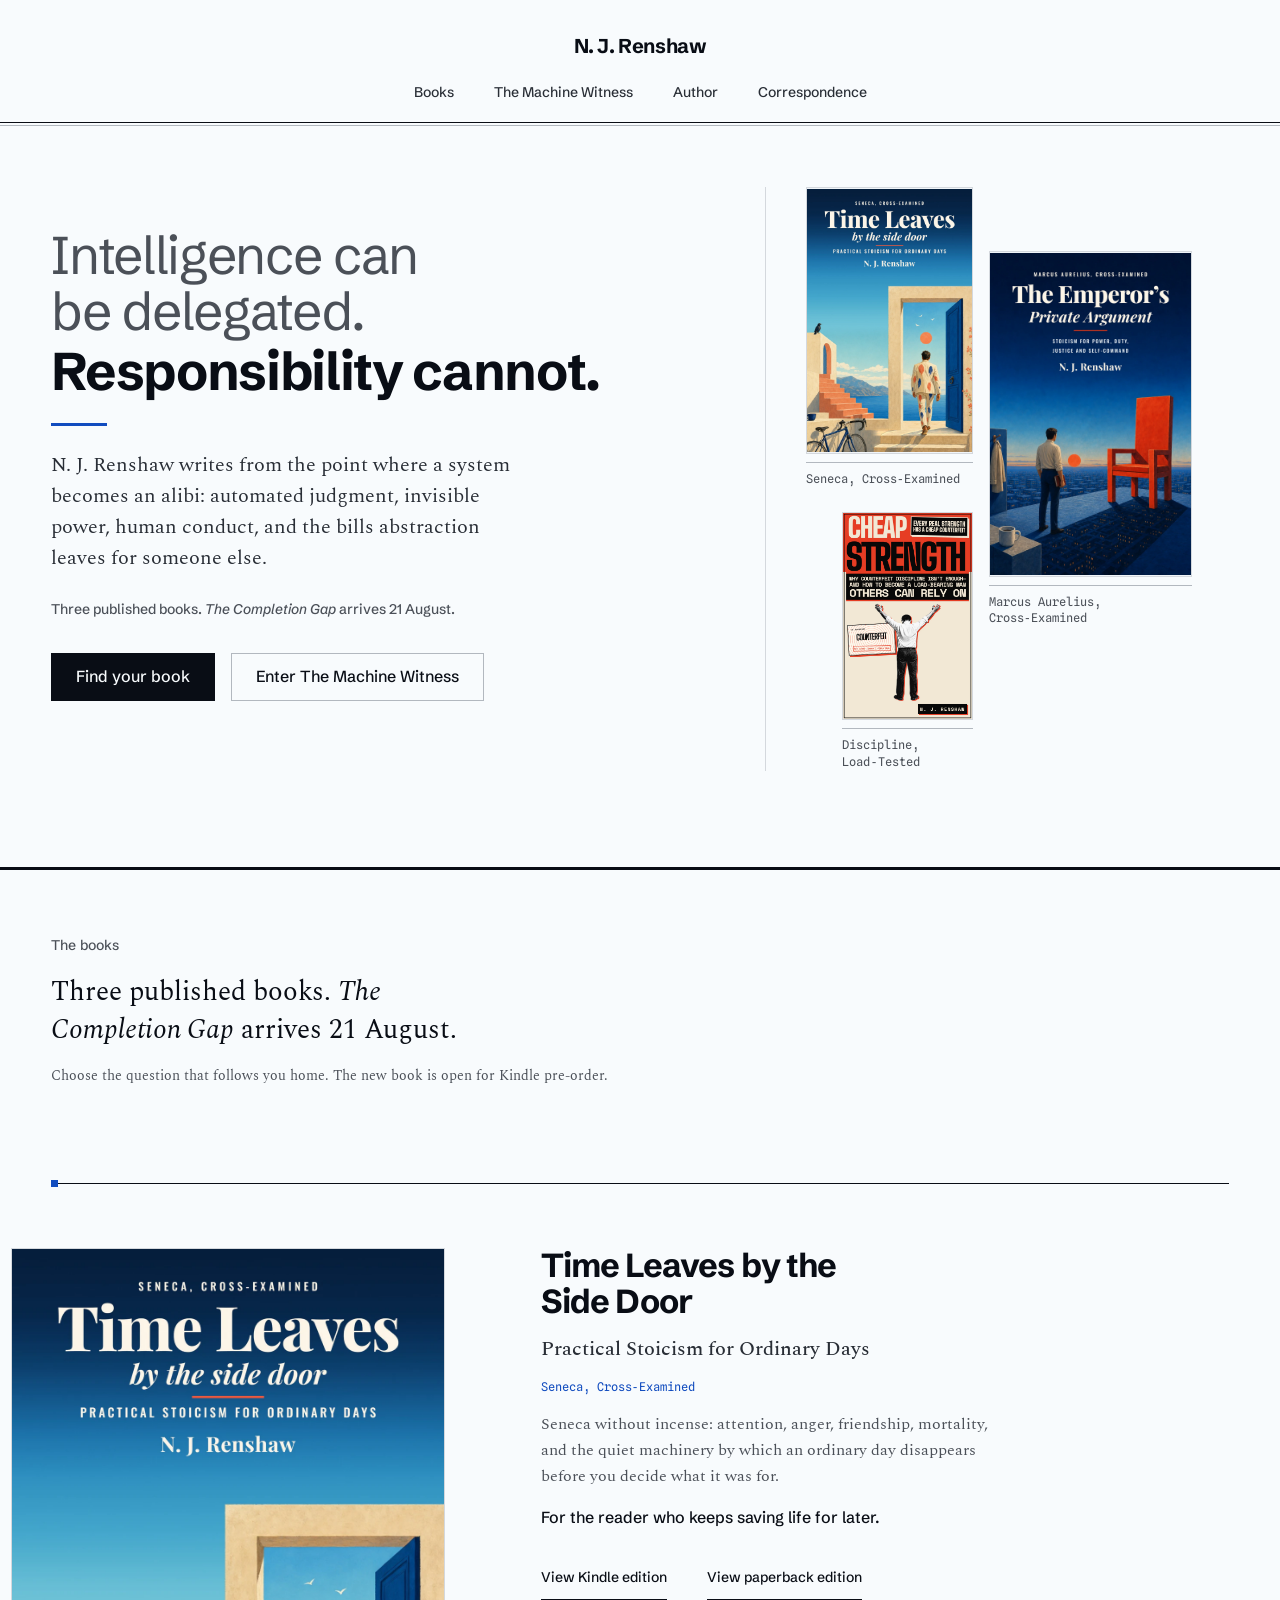
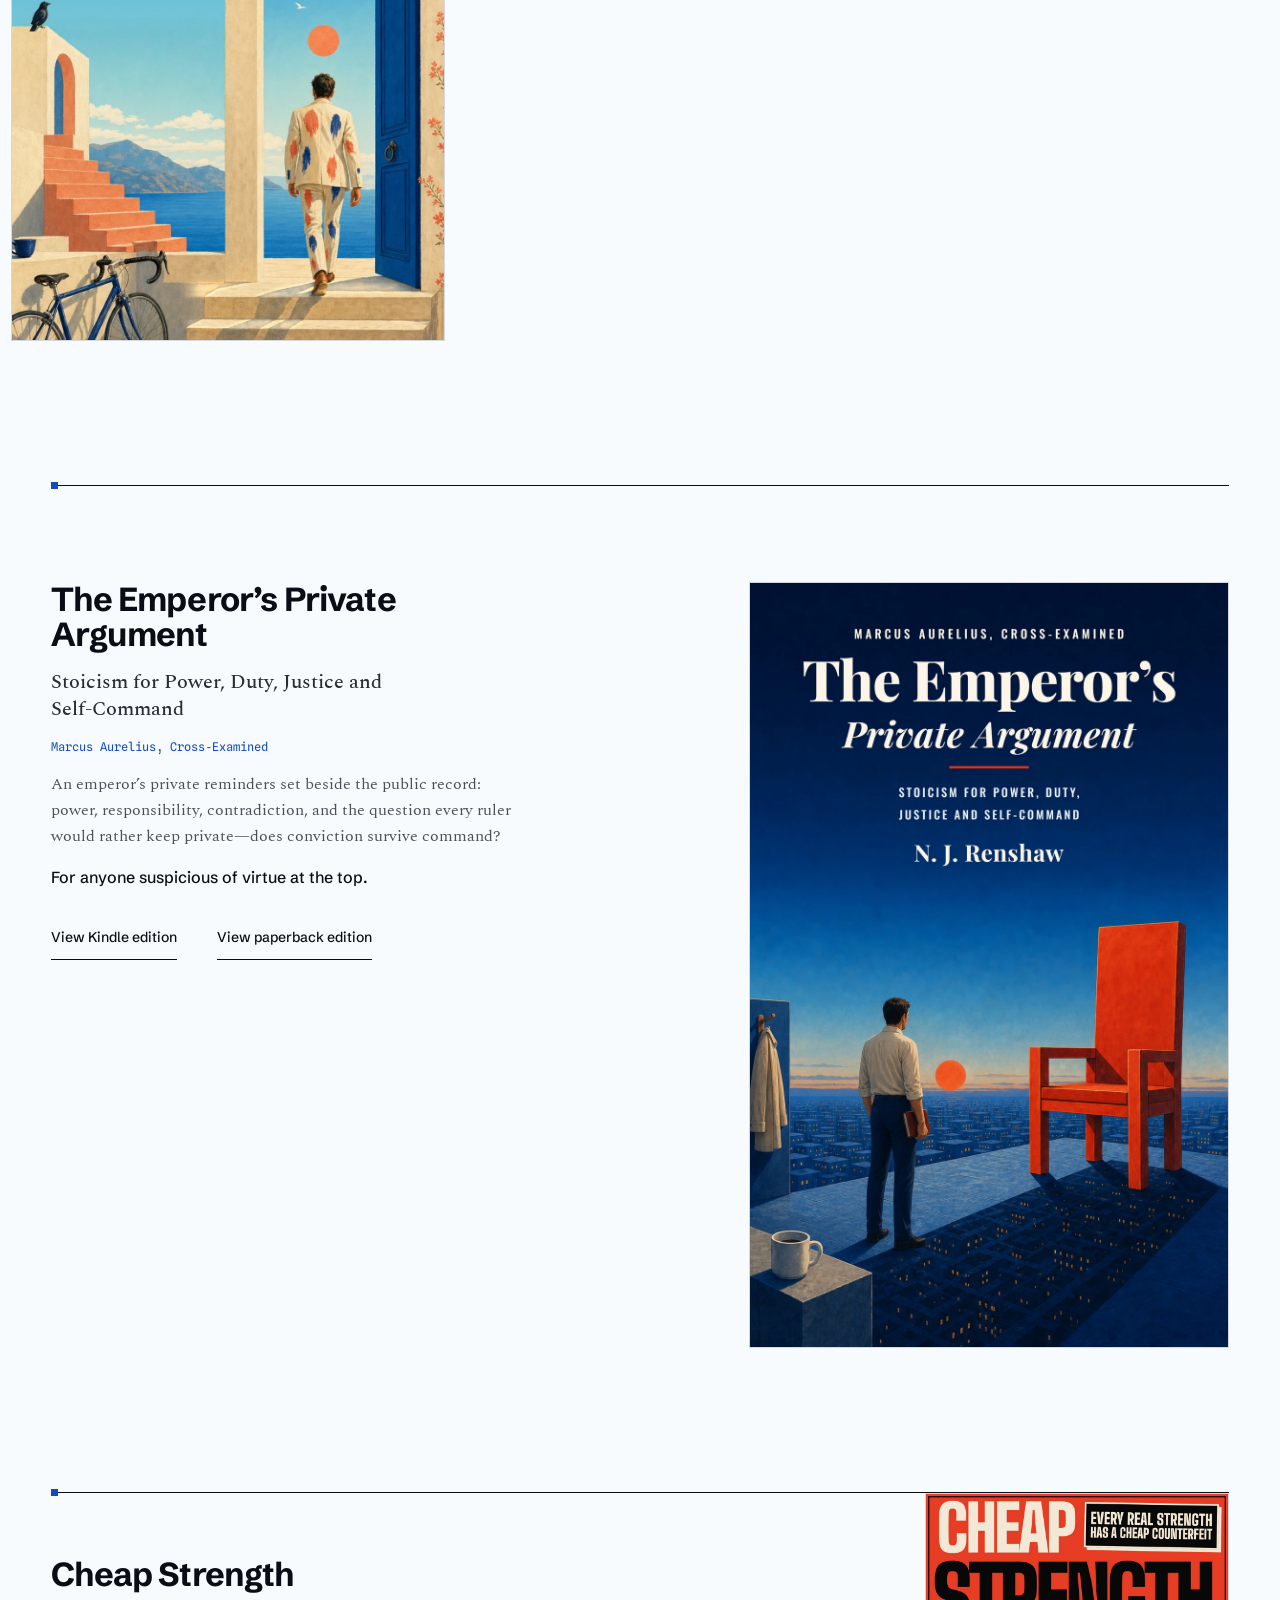
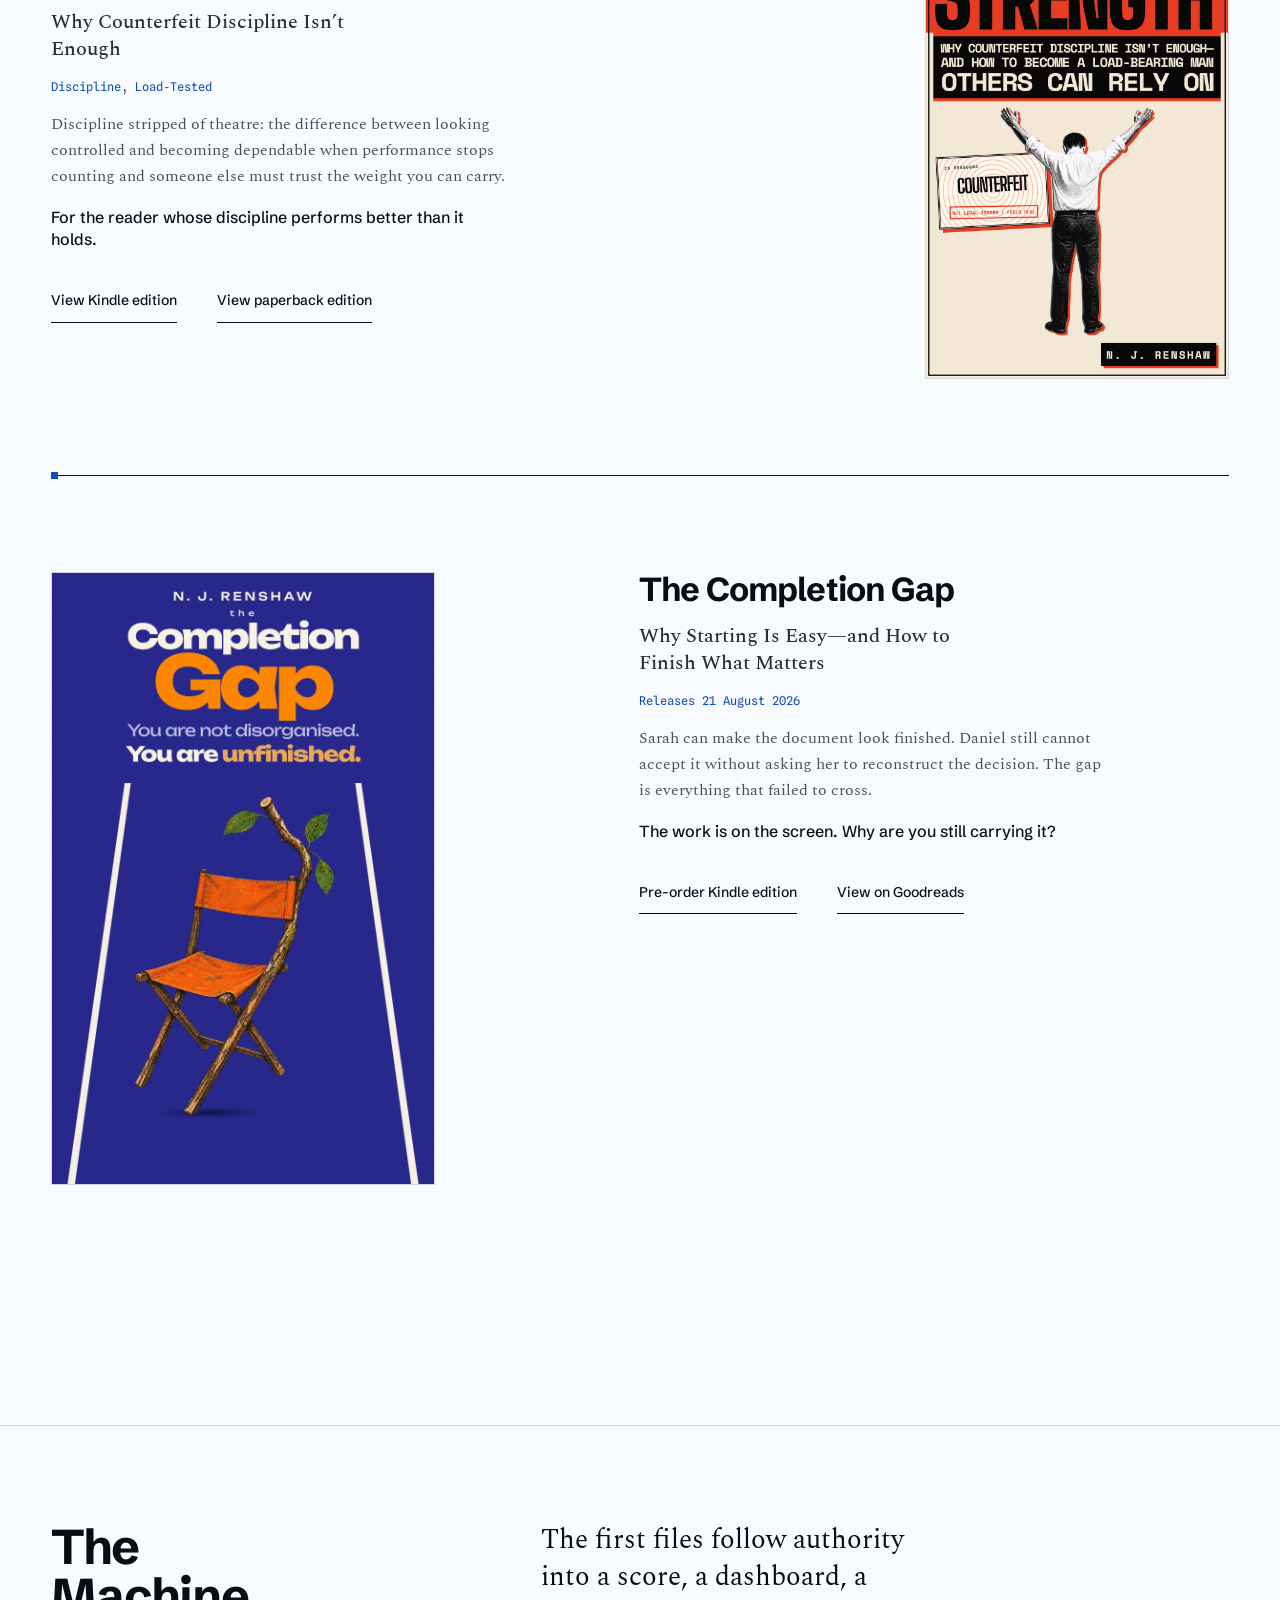
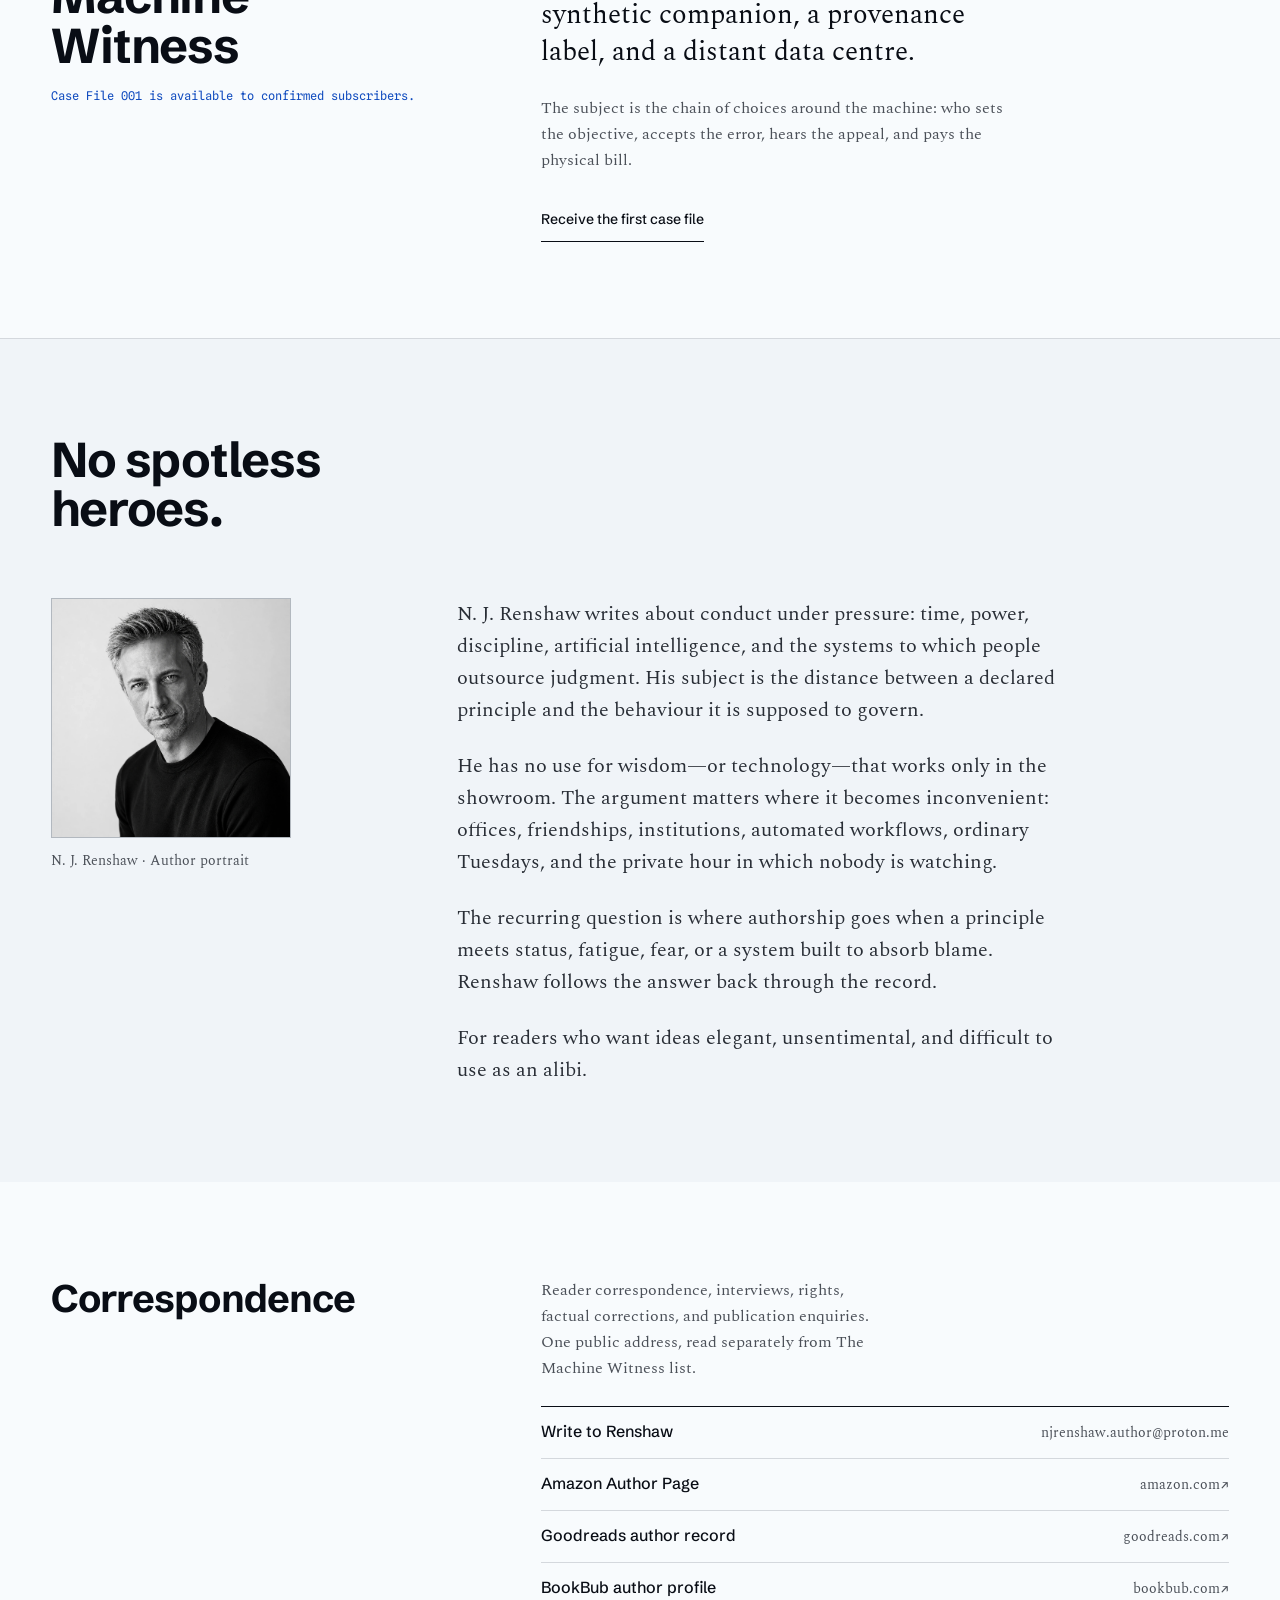
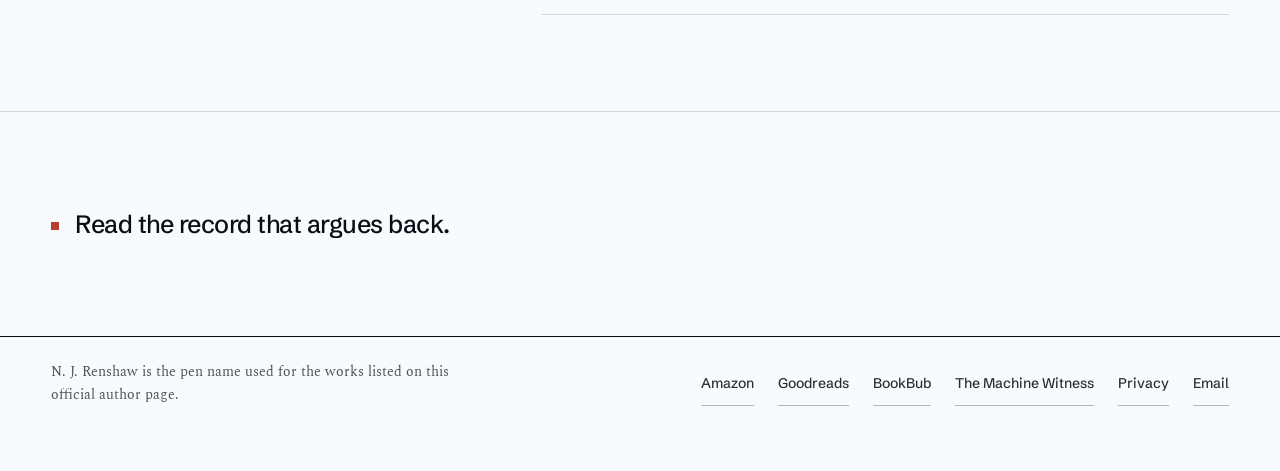
==== index.html @ d77e2957 "Add The Completion Gap launch record" ====
<!doctype html>
<html lang="en"><head>
  <meta charset="utf-8">
  <meta name="viewport" content="width=device-width, initial-scale=1, viewport-fit=cover">
  <meta name="description" content="Books and case files against moral disappearance. N. J. Renshaw writes about conduct, power, artificial intelligence, and the systems people use as alibis.">
  <meta name="author" content="N. J. Renshaw">
  <meta name="robots" content="index, follow, max-image-preview:large">

  <link rel="canonical" href="https://njrenshaw.com/">
  <link rel="icon" href="assets/renshaw-mark.svg" type="image/svg+xml">
  <link rel="preconnect" href="https://fonts.googleapis.com">
  <link rel="preconnect" href="https://fonts.gstatic.com" crossorigin="">
  <link href="https://fonts.googleapis.com/css2?family=Schibsted+Grotesk:wght@500;700&amp;family=Spectral:wght@400;500&amp;family=Spline+Sans+Mono:wght@400&amp;display=swap" rel="stylesheet">
  <link rel="stylesheet" href="site.css?v=completion-gap-1">
  <script>document.documentElement.classList.add("js");</script>
  <script src="site.js" defer=""></script>

  <meta property="og:type" content="website">
  <meta property="og:site_name" content="N. J. Renshaw">
  <meta property="og:title" content="N. J. Renshaw — Books and Case Files Against Easy Answers">
  <meta property="og:description" content="Conduct, power, and artificial intelligence—examined where the system becomes an alibi.">
  <meta property="og:url" content="https://njrenshaw.com/">
  <meta property="og:image" content="https://njrenshaw.com/assets/nj-renshaw-portrait-monochrome-v1.png">
  <meta property="og:image:width" content="1254">
  <meta property="og:image:height" content="1254">
  <meta property="og:image:alt" content="N. J. Renshaw author portrait">
  <meta name="twitter:card" content="summary">
  <meta name="twitter:title" content="N. J. Renshaw — Books and Case Files Against Easy Answers">
  <meta name="twitter:description" content="Conduct, power, and artificial intelligence—examined where the system becomes an alibi.">
  <meta name="twitter:image" content="https://njrenshaw.com/assets/nj-renshaw-portrait-monochrome-v1.png">

  <title>N. J. Renshaw — Books and Case Files Against Easy Answers</title>

  <script type="application/ld+json">
  {
    "@context": "https://schema.org",
    "@graph": [
      {
        "@type": "WebSite",
        "@id": "https://njrenshaw.com/#website",
        "url": "https://njrenshaw.com/",
        "name": "N. J. Renshaw",
        "description": "The official author page of N. J. Renshaw.",
        "inLanguage": "en"
      },
      {
        "@type": "Person",
        "@id": "https://njrenshaw.com/#author",
        "name": "N. J. Renshaw",
        "url": "https://njrenshaw.com/",
        "image": "https://njrenshaw.com/assets/nj-renshaw-portrait-monochrome-v1.png",
        "email": "mailto:njrenshaw.author@proton.me",
        "sameAs": [
          "https://www.amazon.com/author/njrenshaw",
          "https://www.goodreads.com/author/show/71809583.N_J_Renshaw"
        ]
      },
      {
        "@type": "CollectionPage",
        "@id": "https://njrenshaw.com/witness/#page",
        "url": "https://njrenshaw.com/witness/",
        "name": "The Machine Witness",
        "description": "Case files on artificial intelligence, power, and the decisions nobody wants to own.",
        "author": { "@id": "https://njrenshaw.com/#author" },
        "isPartOf": { "@id": "https://njrenshaw.com/#website" },
        "inLanguage": "en"
      },
      {
        "@type": "Book",
        "name": "Time Leaves by the Side Door",
        "author": { "@id": "https://njrenshaw.com/#author" },
        "sameAs": [
          "https://www.amazon.com/dp/B0HBV3XY4K",
          "https://www.amazon.com/dp/B0HBVWCS9L"
        ]
      },
      {
        "@type": "Book",
        "name": "The Emperor’s Private Argument",
        "author": { "@id": "https://njrenshaw.com/#author" },
        "sameAs": [
          "https://www.amazon.com/dp/B0HDKWNQ7K",
          "https://www.amazon.com/dp/B0HDL7622L"
        ]
      },
      {
        "@type": "Book",
        "name": "Cheap Strength",
        "author": { "@id": "https://njrenshaw.com/#author" },
        "sameAs": [
          "https://www.amazon.com/dp/B0HF1PBTB7",
          "https://www.amazon.com/dp/B0HF1SP7L8"
        ]
      },
      {
        "@type": "Book",
        "name": "The Completion Gap",
        "author": { "@id": "https://njrenshaw.com/#author" },
        "datePublished": "2026-08-21",
        "sameAs": [
          "https://www.amazon.com/dp/B0HFCMS2GS",
          "https://www.goodreads.com/book/show/256950457-the-completion-gap"
        ]
      }
    ]
  }
  </script>
</head>
<body id="top">
  <!--
  THESIS: An examination room for ideals — the published backlist and one scheduled
  release filed as evidence against a single claim: clean ideas make poor alibis under
  pressure. Refuses the author-template hero and equal book cards.
  OWN-WORLD: Cool near-white paper, blue-black ink, hairline ledger rules, square
  geometry, one cobalt signal, one minute oxidized-red counterpoint; Schibsted
  Grotesk display, Spectral text, Spline Sans Mono annotations.
  STORY: Meet the thesis, see the evidence, open the record that names your
  question, leave for the correct Amazon edition with confidence.
  FIRST VIEWPORT: Masthead; left — thesis, lede, actions "Find your book" and
  "Meet N. J. Renshaw"; right — three staggered cover exhibits with mono captions.
  FORM: Examination Ledger — split evidence docket over four art-directed records;
  not Marquee Hero, not N9 nav, not Ft5 footer.
  FINISH: unreviewed and undocumented is unfinished; this build ends with the
  finish review, the verdict, and DESIGN.md.
  -->
  <a class="skip-link" href="#main">Skip to content</a>

  <header class="masthead">
    <div class="frame masthead-inner">
      <a class="wordmark" href="#top">N.&nbsp;J.&nbsp;Renshaw</a>
      <nav class="masthead-nav" aria-label="Site">
        <a href="#books">Books</a>
        <a href="witness/">The Machine Witness</a>
        <a href="#author">Author</a>
        <a href="#correspondence">Correspondence</a>
      </nav>
    </div>
  </header>

  <main id="main">
    <section class="docket" aria-labelledby="thesis">
      <div class="frame docket-grid">
        <div class="docket-argument">
          <h1 id="thesis">
            <span class="thesis-claim">Intelligence can be delegated.</span>
            <span class="thesis-verdict">Responsibility cannot.</span>
          </h1>
          <p class="docket-lede">N. J. Renshaw writes from the point where a system becomes an alibi: automated judgment, invisible power, human conduct, and the bills abstraction leaves for someone else.</p>
          <p class="docket-note">Three published books. <i>The Completion Gap</i> arrives 21 August.</p>
          <div class="docket-actions">
            <a class="action-primary" href="#books">Find your book</a>
            <a class="action-secondary" href="witness/">Enter The Machine Witness</a>
          </div>
        </div>

        <div class="docket-evidence" role="group" aria-label="The three books, staged as evidence and examined in full below">
          <figure class="exhibit exhibit-1" style="--i: 0">
            <picture>
              <source srcset="assets/time-leaves-cover.webp 1000w" type="image/webp">
              <img src="assets/time-leaves-cover.jpg" alt="" width="1600" height="2560" decoding="async" sizes="(min-width: 60rem) 16vw, 28vw">
            </picture>
            <figcaption aria-hidden="true">Seneca, Cross‑Examined</figcaption>
          </figure>
          <figure class="exhibit exhibit-2" style="--i: 1">
            <picture>
              <source srcset="assets/emperor-cover.webp 1000w" type="image/webp">
              <img src="assets/emperor-cover.jpg" alt="" width="1600" height="2560" decoding="async" fetchpriority="high" sizes="(min-width: 60rem) 19vw, 30vw">
            </picture>
            <figcaption aria-hidden="true">Marcus Aurelius, Cross‑Examined</figcaption>
          </figure>
          <figure class="exhibit exhibit-3" style="--i: 2">
            <picture>
              <source srcset="assets/cheap-strength-cover.webp 1000w" type="image/webp">
              <img src="assets/cheap-strength-cover.jpg" alt="" width="1600" height="2560" decoding="async" sizes="(min-width: 60rem) 13vw, 24vw">
            </picture>
            <figcaption aria-hidden="true">Discipline, Load‑Tested</figcaption>
          </figure>
        </div>
      </div>
    </section>

    <section class="books" id="books" aria-labelledby="books-title">
      <div class="frame">
        <header class="books-head">
          <h2 id="books-title">The books</h2>
          <p class="books-statement">Three published books. <i>The Completion Gap</i> arrives 21 August.</p>
          <p class="books-support">Choose the question that follows you home. The new book is open for Kindle pre-order.</p>
        </header>

        <article class="record record-a is-resolved" aria-labelledby="book-time-leaves">
          <div class="record-rule" aria-hidden="true"><span class="record-mark"></span></div>
          <div class="record-grid">
            <a class="record-cover" href="https://www.amazon.com/dp/B0HBV3XY4K" target="_blank" rel="noopener noreferrer">
              <picture>
                <source srcset="assets/time-leaves-cover.webp 1000w" type="image/webp">
                <img src="assets/time-leaves-cover.jpg" alt="Cover of Time Leaves by the Side Door" width="1600" height="2560" loading="lazy" decoding="async" sizes="(min-width: 60rem) 26vw, (min-width: 40rem) 44vw, 82vw">
              </picture>
              <span class="sr-only">Time Leaves by the Side Door — view Kindle edition on Amazon (opens in a new tab)</span>
            </a>
            <div class="record-body">
              <h3 id="book-time-leaves">Time Leaves by the Side&nbsp;Door</h3>
              <p class="record-subtitle">Practical Stoicism for Ordinary Days</p>
              <p class="record-designation">Seneca, Cross‑Examined</p>
              <p class="record-description">Seneca without incense: attention, anger, friendship, mortality, and the quiet machinery by which an ordinary day disappears before you decide what it was for.</p>
              <p class="record-hook">For the reader who keeps saving life for later.</p>
              <nav class="edition-links" aria-label="Time Leaves by the Side Door editions">
                <a href="https://www.amazon.com/dp/B0HBV3XY4K" target="_blank" rel="noopener noreferrer">View Kindle edition<span class="sr-only"> of Time Leaves by the Side Door on Amazon (opens in a new tab)</span></a>
                <a href="https://www.amazon.com/dp/B0HBVWCS9L" target="_blank" rel="noopener noreferrer">View paperback edition<span class="sr-only"> of Time Leaves by the Side Door on Amazon (opens in a new tab)</span></a>
              </nav>
            </div>
          </div>
        </article>

        <article class="record record-b is-resolved" aria-labelledby="book-emperor">
          <div class="record-rule" aria-hidden="true"><span class="record-mark"></span></div>
          <div class="record-grid">
            <a class="record-cover" href="https://www.amazon.com/dp/B0HDKWNQ7K" target="_blank" rel="noopener noreferrer">
              <picture>
                <source srcset="assets/emperor-cover.webp 1000w" type="image/webp">
                <img src="assets/emperor-cover.jpg" alt="Cover of The Emperor’s Private Argument" width="1600" height="2560" loading="lazy" decoding="async" sizes="(min-width: 60rem) 32vw, (min-width: 40rem) 44vw, 82vw">
              </picture>
              <span class="sr-only">The Emperor’s Private Argument — view Kindle edition on Amazon (opens in a new tab)</span>
            </a>
            <div class="record-body">
              <h3 id="book-emperor">The Emperor’s Private Argument</h3>
              <p class="record-subtitle">Stoicism for Power, Duty, Justice and Self‑Command</p>
              <p class="record-designation">Marcus Aurelius, Cross‑Examined</p>
              <p class="record-description">An emperor’s private reminders set beside the public record: power, responsibility, contradiction, and the question every ruler would rather keep private—does conviction survive command?</p>
              <p class="record-hook">For anyone suspicious of virtue at the top.</p>
              <nav class="edition-links" aria-label="The Emperor’s Private Argument editions">
                <a href="https://www.amazon.com/dp/B0HDKWNQ7K" target="_blank" rel="noopener noreferrer">View Kindle edition<span class="sr-only"> of The Emperor’s Private Argument on Amazon (opens in a new tab)</span></a>
                <a href="https://www.amazon.com/dp/B0HDL7622L" target="_blank" rel="noopener noreferrer">View paperback edition<span class="sr-only"> of The Emperor’s Private Argument on Amazon (opens in a new tab)</span></a>
              </nav>
            </div>
          </div>
        </article>

        <article class="record record-c is-resolved" aria-labelledby="book-cheap-strength">
          <div class="record-rule" aria-hidden="true"><span class="record-mark"></span></div>
          <div class="record-grid">
            <a class="record-cover" href="https://www.amazon.com/dp/B0HF1PBTB7" target="_blank" rel="noopener noreferrer">
              <picture>
                <source srcset="assets/cheap-strength-cover.webp 1000w" type="image/webp">
                <img src="assets/cheap-strength-cover.jpg" alt="Cover of Cheap Strength" width="1600" height="2560" loading="lazy" decoding="async" sizes="(min-width: 60rem) 21vw, (min-width: 40rem) 44vw, 82vw">
              </picture>
              <span class="sr-only">Cheap Strength — view Kindle edition on Amazon (opens in a new tab)</span>
            </a>
            <div class="record-body">
              <h3 id="book-cheap-strength">Cheap Strength</h3>
              <p class="record-subtitle">Why Counterfeit Discipline Isn’t Enough</p>
              <p class="record-designation">Discipline, Load‑Tested</p>
              <p class="record-description">Discipline stripped of theatre: the difference between looking controlled and becoming dependable when performance stops counting and someone else must trust the weight you can carry.</p>
              <p class="record-hook">For the reader whose discipline performs better than it holds.</p>
              <nav class="edition-links" aria-label="Cheap Strength editions">
                <a href="https://www.amazon.com/dp/B0HF1PBTB7" target="_blank" rel="noopener noreferrer">View Kindle edition<span class="sr-only"> of Cheap Strength on Amazon (opens in a new tab)</span></a>
                <a href="https://www.amazon.com/dp/B0HF1SP7L8" target="_blank" rel="noopener noreferrer">View paperback edition<span class="sr-only"> of Cheap Strength on Amazon (opens in a new tab)</span></a>
              </nav>
            </div>
          </div>
        </article>

        <article class="record record-d is-resolved" aria-labelledby="book-completion-gap">
          <div class="record-rule" aria-hidden="true"><span class="record-mark"></span></div>
          <div class="record-grid">
            <a class="record-cover" href="https://www.amazon.com/dp/B0HFCMS2GS" target="_blank" rel="noopener noreferrer">
              <img src="assets/completion-gap-cover.jpg" alt="Cover of The Completion Gap" width="1600" height="2560" loading="lazy" decoding="async" sizes="(min-width: 60rem) 24rem, (min-width: 40rem) 44vw, 82vw">
              <span class="sr-only">The Completion Gap — pre-order the Kindle edition on Amazon (opens in a new tab)</span>
            </a>
            <div class="record-body">
              <h3 id="book-completion-gap">The Completion Gap</h3>
              <p class="record-subtitle">Why Starting Is Easy—and How to Finish What Matters</p>
              <p class="record-designation">Releases 21 August 2026</p>
              <p class="record-description">Sarah can make the document look finished. Daniel still cannot accept it without asking her to reconstruct the decision. The gap is everything that failed to cross.</p>
              <p class="record-hook">The work is on the screen. Why are you still carrying it?</p>
              <nav class="edition-links" aria-label="The Completion Gap destinations">
                <a href="https://www.amazon.com/dp/B0HFCMS2GS" target="_blank" rel="noopener noreferrer">Pre-order Kindle edition<span class="sr-only"> of The Completion Gap on Amazon (opens in a new tab)</span></a>
                <a href="https://www.goodreads.com/book/show/256950457-the-completion-gap" target="_blank" rel="noopener noreferrer">View on Goodreads<span class="sr-only"> (opens in a new tab)</span></a>
              </nav>
            </div>
          </div>
        </article>
      </div>
    </section>

    <section class="witness" id="witness" aria-labelledby="witness-title">
      <div class="frame witness-layout">
        <div class="witness-heading">
          <h2 id="witness-title">The Machine Witness</h2>
          <p class="witness-status">Case File 001 is available to confirmed subscribers.</p>
        </div>
        <div class="witness-copy">
          <p class="witness-statement">The first files follow authority into a score, a dashboard, a synthetic companion, a provenance label, and a distant data centre.</p>
          <p class="witness-description">The subject is the chain of choices around the machine: who sets the objective, accepts the error, hears the appeal, and pays the physical bill.</p>
          <a class="witness-link" href="witness/">Receive the first case file</a>
        </div>
      </div>
    </section>

    <section class="author" id="author" aria-labelledby="author-title">
      <div class="frame author-layout">
        <h2 id="author-title">No spotless heroes.</h2>
        <figure class="author-portrait">
          <picture>
            <source srcset="assets/nj-renshaw-portrait-monochrome-v1.webp 1254w" type="image/webp">
            <img src="assets/nj-renshaw-portrait-monochrome-v1.png" alt="Author portrait of N. J. Renshaw in black and white" width="1254" height="1254" loading="lazy" decoding="async" sizes="(min-width: 60rem) 30vw, (min-width: 40rem) 56vw, 82vw">
          </picture>
          <figcaption>N.&nbsp;J.&nbsp;Renshaw · Author portrait</figcaption>
        </figure>
        <div class="author-copy">
          <p>N. J. Renshaw writes about conduct under pressure: time, power, discipline, artificial intelligence, and the systems to which people outsource judgment. His subject is the distance between a declared principle and the behaviour it is supposed to govern.</p>
          <p>He has no use for wisdom—or technology—that works only in the showroom. The argument matters where it becomes inconvenient: offices, friendships, institutions, automated workflows, ordinary Tuesdays, and the private hour in which nobody is watching.</p>
          <p>The recurring question is where authorship goes when a principle meets status, fatigue, fear, or a system built to absorb blame. Renshaw follows the answer back through the record.</p>
          <p>For readers who want ideas elegant, unsentimental, and difficult to use as an alibi.</p>
        </div>
      </div>
    </section>

    <section class="correspondence" id="correspondence" aria-labelledby="correspondence-title">
      <div class="frame correspondence-layout">
        <h2 id="correspondence-title">Correspondence</h2>
        <div class="routes">
          <p class="routes-intro">Reader correspondence, interviews, rights, factual corrections, and publication enquiries. One public address, read separately from The Machine Witness list.</p>
          <ul class="routes-list">
            <li>
              <a class="route" href="mailto:njrenshaw.author@proton.me">
                <span class="route-label">Write to Renshaw</span>
                <span class="route-detail">njrenshaw.author@proton.me</span>
              </a>
            </li>
            <li>
              <a class="route" href="https://www.amazon.com/author/njrenshaw" target="_blank" rel="noopener noreferrer">
                <span class="route-label">Amazon Author Page<span class="sr-only"> (opens in a new tab)</span></span>
                <span class="route-detail" aria-hidden="true">amazon.com ↗</span>
              </a>
            </li>
            <li>
              <a class="route" href="https://www.goodreads.com/author/show/71809583.N_J_Renshaw" target="_blank" rel="noopener noreferrer">
                <span class="route-label">Goodreads author record<span class="sr-only"> (opens in a new tab)</span></span>
                <span class="route-detail" aria-hidden="true">goodreads.com ↗</span>
              </a>
            </li>
            <li>
              <a class="route" href="https://www.bookbub.com/authors/n-j-renshaw" target="_blank" rel="noopener noreferrer">
                <span class="route-label">BookBub author profile<span class="sr-only"> (opens in a new tab)</span></span>
                <span class="route-detail" aria-hidden="true">bookbub.com ↗</span>
              </a>
            </li>
          </ul>
        </div>
      </div>
    </section>

    <section class="close" aria-label="Closing statement">
      <div class="frame">
        <p class="close-statement"><span class="close-mark" aria-hidden="true"></span>Read the record that argues back.</p>
      </div>
    </section>
  </main>

  <footer class="site-footer">
    <div class="frame footer-line">
      <p>N. J. Renshaw is the pen name used for the works listed on this official author page.</p>
      <nav class="footer-links" aria-label="Author links">
        <a href="https://www.amazon.com/author/njrenshaw" target="_blank" rel="noopener noreferrer">Amazon<span class="sr-only"> Author Page (opens in a new tab)</span></a>
        <a href="https://www.goodreads.com/author/show/71809583.N_J_Renshaw" target="_blank" rel="noopener noreferrer">Goodreads<span class="sr-only"> author record (opens in a new tab)</span></a>
        <a href="https://www.bookbub.com/authors/n-j-renshaw" target="_blank" rel="noopener noreferrer">BookBub<span class="sr-only"> author profile (opens in a new tab)</span></a>
        <a href="witness/">The Machine Witness</a>
        <a href="privacy/">Privacy</a>
        <a href="mailto:njrenshaw.author@proton.me">Email</a>
      </nav>
    </div>
  </footer>


</body></html>
---- site.css ----
/* Hallmark · pre-emit critique: P5 H5 E5 S5 R5 V4 */
/* Hallmark · macrostructure: Examination Ledger (bespoke) · genre: editorial-luxury · theme: custom
 * nav: N6-family institutional masthead (knobs: no issue line · wordmark xl · ink rule + echo rule)
 * footer: Ft2 inline single line (knobs: disclosure/links order · spaced density)
 * enrichment: none — canonical covers and portrait are the imagery · motion: one idea, "evidence resolves into place"
 * contrast: pass (40–41) · slop: pass (42–45) · honest: pass (46) · chrome: pass (47) · tokens: pass (48)
 * responsive: pass (49) · icons: pass (30) · mobile: pass (34, 49, 50–57) · verified at 320/375/414/640/768/1280/1440/1920
 */
@import url("./tokens.css?v=machine-witness-1");

*, ::before, ::after { box-sizing: border-box; }

html, body { overflow-x: clip; }

html { background: var(--color-paper); scroll-behavior: smooth; }

body { margin: 0px; color: var(--color-ink); background: var(--color-paper); font-family: var(--font-body); font-size: var(--text-base); font-weight: 400; line-height: 1.62; font-synthesis: none; text-rendering: optimizelegibility; -webkit-font-smoothing: antialiased; }

img, picture { display: block; max-width: 100%; }

h1, h2, h3, p, figure, ul { margin: 0px; }

ul { padding: 0px; list-style: none; }

h1, h2, h3 { min-width: 0px; overflow-wrap: anywhere; font-family: var(--font-display); font-style: normal; font-weight: 700; letter-spacing: -0.025em; }

a { color: inherit; }

a:focus-visible, .skip-link:focus { outline: 3px solid var(--color-focus); outline-offset: 3px; }

.sr-only { position: absolute; width: 1px; height: 1px; margin: -1px; padding: 0px; overflow: clip; clip-path: inset(50%); white-space: nowrap; border: 0px; }

.frame { width: min(calc(100% - (2 * var(--page-gutter))), var(--page-max)); margin-inline: auto; }

.skip-link { position: fixed; inset-block-start: var(--space-md); inset-inline-start: var(--space-md); z-index: var(--z-sticky); padding: var(--space-sm) var(--space-md); color: var(--color-paper); background: var(--color-ink); font-family: var(--font-display); font-size: var(--text-sm); font-weight: 500; text-decoration: none; white-space: nowrap; transform: translateY(-250%); }

.skip-link:focus { transform: translateY(0px); }

.masthead { position: relative; border-block-end: var(--rule-hair) solid var(--color-ink); }

.masthead::after { content: ""; position: absolute; inset-inline: 0px; inset-block-end: -4px; height: var(--rule-hair); background: var(--color-rule); }

.masthead-inner { display: grid; justify-items: center; gap: var(--space-3xs); padding-block: var(--space-lg) var(--space-sm); }

.wordmark { display: inline-flex; align-items: center; min-height: 2.75rem; font-family: var(--font-display); font-size: var(--text-md); font-weight: 700; letter-spacing: -0.02em; text-decoration: none; white-space: nowrap; }

.masthead-nav { display: flex; flex-wrap: wrap; justify-content: center; column-gap: var(--space-lg); row-gap: 0px; }

@media (min-width: 40rem) {
  .masthead-nav { column-gap: var(--space-xl); }
}

.masthead-nav a { position: relative; display: inline-flex; align-items: center; min-height: 2.75rem; font-family: var(--font-display); font-size: var(--text-sm); font-weight: 500; color: var(--color-ink-2); text-decoration: none; white-space: nowrap; transition: color var(--dur-micro) var(--ease-out); }

.masthead-nav a::after { content: ""; position: absolute; inset-inline: 0px; inset-block-end: 0.5rem; height: var(--rule-hair); background: var(--color-accent); transform: scaleX(0); transform-origin: left center; transition: transform var(--dur-short) var(--ease-out); }

.masthead-nav a:hover, .masthead-nav a:active { color: var(--color-ink); }

.masthead-nav a:hover::after, .masthead-nav a:focus-visible::after { transform: scaleX(1); }

.docket { padding-block: var(--space-xl) var(--space-2xl); }

.docket-grid { display: grid; grid-template-columns: minmax(0px, 1fr); gap: var(--space-2xl); align-items: start; }

.docket-argument { display: grid; justify-items: start; gap: var(--space-lg); }

.docket h1 { display: grid; gap: var(--space-2xs); font-size: var(--text-display); line-height: 1.06; text-wrap: balance; }

.thesis-claim { color: var(--color-muted); font-weight: 400; }

.thesis-verdict { color: var(--color-ink); }

.thesis-verdict::after { content: ""; display: block; width: 3.5rem; height: var(--rule-strong); margin-block-start: var(--space-lg); background: var(--color-accent); }

.docket-lede, .books-statement, .close-statement { min-width: 0px; overflow-wrap: anywhere; }

.docket-lede { max-width: 46ch; color: var(--color-ink-2); font-size: var(--text-md); line-height: 1.55; }

.docket-note { color: var(--color-muted); font-family: var(--font-display); font-size: var(--text-sm); font-weight: 500; }

.docket-actions { display: flex; flex-wrap: wrap; align-items: center; gap: var(--space-md); padding-block-start: var(--space-xs); }

.action-primary, .action-secondary { display: inline-flex; align-items: center; min-height: 3rem; padding-inline: var(--space-lg); border-radius: var(--radius-control); font-family: var(--font-display); font-size: var(--text-base); font-weight: 500; text-decoration: none; white-space: nowrap; transition: background-color var(--dur-micro) var(--ease-out),
    border-color var(--dur-micro) var(--ease-out),
    color var(--dur-micro) var(--ease-out); }

.action-primary { color: var(--color-paper); background: var(--color-ink); border: var(--rule-hair) solid var(--color-ink); }

.action-primary:hover { background: var(--color-accent); border-color: var(--color-accent); }

.action-primary:active { background: var(--color-ink); border-color: var(--color-ink); }

.action-secondary { color: var(--color-ink); background: transparent; border: var(--rule-hair) solid var(--color-rule); }

.action-secondary:hover { color: var(--color-accent); border-color: var(--color-accent); }

.action-secondary:active { color: var(--color-ink); }

.action-primary:focus-visible, .action-secondary:focus-visible { outline: 3px solid var(--color-focus); outline-offset: 3px; }

.docket-evidence { display: grid; grid-template-columns: repeat(12, minmax(0px, 1fr)); grid-template-rows: auto auto; column-gap: var(--space-md); align-items: start; }

.exhibit { min-width: 0px; margin: 0px; }

.exhibit img { width: 100%; height: auto; aspect-ratio: 5 / 8; object-fit: contain; border: var(--rule-hair) solid var(--color-rule-2); background: var(--color-paper-2); }

.exhibit figcaption { padding-block-start: var(--space-xs); border-block-start: var(--rule-hair) solid var(--color-rule); margin-block-start: var(--space-xs); color: var(--color-muted); font-family: var(--font-annotation); font-size: var(--text-xs); line-height: 1.4; }

.exhibit-1 { grid-area: 1 / 1 / auto / 6; }

.exhibit-2 { grid-area: 1 / 6 / 3 / 12; margin-block-start: var(--space-2xl); }

.exhibit-3 { grid-area: 2 / 2 / auto / 6; margin-block-start: var(--space-lg); }

.books { border-block-start: var(--rule-strong) solid var(--color-ink); padding-block-end: var(--space-3xl); }

.books-head { display: grid; justify-items: start; gap: var(--space-md); padding-block: var(--space-2xl) var(--space-3xl); }

.books-head h2 { font-size: var(--text-sm); font-weight: 500; letter-spacing: 0.01em; color: var(--color-muted); }

.books-statement { max-width: 34ch; font-size: var(--text-statement); line-height: 1.4; color: var(--color-ink); text-wrap: balance; }

.books-support { color: var(--color-muted); font-size: var(--text-sm); }

.record { position: relative; }

.record-rule { position: relative; height: var(--rule-hair); background: var(--color-rule-2); }

.record-rule::before { content: ""; position: absolute; inset: 0px; background: var(--color-ink); transform-origin: left center; }

.record-mark { position: absolute; inset-block-start: -3px; inset-inline-start: 0px; width: 7px; height: 7px; background: var(--color-accent); }

.armed .record-rule::before { transform: scaleX(0); }

.armed .record-mark { opacity: 0; }

.armed .record.is-resolved .record-rule::before { transform: scaleX(1); transition: transform var(--dur-long) var(--ease-out); }

.armed .record.is-resolved .record-mark { opacity: 1; transition: opacity var(--dur-short) var(--ease-out) 260ms; }

.record-grid { display: grid; grid-template-columns: minmax(0px, 1fr); gap: var(--space-xl); }

.record-body { display: grid; justify-items: start; align-content: start; gap: var(--space-md); min-width: 0px; }

.record h3 { font-size: clamp(var(--text-xl), 2.6vw, var(--text-2xl)); line-height: 1.08; max-width: 18ch; }

.record-subtitle { color: var(--color-ink-2); font-size: var(--text-md); font-weight: 500; line-height: 1.35; max-width: 36ch; }

.record-designation { color: var(--color-accent); font-family: var(--font-annotation); font-size: var(--text-xs); line-height: 1.4; }

.record-description { max-width: 58ch; color: var(--color-muted); font-size: var(--text-base); }

.record-hook { max-width: 44ch; color: var(--color-ink); font-family: var(--font-display); font-size: var(--text-base); font-weight: 500; line-height: 1.4; }

.edition-links { display: flex; flex-wrap: wrap; column-gap: var(--space-xl); row-gap: var(--space-2xs); padding-block-start: var(--space-sm); }

.edition-links a { display: inline-flex; align-items: center; min-height: 2.75rem; border-block-end: var(--rule-hair) solid var(--color-ink); color: var(--color-ink); font-family: var(--font-display); font-size: var(--text-sm); font-weight: 500; text-decoration: none; white-space: nowrap; transition: color var(--dur-micro) var(--ease-out), border-color var(--dur-micro) var(--ease-out); }

.edition-links a:hover, .edition-links a:active { color: var(--color-accent); border-color: var(--color-accent); }

.record-cover { display: block; min-width: 0px; border: var(--rule-hair) solid var(--color-rule-2); background: var(--color-paper-2); line-height: 0; transition: border-color var(--dur-short) var(--ease-out), transform var(--dur-short) var(--ease-out); }

.record-cover img { width: 100%; height: auto; aspect-ratio: 5 / 8; object-fit: contain; }

.record-cover:focus-visible { outline: 3px solid var(--color-focus); outline-offset: 4px; }

@media (hover: hover) and (pointer: fine) {
  .record-cover:hover { transform: translateY(-4px); }
  .record-cover:active { transform: translateY(0px); }
}

.record-a .record-grid { padding-block: var(--space-2xl) var(--space-3xl); }

.record-b .record-grid { padding-block: var(--space-2xl) var(--space-3xl); }

.record-c .record-grid { padding-block: var(--space-2xl) var(--space-2xl); }

.record-d .record-grid { padding-block: var(--space-2xl) var(--space-3xl); }

.witness { border-block-start: var(--rule-hair) solid var(--color-rule-2); padding-block: var(--space-3xl); }

.witness-layout { display: grid; grid-template-columns: minmax(0px, 1fr); gap: var(--space-2xl); align-items: start; }

.witness-heading { display: grid; justify-items: start; gap: var(--space-md); }

.witness h2 { max-width: 9ch; font-size: clamp(var(--text-2xl), 4vw, var(--text-3xl)); line-height: 1.02; }

.witness-status, .publication-status { color: var(--color-accent); font-family: var(--font-annotation); font-size: var(--text-xs); line-height: 1.5; }

.witness-copy { display: grid; justify-items: start; gap: var(--space-lg); }

.witness-statement { max-width: 31ch; color: var(--color-ink); font-size: var(--text-statement); line-height: 1.38; text-wrap: balance; }

.witness-description { max-width: 58ch; color: var(--color-muted); }

.witness-link, .text-link { display: inline-flex; align-items: center; min-height: 2.75rem; border-block-end: var(--rule-hair) solid var(--color-ink); color: var(--color-ink); font-family: var(--font-display); font-size: var(--text-sm); font-weight: 500; text-decoration: none; transition: color var(--dur-micro) var(--ease-out), border-color var(--dur-micro) var(--ease-out); }

.witness-link:hover, .witness-link:active, .text-link:hover, .text-link:active { color: var(--color-accent); border-color: var(--color-accent); }

.author { border-block-start: var(--rule-hair) solid var(--color-rule-2); background: var(--color-paper-2); padding-block: var(--space-3xl) var(--space-3xl); }

.author-layout { display: grid; grid-template-columns: minmax(0px, 1fr); gap: var(--space-2xl); }

.author h2 { font-size: clamp(var(--text-2xl), 4vw, var(--text-3xl)); line-height: 1.02; max-width: 12ch; }

.author-portrait { width: min(60%, 15rem); }

.author-portrait img { width: 100%; height: auto; aspect-ratio: 1 / 1; object-fit: cover; border: var(--rule-hair) solid var(--color-rule); }

.author-portrait figcaption { padding-block-start: var(--space-sm); color: var(--color-muted); font-size: var(--text-sm); }

.author-copy { display: grid; gap: var(--space-lg); max-width: 62ch; color: var(--color-ink-2); font-size: var(--text-md); line-height: 1.6; }

.correspondence { padding-block: var(--space-3xl) var(--space-3xl); }

.correspondence-layout { display: grid; grid-template-columns: minmax(0px, 1fr); gap: var(--space-xl); align-items: start; }

.correspondence h2 { font-size: clamp(var(--text-xl), 3vw, var(--text-2xl)); line-height: 1.05; }

.routes { display: grid; gap: var(--space-lg); }

.routes-intro { max-width: 44ch; color: var(--color-muted); }

.routes-list { display: grid; border-block-start: var(--rule-hair) solid var(--color-ink); }

.route { display: flex; flex-wrap: wrap; align-items: baseline; justify-content: space-between; column-gap: var(--space-lg); row-gap: 0px; min-height: 3.25rem; padding-block: var(--space-sm); border-block-end: var(--rule-hair) solid var(--color-rule-2); text-decoration: none; transition: color var(--dur-micro) var(--ease-out); }

.route-label { font-family: var(--font-display); font-size: var(--text-base); font-weight: 500; color: var(--color-ink); white-space: nowrap; transition: color var(--dur-micro) var(--ease-out); }

.route-detail { color: var(--color-muted); font-size: var(--text-sm); overflow-wrap: anywhere; min-width: 0px; }

.route:hover .route-label, .route:active .route-label { color: var(--color-accent); }

.route:hover .route-detail { color: var(--color-ink-2); }

.close { border-block-start: var(--rule-hair) solid var(--color-rule-2); padding-block: var(--space-2xl); }

.close-statement { display: flex; align-items: flex-start; gap: var(--space-md); font-family: var(--font-display); font-size: var(--text-lg); font-weight: 500; letter-spacing: -0.02em; line-height: 1.3; }

.close-mark { flex: 0 0 auto; width: 8px; height: 8px; margin-block-start: 0.55em; background: var(--color-counterpoint); }

.site-footer { border-block-start: var(--rule-hair) solid var(--color-ink); padding-block: var(--space-lg) var(--space-2xl); color: var(--color-muted); font-size: var(--text-sm); }

.footer-line { display: flex; flex-wrap: wrap; align-items: center; justify-content: space-between; column-gap: var(--space-xl); row-gap: var(--space-sm); }

.footer-line > p { max-width: 58ch; margin: 0px; }

.footer-links { display: flex; flex-wrap: wrap; column-gap: var(--space-lg); }

.footer-links a { display: inline-flex; align-items: center; min-height: 2.75rem; border-block-end: var(--rule-hair) solid var(--color-rule); color: var(--color-ink-2); font-family: var(--font-display); font-weight: 500; text-decoration: none; white-space: nowrap; transition: color var(--dur-micro) var(--ease-out), border-color var(--dur-micro) var(--ease-out); }

.footer-links a:hover, .footer-links a:active { color: var(--color-accent); border-color: var(--color-accent); }

.publication-page { min-height: 70vh; }

.publication-hero { padding-block: var(--space-2xl) var(--space-3xl); }

.publication-hero-grid { display: grid; grid-template-columns: minmax(0px, 1fr); gap: var(--space-2xl); align-items: start; }

.publication-hero h1 { display: grid; gap: var(--space-2xs); max-width: 15ch; font-size: var(--text-display); line-height: 1.04; text-wrap: balance; }

.publication-lede { max-width: 47ch; color: var(--color-ink-2); font-size: var(--text-md); line-height: 1.55; }

.publication-index { display: grid; align-content: start; border-block-start: var(--rule-hair) solid var(--color-ink); }

.publication-index p { display: flex; justify-content: space-between; gap: var(--space-lg); padding-block: var(--space-sm); border-block-end: var(--rule-hair) solid var(--color-rule-2); color: var(--color-muted); font-size: var(--text-sm); }

.publication-index strong { color: var(--color-ink); font-family: var(--font-display); font-weight: 500; }

.case-file-preview { border-block-start: var(--rule-strong) solid var(--color-ink); padding-block: var(--space-3xl); }

.case-file-layout, .subscription-layout, .legal-layout { display: grid; grid-template-columns: minmax(0px, 1fr); gap: var(--space-2xl); align-items: start; }

.case-file-preview h2, .subscription h2, .legal-page h1 { font-size: clamp(var(--text-2xl), 4vw, var(--text-3xl)); line-height: 1.04; }

.case-file-copy, .subscription-copy, .legal-copy { display: grid; justify-items: start; gap: var(--space-lg); max-width: 64ch; color: var(--color-ink-2); }

.case-file-title { max-width: 26ch; color: var(--color-ink); font-size: var(--text-statement); line-height: 1.36; }

.case-file-verdict { max-width: 42ch; color: var(--color-ink); font-family: var(--font-display); font-weight: 500; line-height: 1.45; }

.subscription { border-block-start: var(--rule-hair) solid var(--color-rule-2); background: var(--color-paper-2); padding-block: var(--space-3xl); }

.subscription-copy > p { max-width: 56ch; }

.subscription-form { width: 100%; min-width: 0px; }

.subscription-form > p, .consent-note, .form-fallback { max-width: 60ch; color: var(--color-muted); font-size: var(--text-sm); }

.emailoctopus-form { min-height: 8rem; margin-block: var(--space-md); }

.consent-note a, .form-fallback a, .legal-copy a { color: var(--color-ink); text-underline-offset: 0.2em; }

.consent-note a:hover, .form-fallback a:hover, .legal-copy a:hover { color: var(--color-accent); }

.legal-page { padding-block: var(--space-2xl) var(--space-4xl); }

.legal-copy section { display: grid; gap: var(--space-sm); padding-block-start: var(--space-lg); border-block-start: var(--rule-hair) solid var(--color-rule-2); }

.legal-copy h2 { font-size: var(--text-lg); line-height: 1.2; }

.legal-meta { color: var(--color-muted); font-family: var(--font-annotation); font-size: var(--text-xs); }

.js .exhibit { opacity: 0; transform: translateY(8px); animation: settle var(--dur-long) var(--ease-out) forwards; animation-delay: calc(var(--i, 0) * 70ms); }

@keyframes settle {
  100% { opacity: 1; transform: none; }
}

@media (min-width: 40rem) {
  .record-grid { grid-template-columns: minmax(0px, 5fr) minmax(0px, 6fr); align-items: start; }
  .record-b .record-grid, .record-c .record-grid { grid-template-columns: minmax(0px, 6fr) minmax(0px, 5fr); }
  .record-b .record-body, .record-c .record-body { grid-area: 1 / 1; }
  .record-b .record-cover, .record-c .record-cover { grid-area: 1 / 2; }
  .footer-line { flex-wrap: nowrap; }
}

@media (min-width: 60rem) {
  .masthead-inner { padding-block: var(--space-lg) var(--space-xs); }
  .docket { padding-block: var(--space-2xl) var(--space-3xl); }
  .docket-grid { grid-template-columns: minmax(0px, 7fr) minmax(0px, 5fr); gap: var(--space-2xl); }
  .docket-argument { padding-block-start: var(--space-xl); }
  .docket-evidence { border-inline-start: var(--rule-hair) solid var(--color-rule-2); padding-inline-start: var(--space-xl); }
  .record-a .record-grid { grid-template-columns: minmax(0px, 4fr) minmax(0px, 7fr); column-gap: var(--space-3xl); padding-block: var(--space-2xl) var(--space-4xl); }
  .record-a .record-cover { margin-inline-start: calc(-1 * min(var(--page-gutter), var(--space-xl))); }
  .record-b .record-grid { grid-template-columns: minmax(0px, 6fr) minmax(0px, 5fr); column-gap: var(--space-3xl); padding-block: var(--space-3xl) var(--space-4xl); }
  .record-b .record-cover { justify-self: end; width: 100%; max-width: 30rem; }
  .record-c .record-grid { grid-template-columns: minmax(0px, 7fr) minmax(0px, 4fr); column-gap: var(--space-3xl); padding-block: var(--space-2xl) var(--space-3xl); }
  .record-c .record-cover { justify-self: end; width: 100%; max-width: 19rem; margin-block-start: calc(-1 * var(--space-2xl)); }
  .record-d .record-grid { grid-template-columns: minmax(0px, 5fr) minmax(0px, 6fr); column-gap: var(--space-3xl); padding-block: var(--space-3xl) var(--space-4xl); }
  .record-d .record-cover { justify-self: start; width: 100%; max-width: 24rem; }
  .witness-layout { grid-template-columns: minmax(0px, 4fr) minmax(0px, 7fr); column-gap: var(--space-3xl); }
  .author-layout { grid-template-columns: repeat(12, minmax(0px, 1fr)); column-gap: var(--space-xl); }
  .author h2 { grid-column: 1 / 13; }
  .author-portrait { grid-column: 1 / 4; width: 100%; max-width: 15rem; }
  .author-copy { grid-column: 5 / 13; }
  .correspondence-layout { grid-template-columns: minmax(0px, 4fr) minmax(0px, 7fr); column-gap: var(--space-3xl); }
  .publication-hero-grid { grid-template-columns: minmax(0px, 7fr) minmax(0px, 4fr); column-gap: var(--space-3xl); }
  .case-file-layout, .subscription-layout, .legal-layout { grid-template-columns: minmax(0px, 4fr) minmax(0px, 7fr); column-gap: var(--space-3xl); }
  .close { padding-block: var(--space-3xl); }
}

@media (min-width: 90rem) {
  .docket-grid { gap: var(--space-3xl); }
}

@media (prefers-reduced-motion: reduce) {
  html { scroll-behavior: auto; }
  .js .exhibit { opacity: 1; transform: none; animation: auto ease 0s 1 normal none running none; }
  .armed .record-rule::before { transform: none; transition: none; }
  .armed .record-mark { opacity: 1; transition: none; }
  *, ::before, ::after { animation-duration: 0.01ms !important; animation-iteration-count: 1 !important; transition-duration: 0.01ms !important; }
}
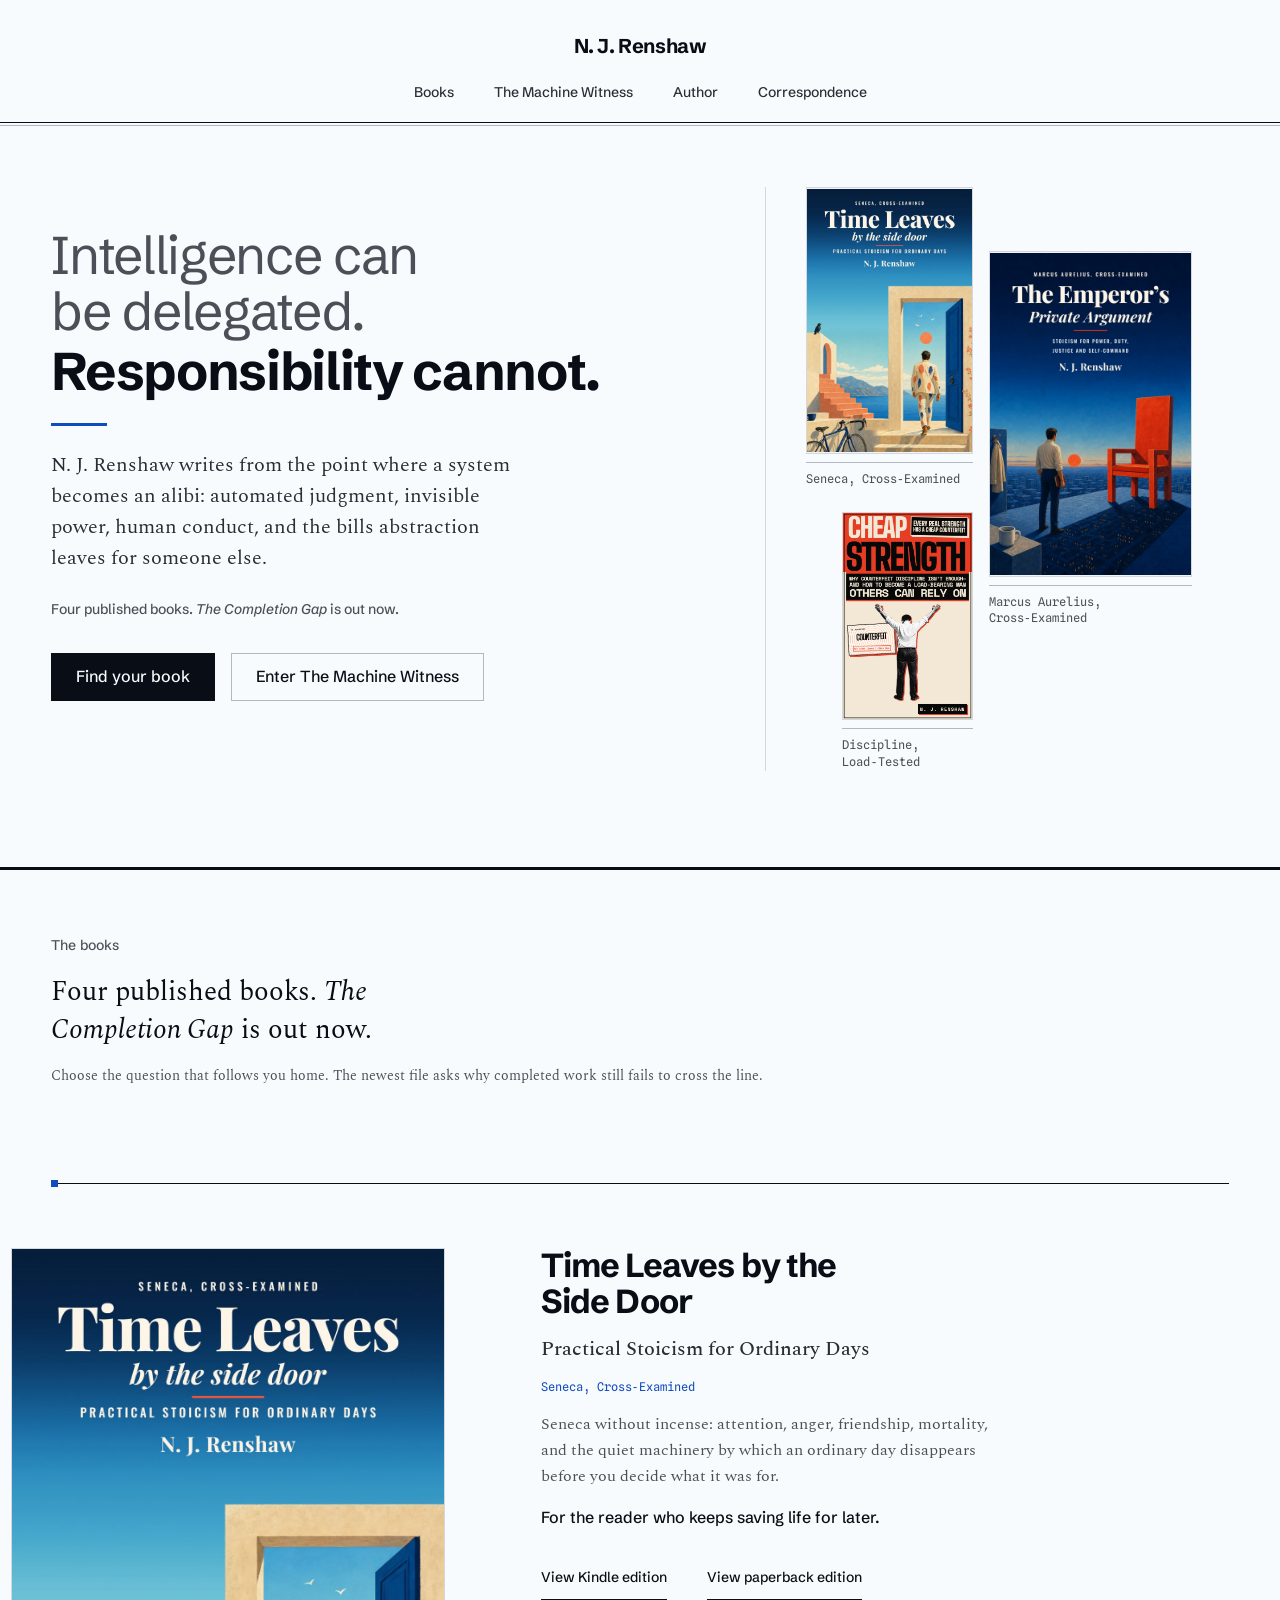
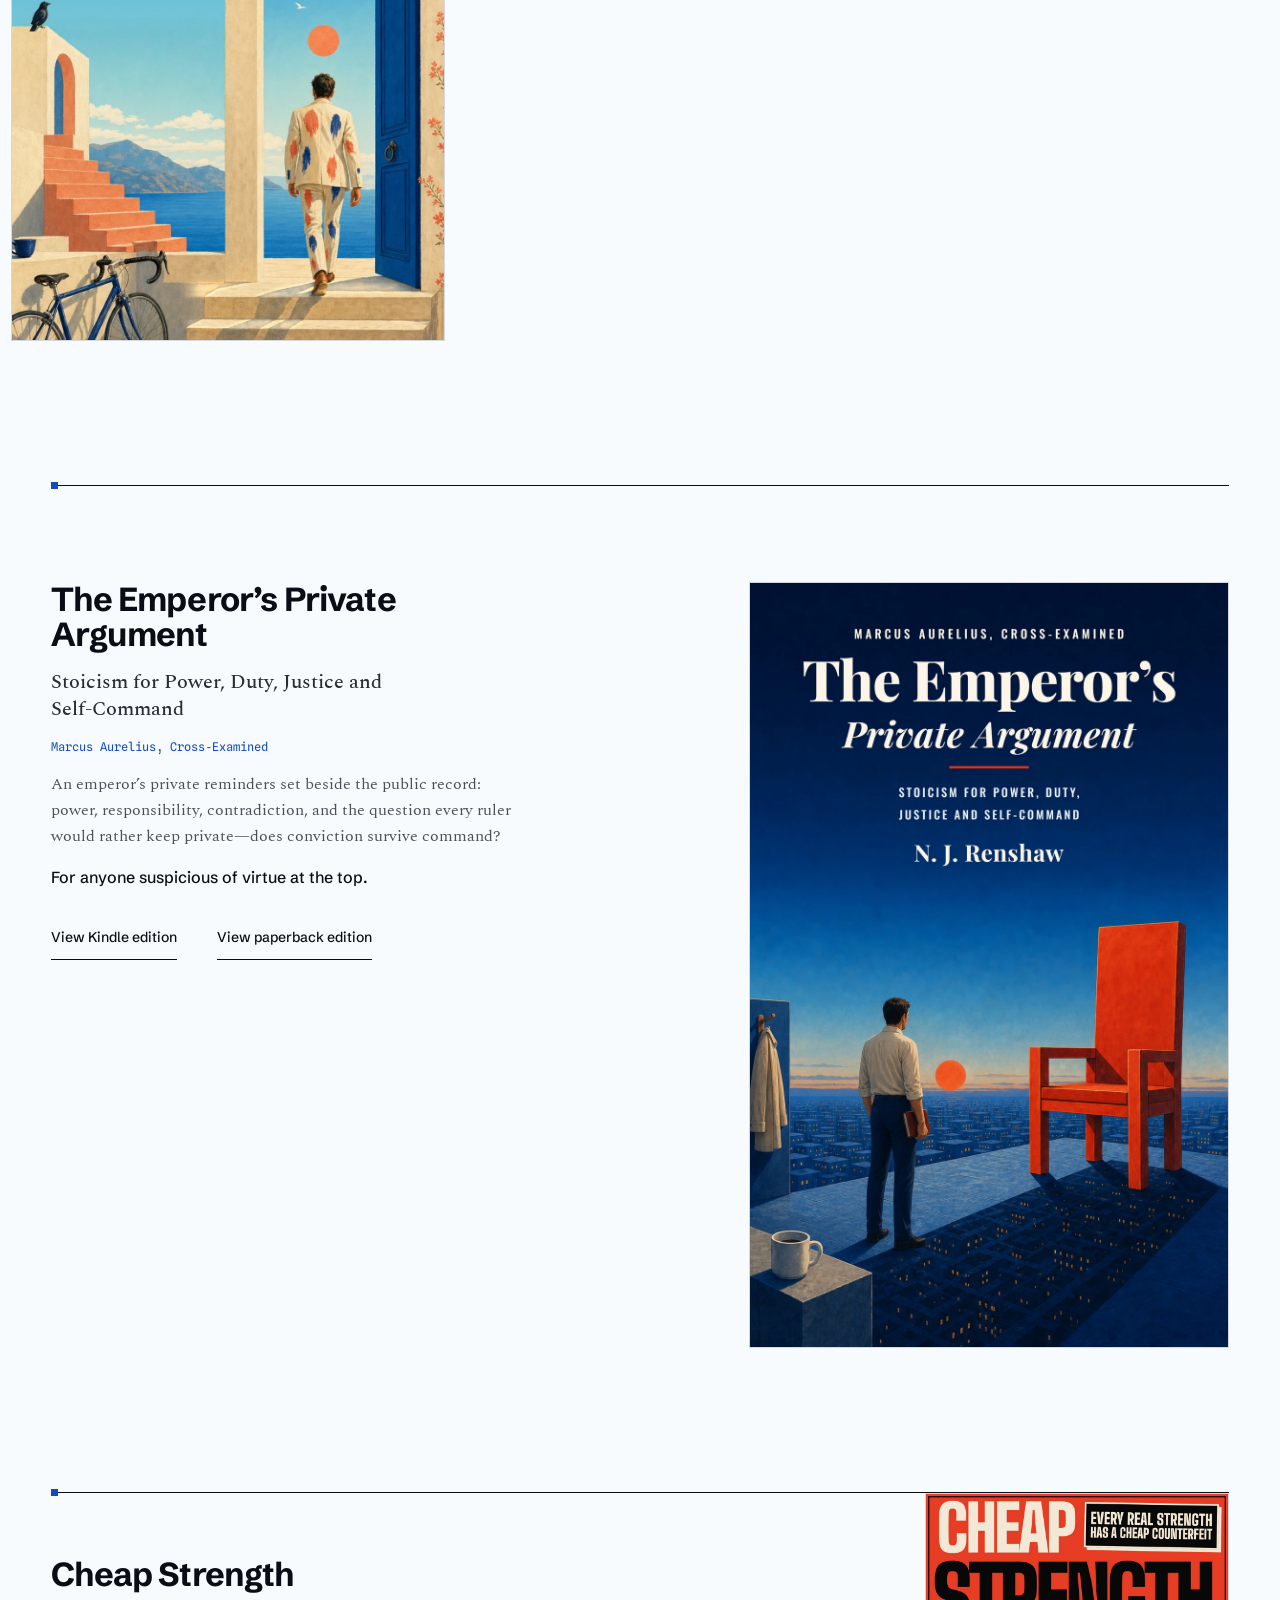
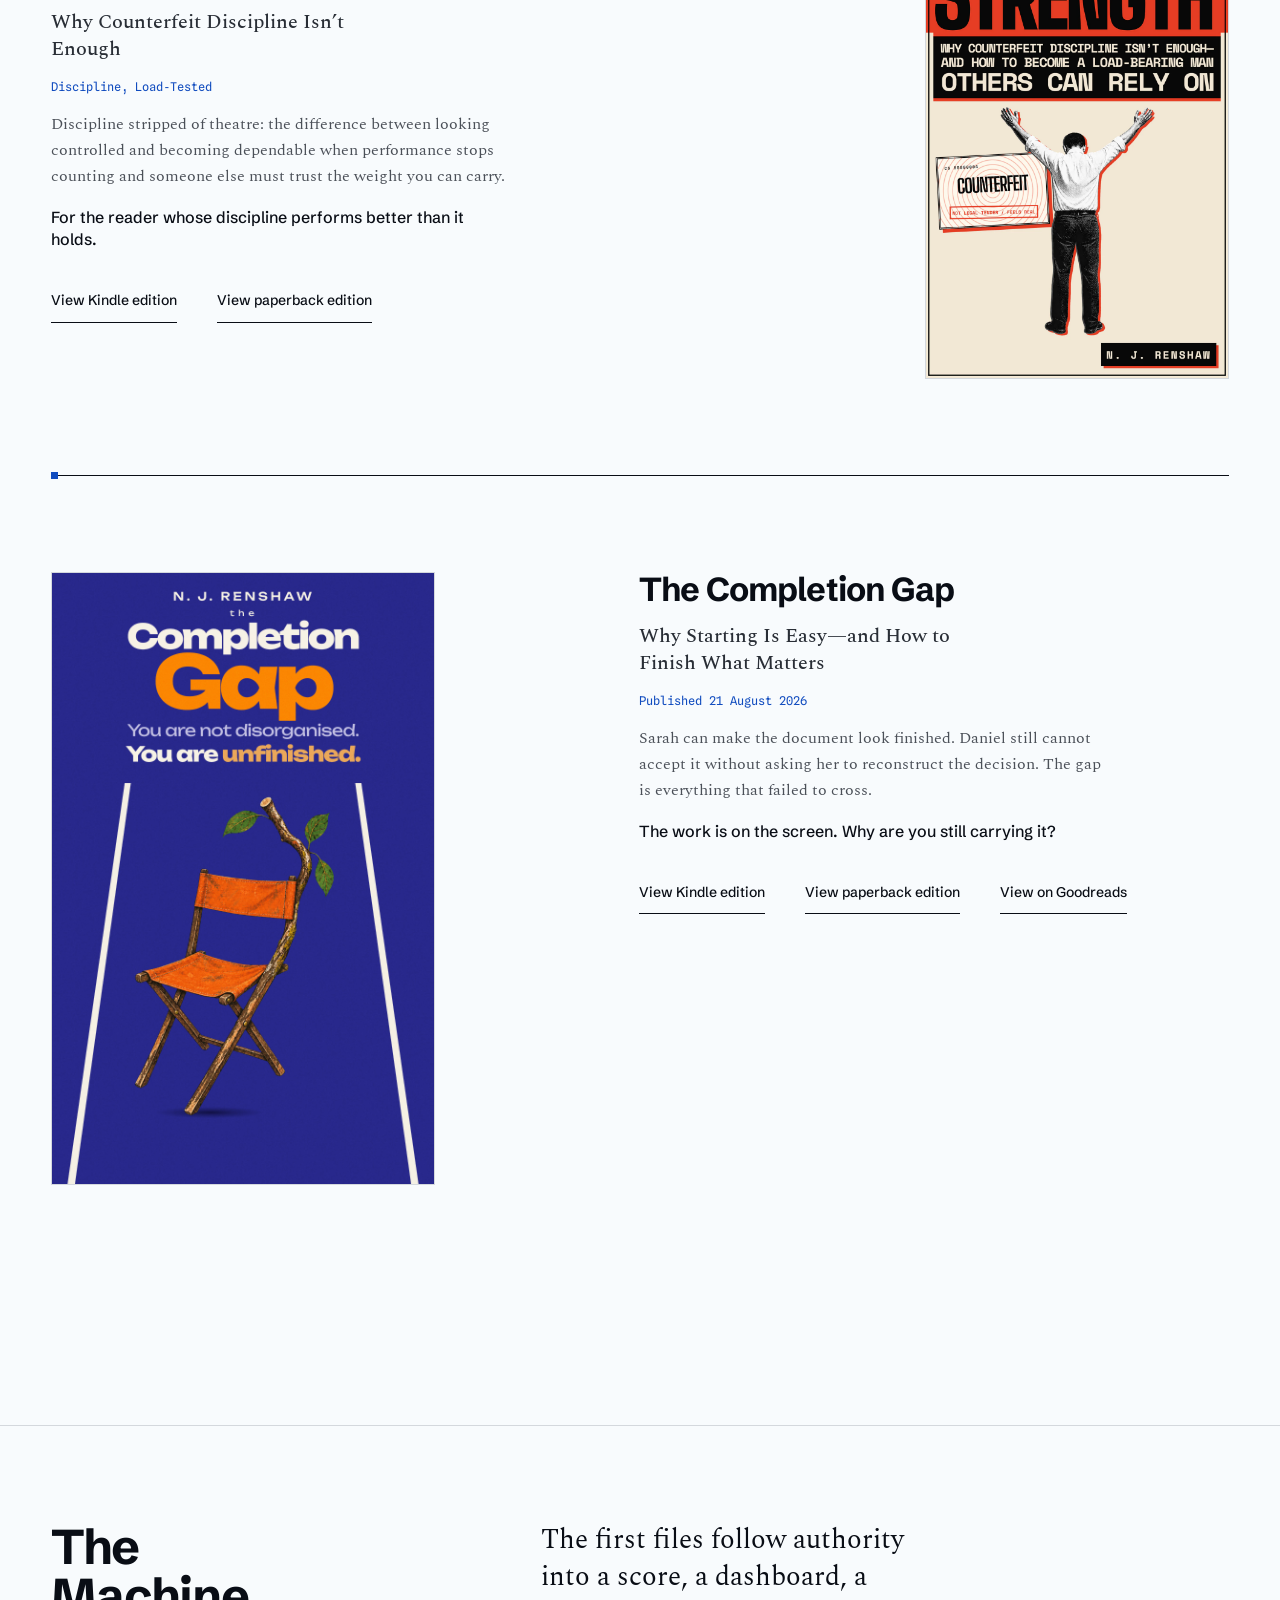
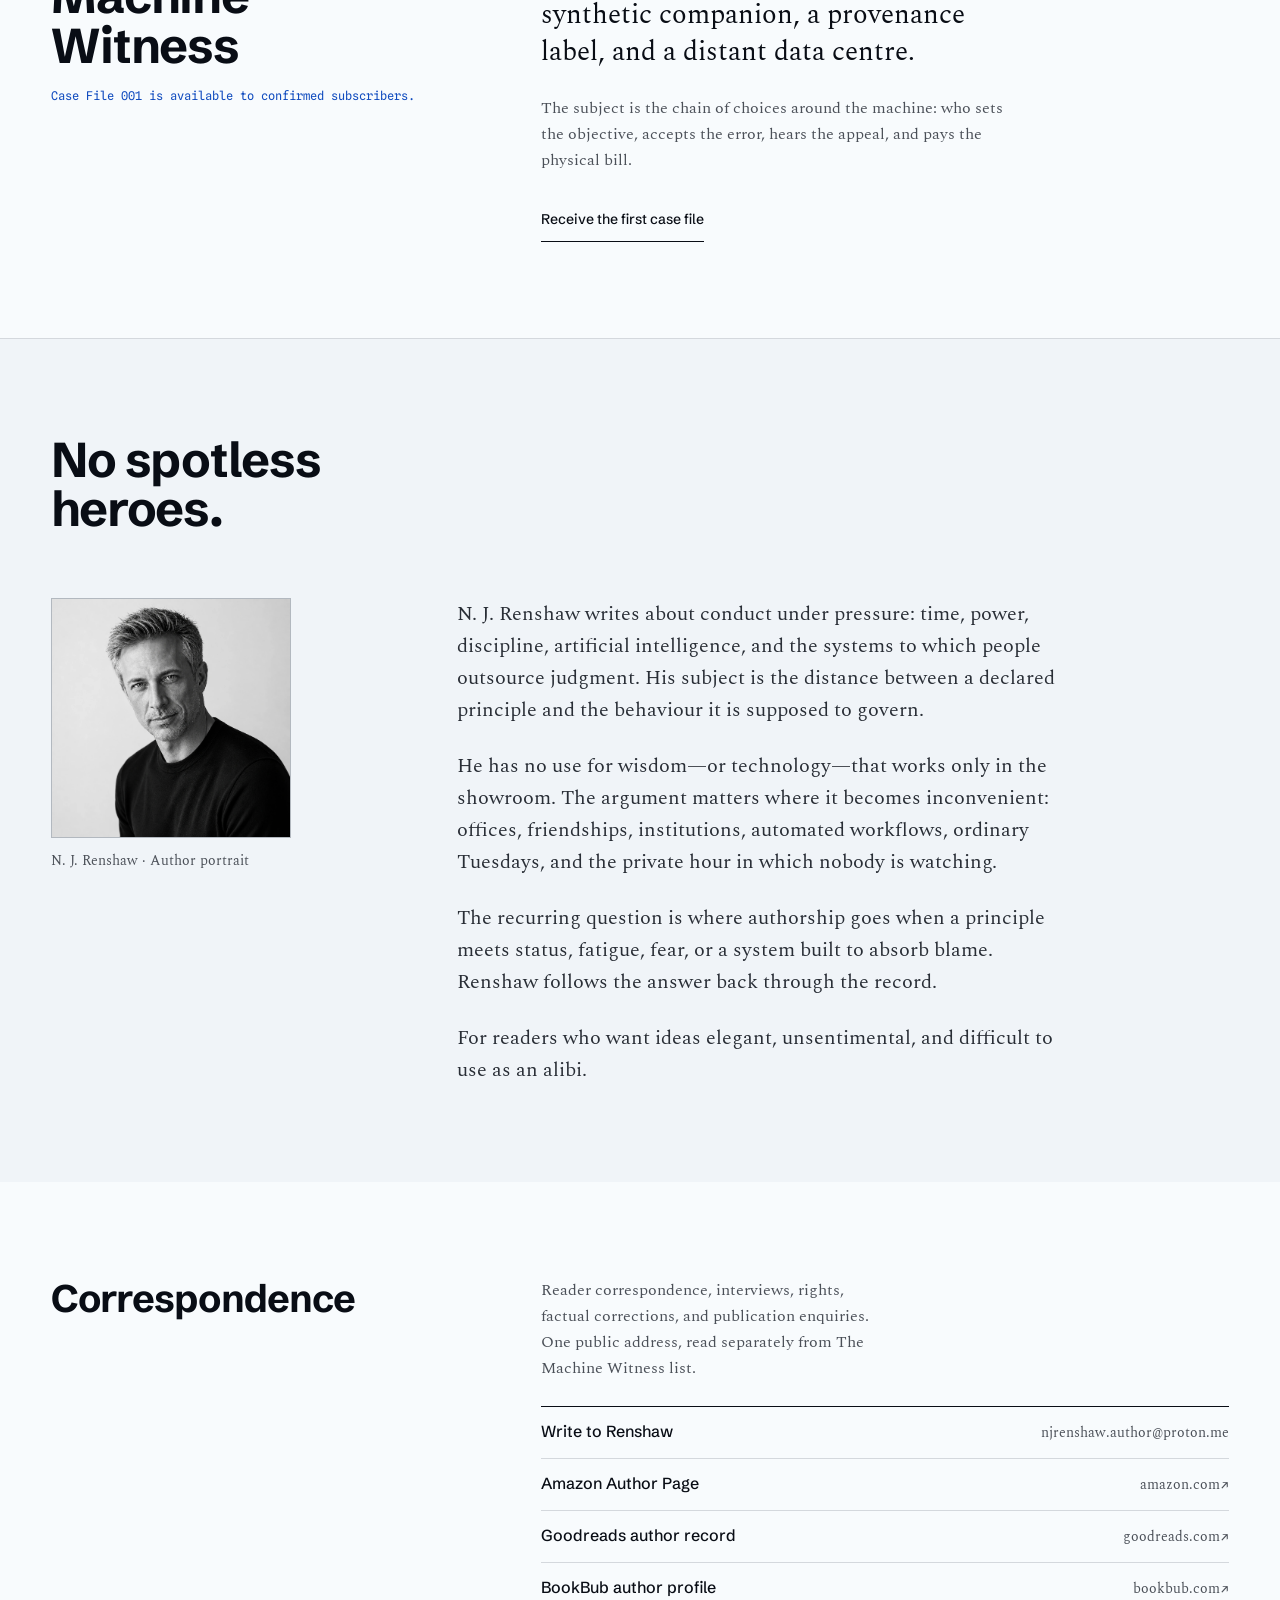
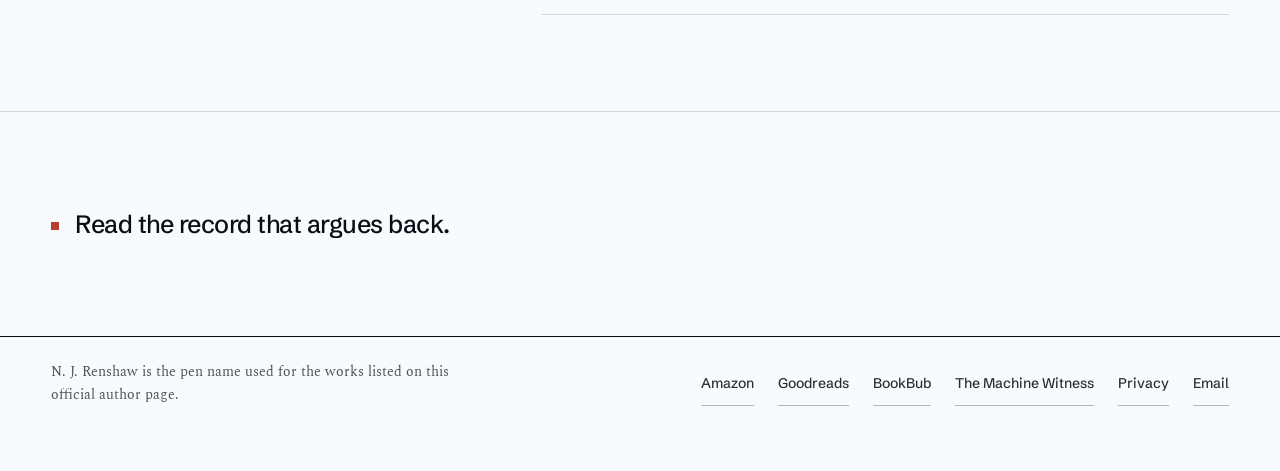
==== commit a711e051: "Promote The Completion Gap after release" ====
--- a/index.html
+++ b/index.html
@@ -99,6 +99,7 @@
         "datePublished": "2026-08-21",
         "sameAs": [
           "https://www.amazon.com/dp/B0HFCMS2GS",
+          "https://www.amazon.com/dp/B0HFDVK392",
           "https://www.goodreads.com/book/show/256950457-the-completion-gap"
         ]
       }
@@ -146,14 +147,14 @@
             <span class="thesis-verdict">Responsibility cannot.</span>
           </h1>
           <p class="docket-lede">N. J. Renshaw writes from the point where a system becomes an alibi: automated judgment, invisible power, human conduct, and the bills abstraction leaves for someone else.</p>
-          <p class="docket-note">Three published books. <i>The Completion Gap</i> arrives 21 August.</p>
+          <p class="docket-note">Four published books. <i>The Completion Gap</i> is out now.</p>
           <div class="docket-actions">
             <a class="action-primary" href="#books">Find your book</a>
             <a class="action-secondary" href="witness/">Enter The Machine Witness</a>
           </div>
         </div>
 
-        <div class="docket-evidence" role="group" aria-label="The three books, staged as evidence and examined in full below">
+        <div class="docket-evidence" role="group" aria-label="Three selected books, staged as evidence and examined in full below">
           <figure class="exhibit exhibit-1" style="--i: 0">
             <picture>
               <source srcset="assets/time-leaves-cover.webp 1000w" type="image/webp">
@@ -183,8 +184,8 @@
       <div class="frame">
         <header class="books-head">
           <h2 id="books-title">The books</h2>
-          <p class="books-statement">Three published books. <i>The Completion Gap</i> arrives 21 August.</p>
-          <p class="books-support">Choose the question that follows you home. The new book is open for Kindle pre-order.</p>
+          <p class="books-statement">Four published books. <i>The Completion Gap</i> is out now.</p>
+          <p class="books-support">Choose the question that follows you home. The newest file asks why completed work still fails to cross the line.</p>
         </header>
 
         <article class="record record-a is-resolved" aria-labelledby="book-time-leaves">
@@ -264,16 +265,17 @@
           <div class="record-grid">
             <a class="record-cover" href="https://www.amazon.com/dp/B0HFCMS2GS" target="_blank" rel="noopener noreferrer">
               <img src="assets/completion-gap-cover.jpg" alt="Cover of The Completion Gap" width="1600" height="2560" loading="lazy" decoding="async" sizes="(min-width: 60rem) 24rem, (min-width: 40rem) 44vw, 82vw">
-              <span class="sr-only">The Completion Gap — pre-order the Kindle edition on Amazon (opens in a new tab)</span>
+              <span class="sr-only">The Completion Gap — view the Kindle edition on Amazon (opens in a new tab)</span>
             </a>
             <div class="record-body">
               <h3 id="book-completion-gap">The Completion Gap</h3>
               <p class="record-subtitle">Why Starting Is Easy—and How to Finish What Matters</p>
-              <p class="record-designation">Releases 21 August 2026</p>
+              <p class="record-designation">Published 21 August 2026</p>
               <p class="record-description">Sarah can make the document look finished. Daniel still cannot accept it without asking her to reconstruct the decision. The gap is everything that failed to cross.</p>
               <p class="record-hook">The work is on the screen. Why are you still carrying it?</p>
               <nav class="edition-links" aria-label="The Completion Gap destinations">
-                <a href="https://www.amazon.com/dp/B0HFCMS2GS" target="_blank" rel="noopener noreferrer">Pre-order Kindle edition<span class="sr-only"> of The Completion Gap on Amazon (opens in a new tab)</span></a>
+                <a href="https://www.amazon.com/dp/B0HFCMS2GS" target="_blank" rel="noopener noreferrer">View Kindle edition<span class="sr-only"> of The Completion Gap on Amazon (opens in a new tab)</span></a>
+                <a href="https://www.amazon.com/dp/B0HFDVK392" target="_blank" rel="noopener noreferrer">View paperback edition<span class="sr-only"> of The Completion Gap on Amazon (opens in a new tab)</span></a>
                 <a href="https://www.goodreads.com/book/show/256950457-the-completion-gap" target="_blank" rel="noopener noreferrer">View on Goodreads<span class="sr-only"> (opens in a new tab)</span></a>
               </nav>
             </div>
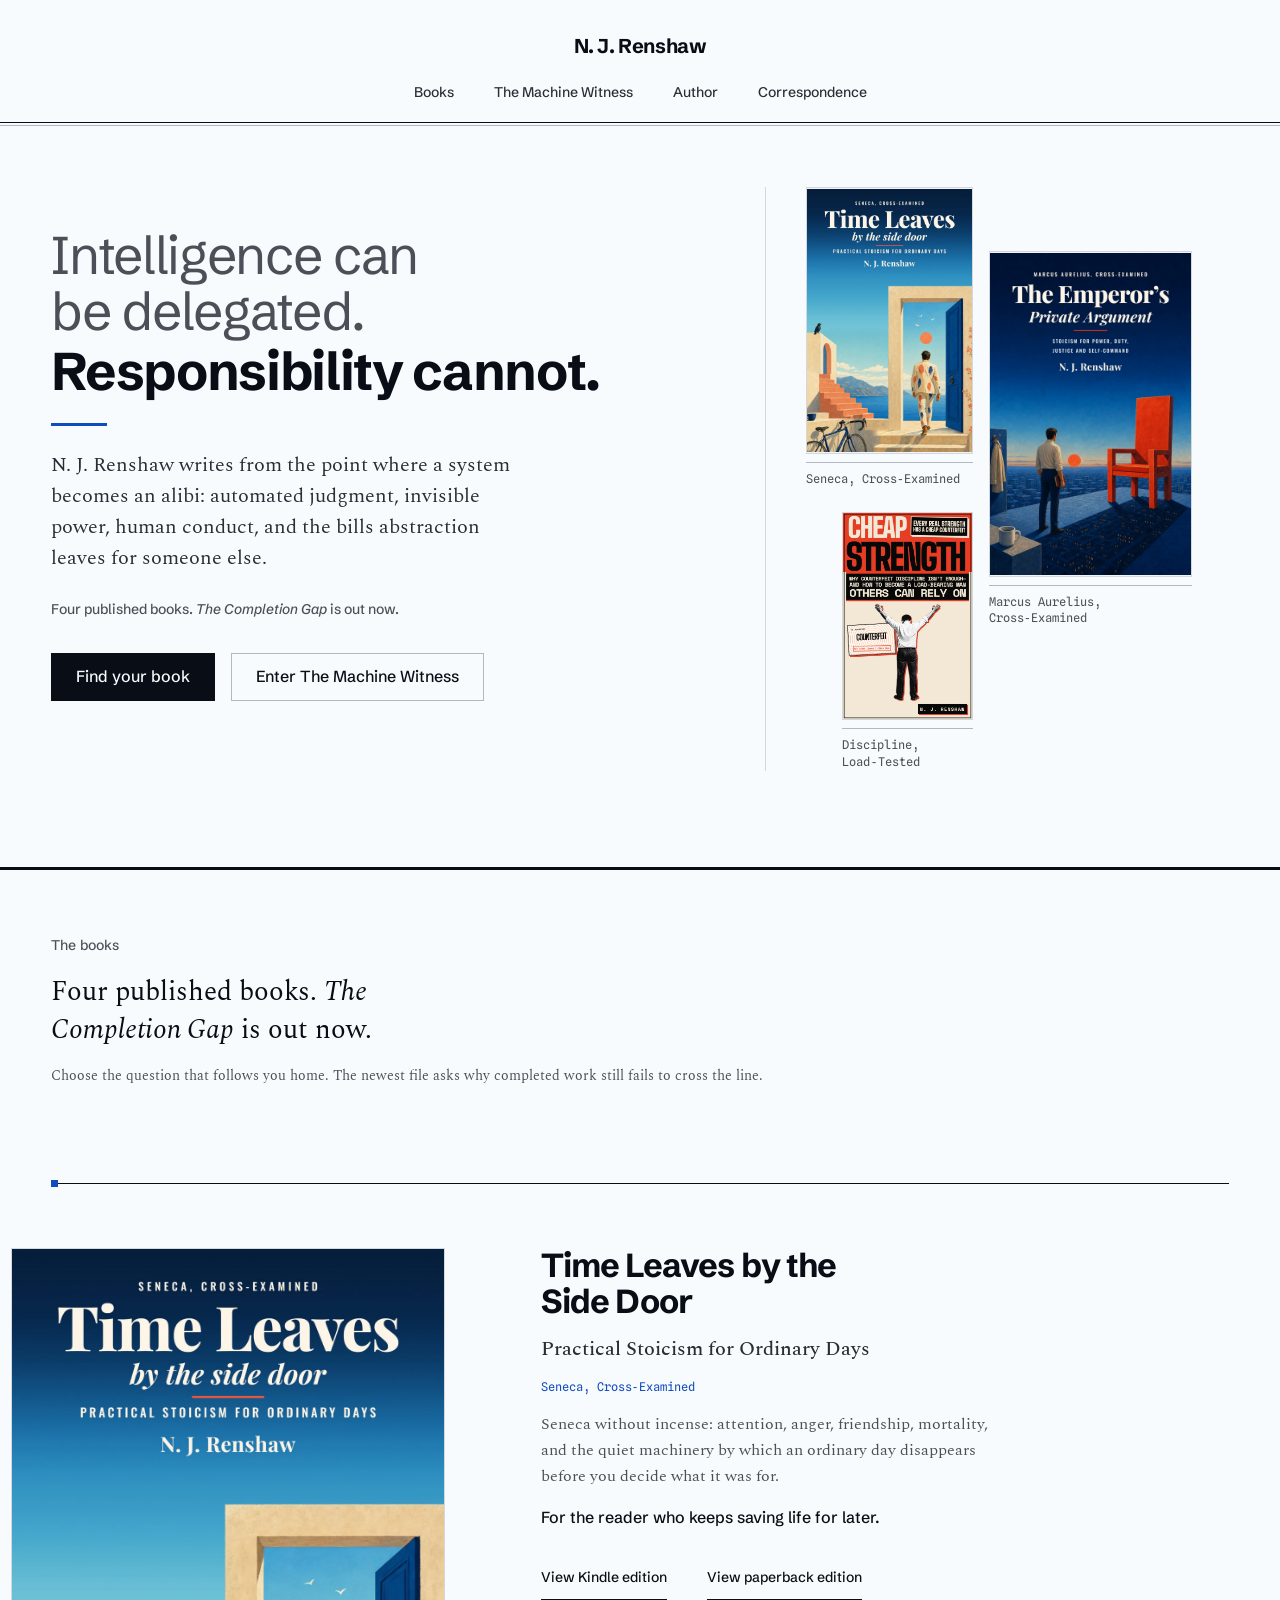
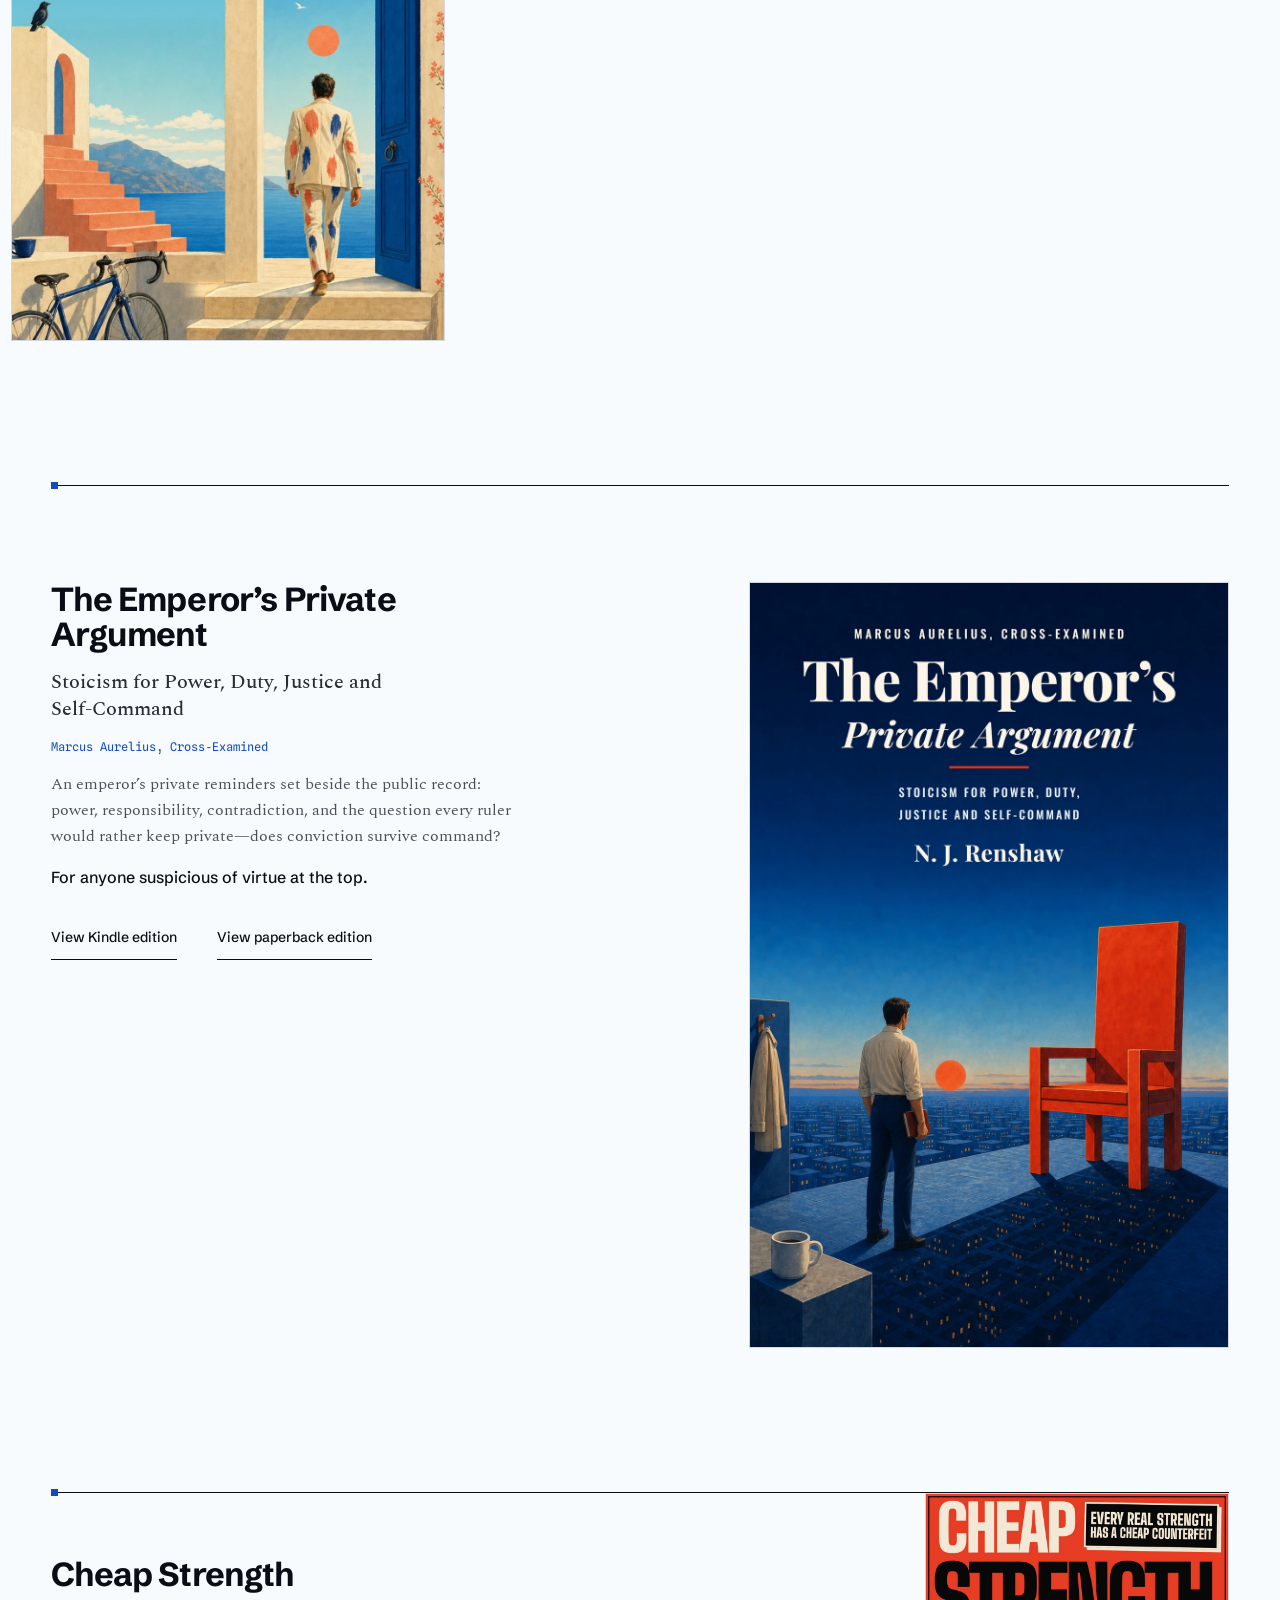
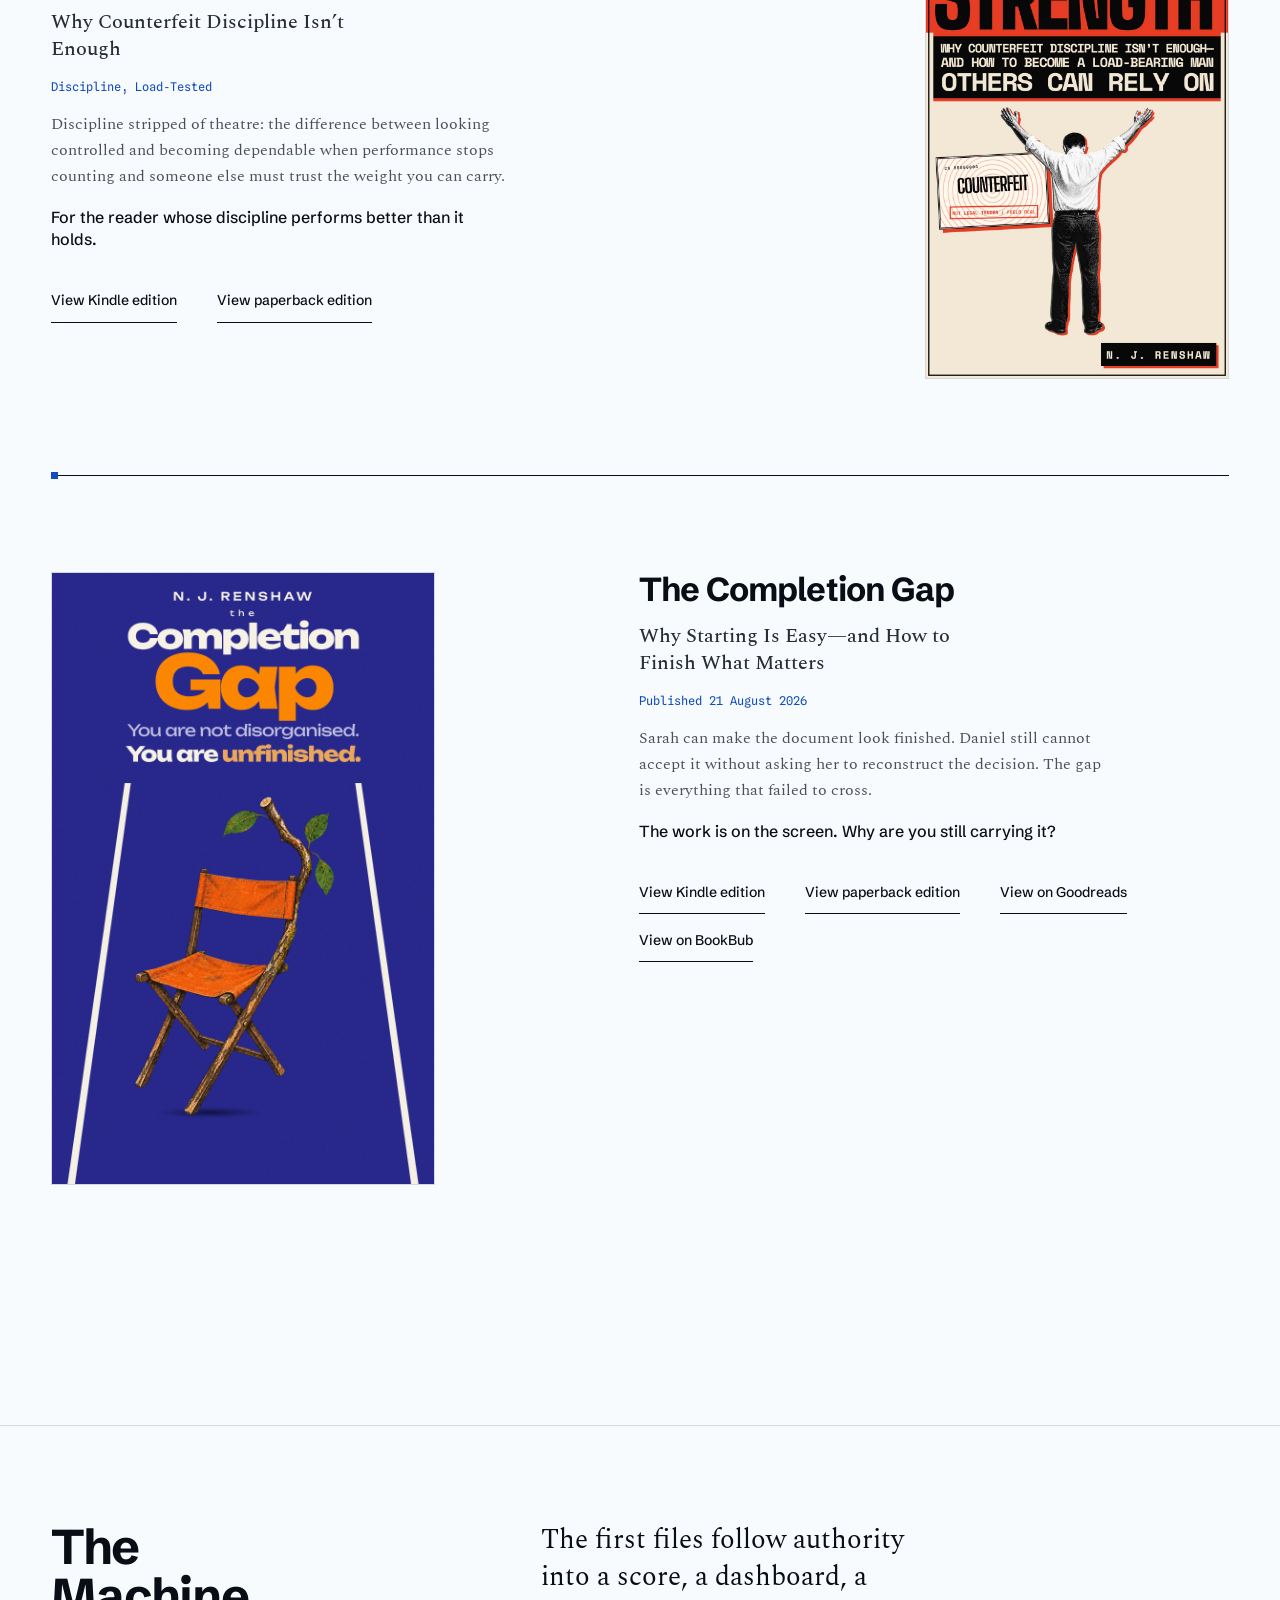
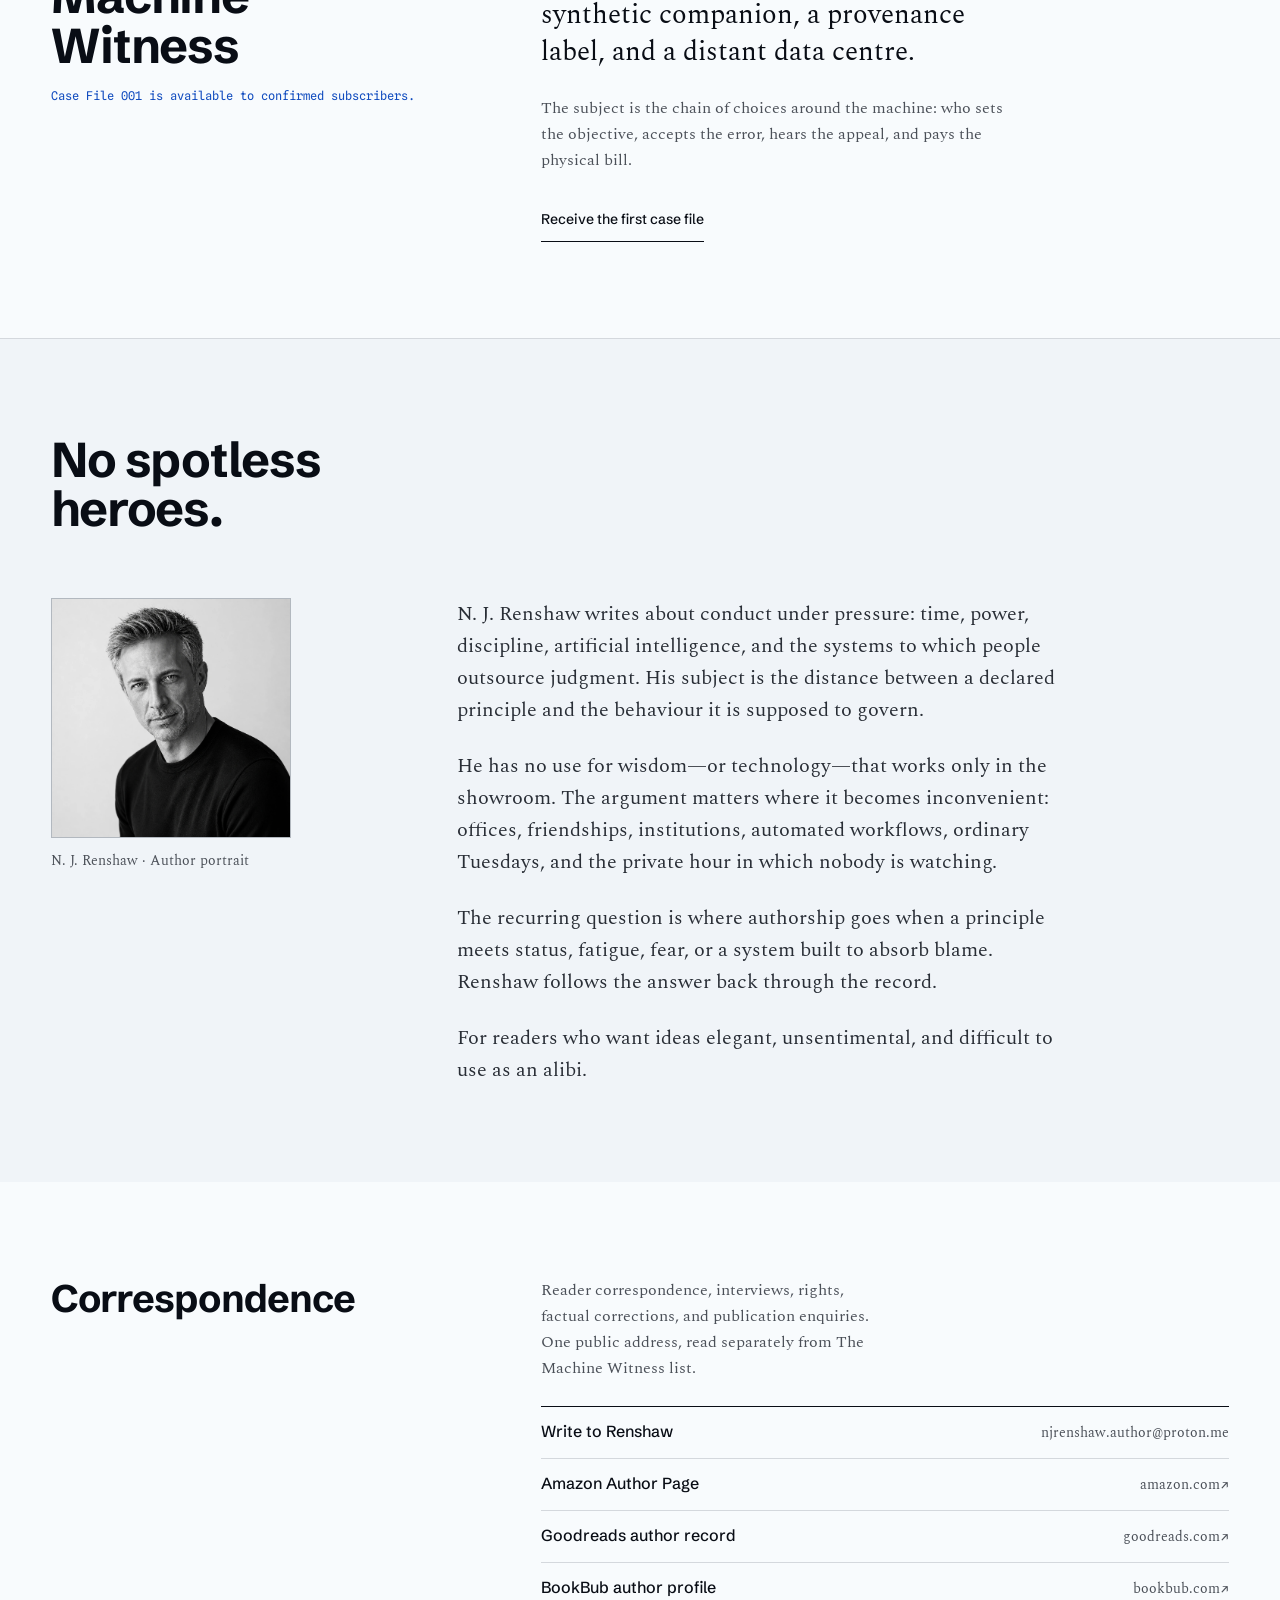
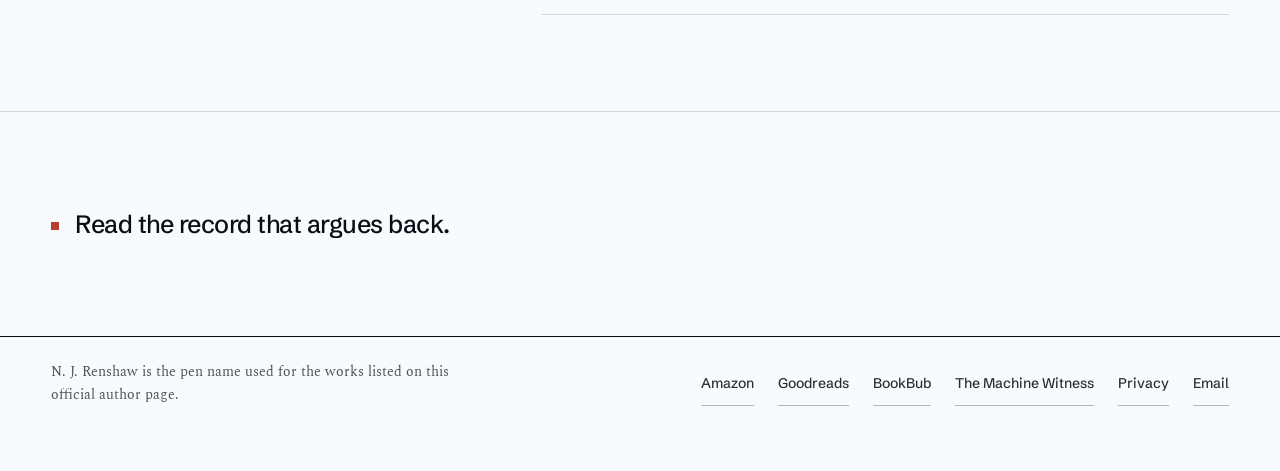
==== commit ad795df4: "Link Completion Gap BookBub record" ====
--- a/index.html
+++ b/index.html
@@ -100,7 +100,8 @@
         "sameAs": [
           "https://www.amazon.com/dp/B0HFCMS2GS",
           "https://www.amazon.com/dp/B0HFDVK392",
-          "https://www.goodreads.com/book/show/256950457-the-completion-gap"
+          "https://www.goodreads.com/book/show/256950457-the-completion-gap",
+          "https://www.bookbub.com/books/the-completion-gap-why-starting-is-easy-and-how-to-finish-what-matters-by-n-j-renshaw"
         ]
       }
     ]
@@ -277,6 +278,7 @@
                 <a href="https://www.amazon.com/dp/B0HFCMS2GS" target="_blank" rel="noopener noreferrer">View Kindle edition<span class="sr-only"> of The Completion Gap on Amazon (opens in a new tab)</span></a>
                 <a href="https://www.amazon.com/dp/B0HFDVK392" target="_blank" rel="noopener noreferrer">View paperback edition<span class="sr-only"> of The Completion Gap on Amazon (opens in a new tab)</span></a>
                 <a href="https://www.goodreads.com/book/show/256950457-the-completion-gap" target="_blank" rel="noopener noreferrer">View on Goodreads<span class="sr-only"> (opens in a new tab)</span></a>
+                <a href="https://www.bookbub.com/books/the-completion-gap-why-starting-is-easy-and-how-to-finish-what-matters-by-n-j-renshaw" target="_blank" rel="noopener noreferrer">View on BookBub<span class="sr-only"> (opens in a new tab)</span></a>
               </nav>
             </div>
           </div>
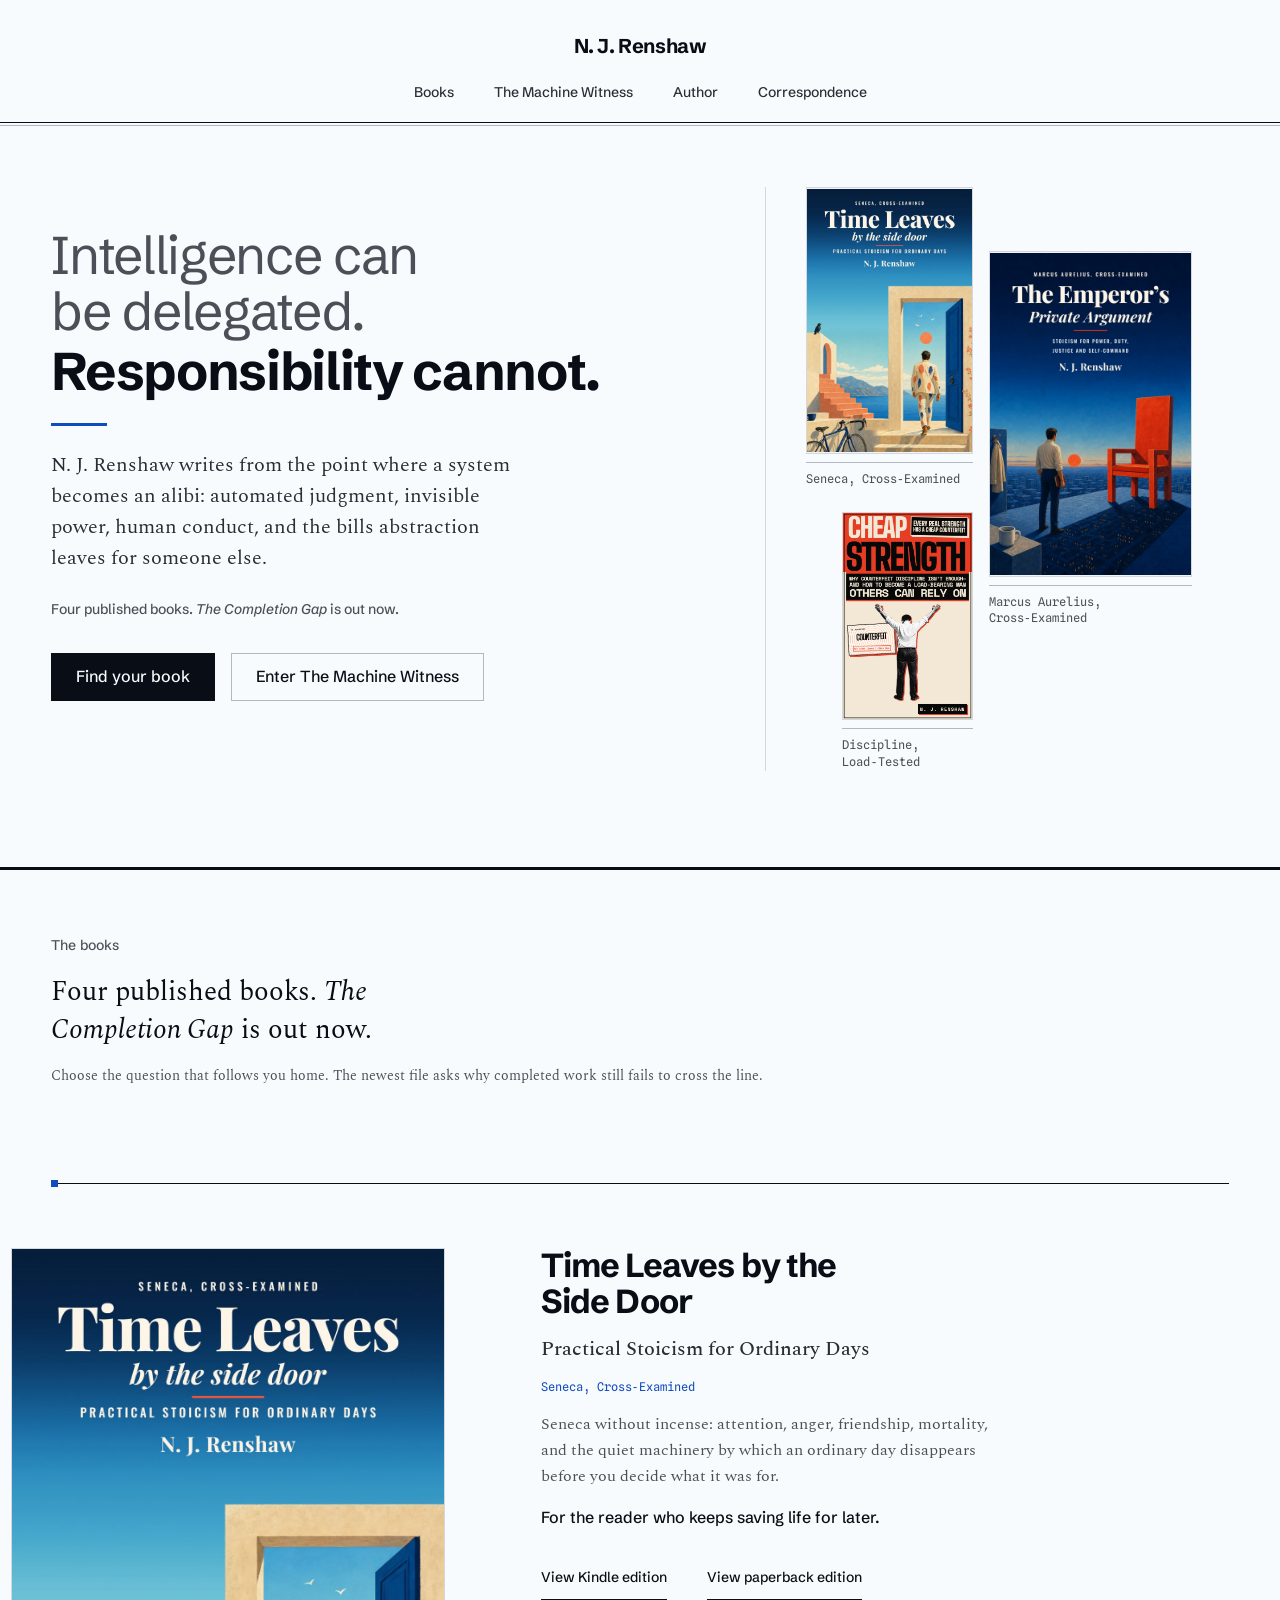
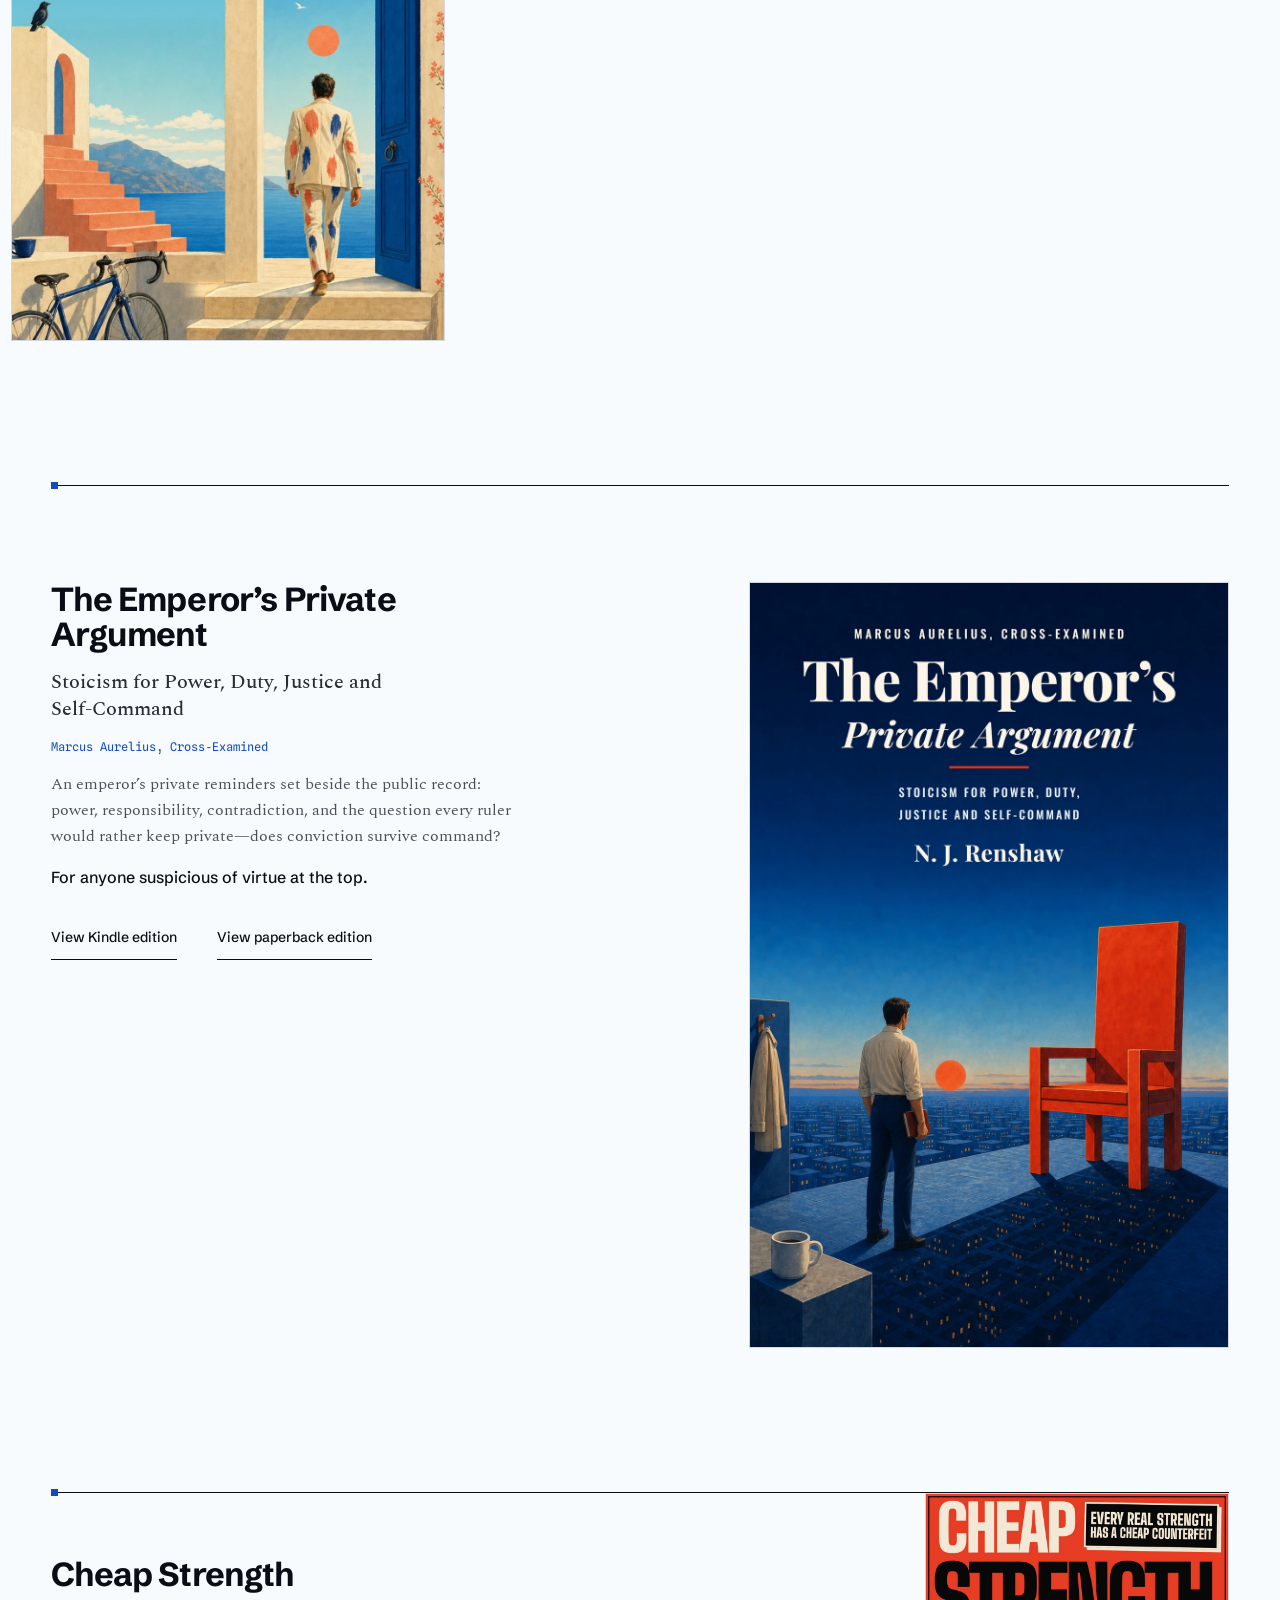
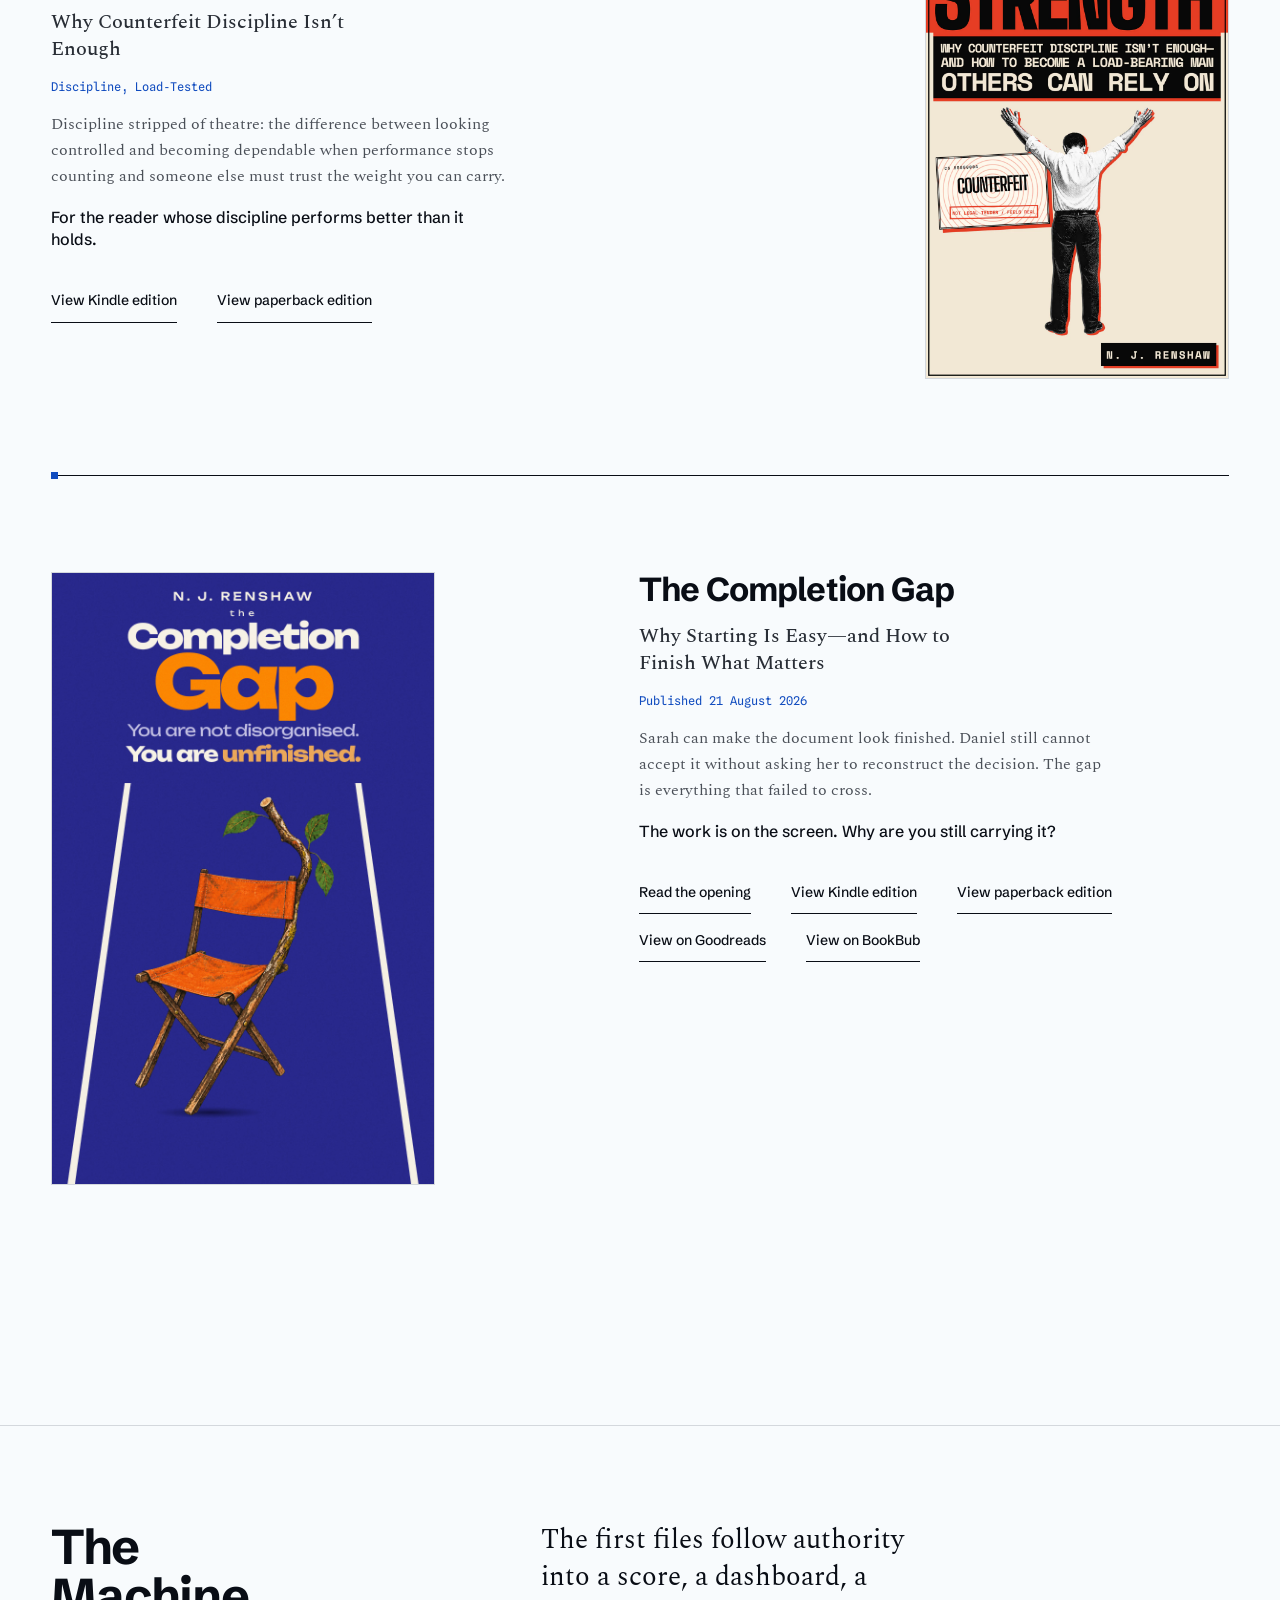
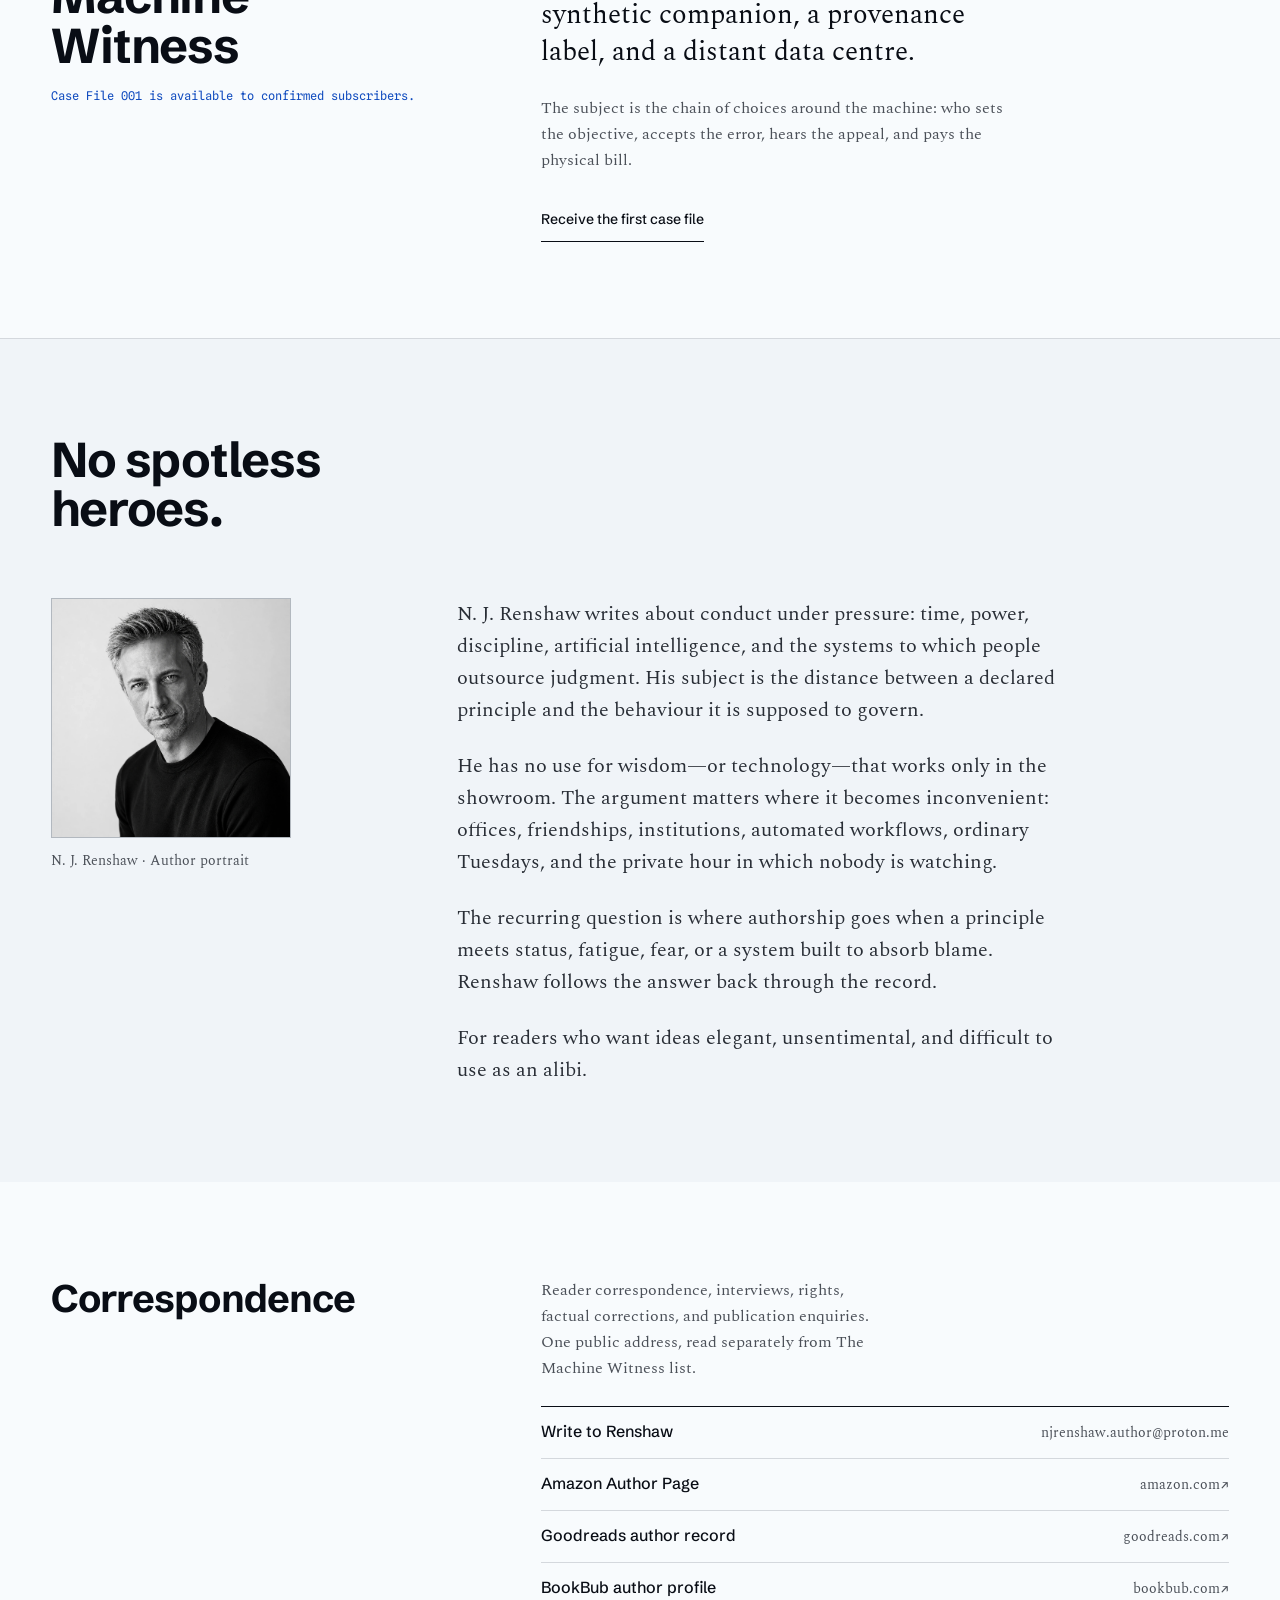
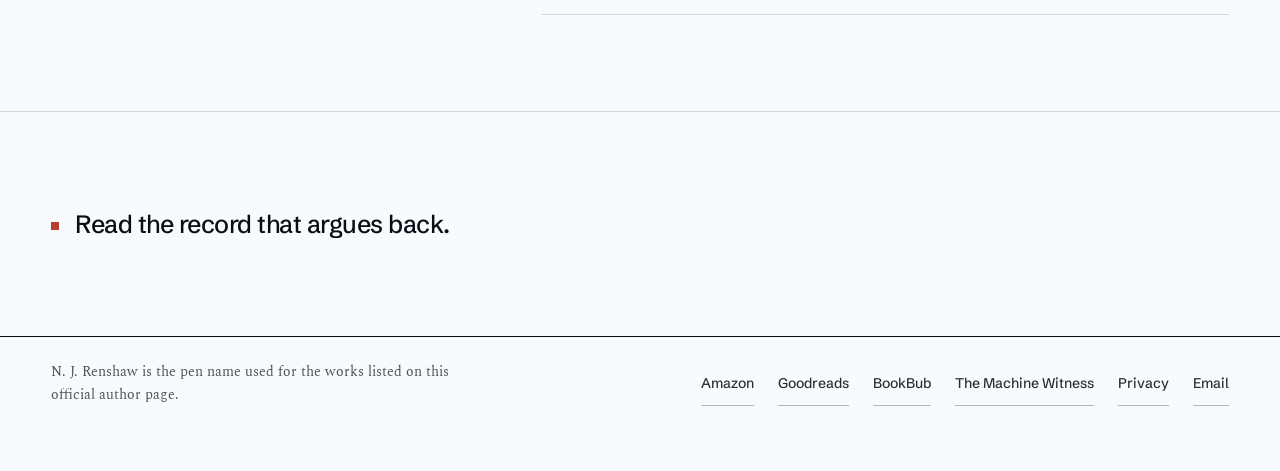
==== commit e9844512: "Add Amazon sample link for The Completion Gap" ====
--- a/index.html
+++ b/index.html
@@ -275,6 +275,7 @@
               <p class="record-description">Sarah can make the document look finished. Daniel still cannot accept it without asking her to reconstruct the decision. The gap is everything that failed to cross.</p>
               <p class="record-hook">The work is on the screen. Why are you still carrying it?</p>
               <nav class="edition-links" aria-label="The Completion Gap destinations">
+                <a href="https://read.amazon.com/sample/B0HFCMS2GS?clientId=share" target="_blank" rel="noopener noreferrer">Read the opening<span class="sr-only"> of The Completion Gap on Amazon (opens in a new tab)</span></a>
                 <a href="https://www.amazon.com/dp/B0HFCMS2GS" target="_blank" rel="noopener noreferrer">View Kindle edition<span class="sr-only"> of The Completion Gap on Amazon (opens in a new tab)</span></a>
                 <a href="https://www.amazon.com/dp/B0HFDVK392" target="_blank" rel="noopener noreferrer">View paperback edition<span class="sr-only"> of The Completion Gap on Amazon (opens in a new tab)</span></a>
                 <a href="https://www.goodreads.com/book/show/256950457-the-completion-gap" target="_blank" rel="noopener noreferrer">View on Goodreads<span class="sr-only"> (opens in a new tab)</span></a>
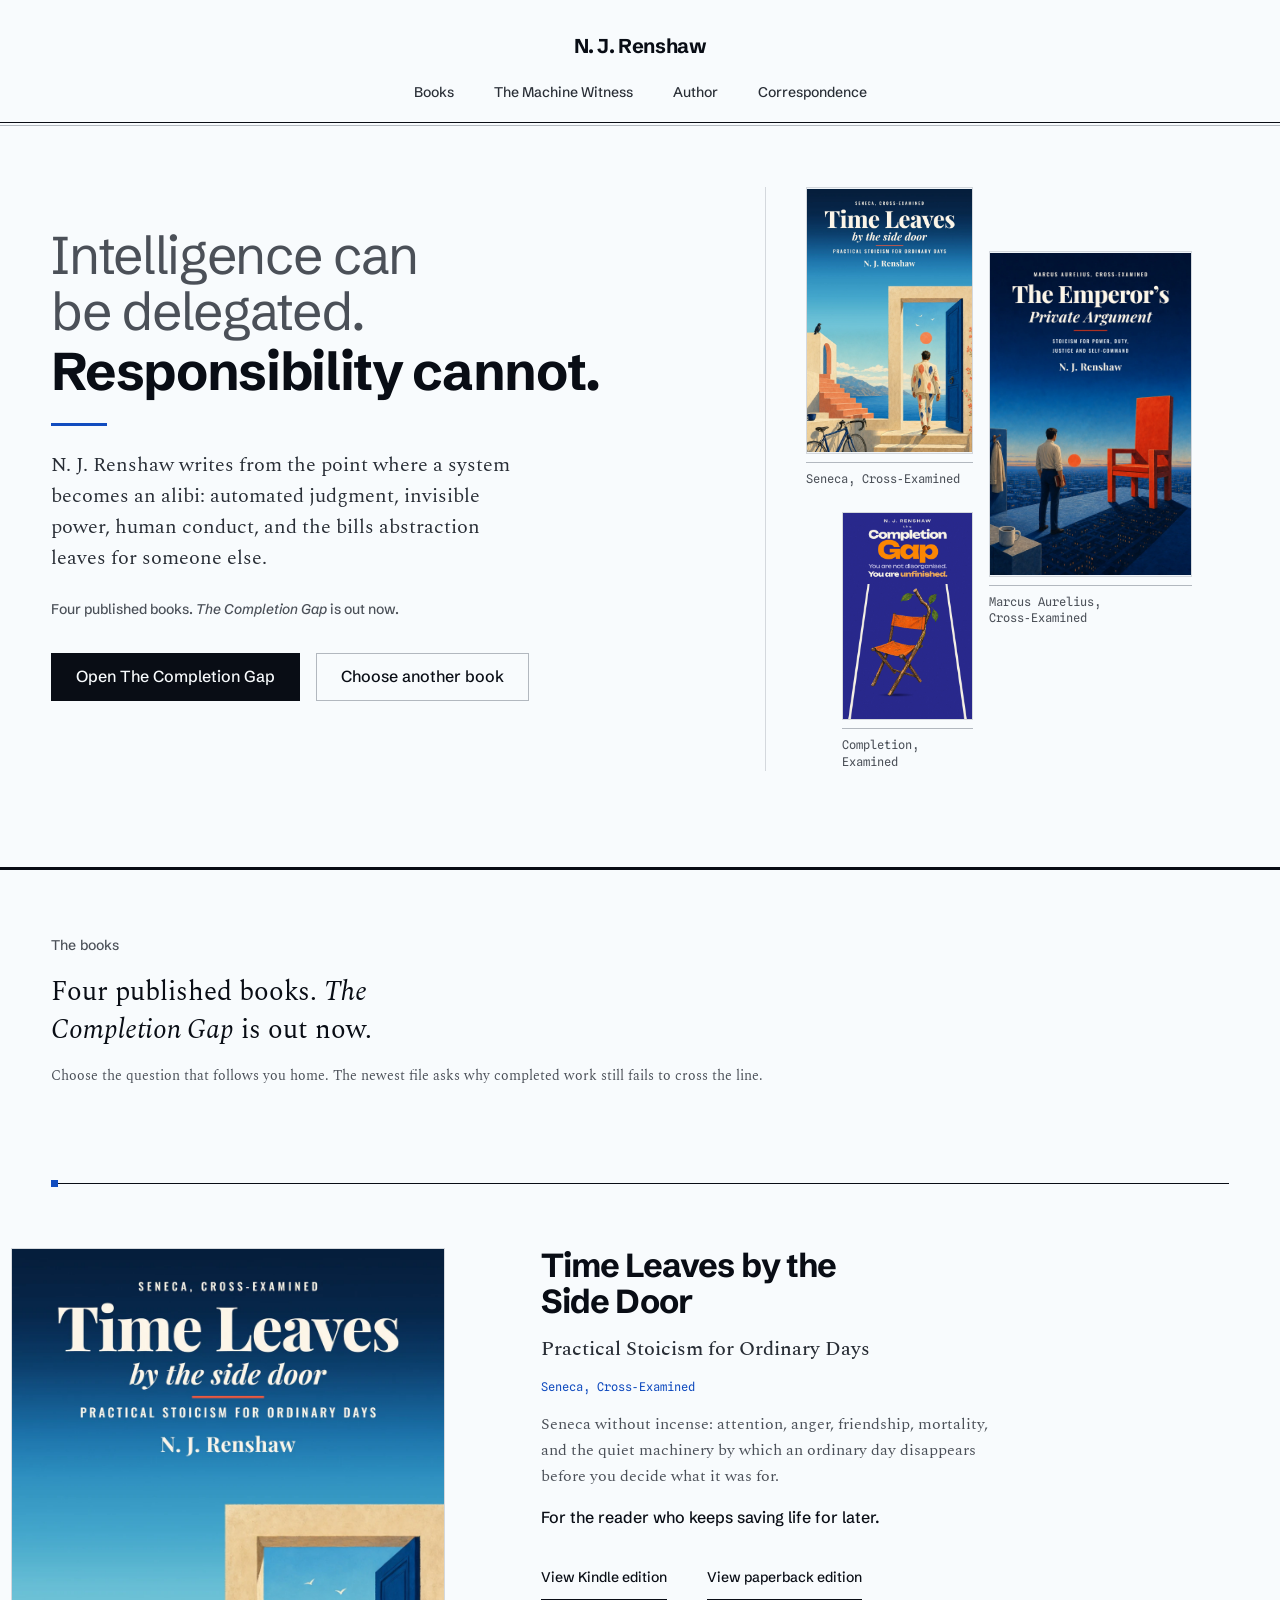
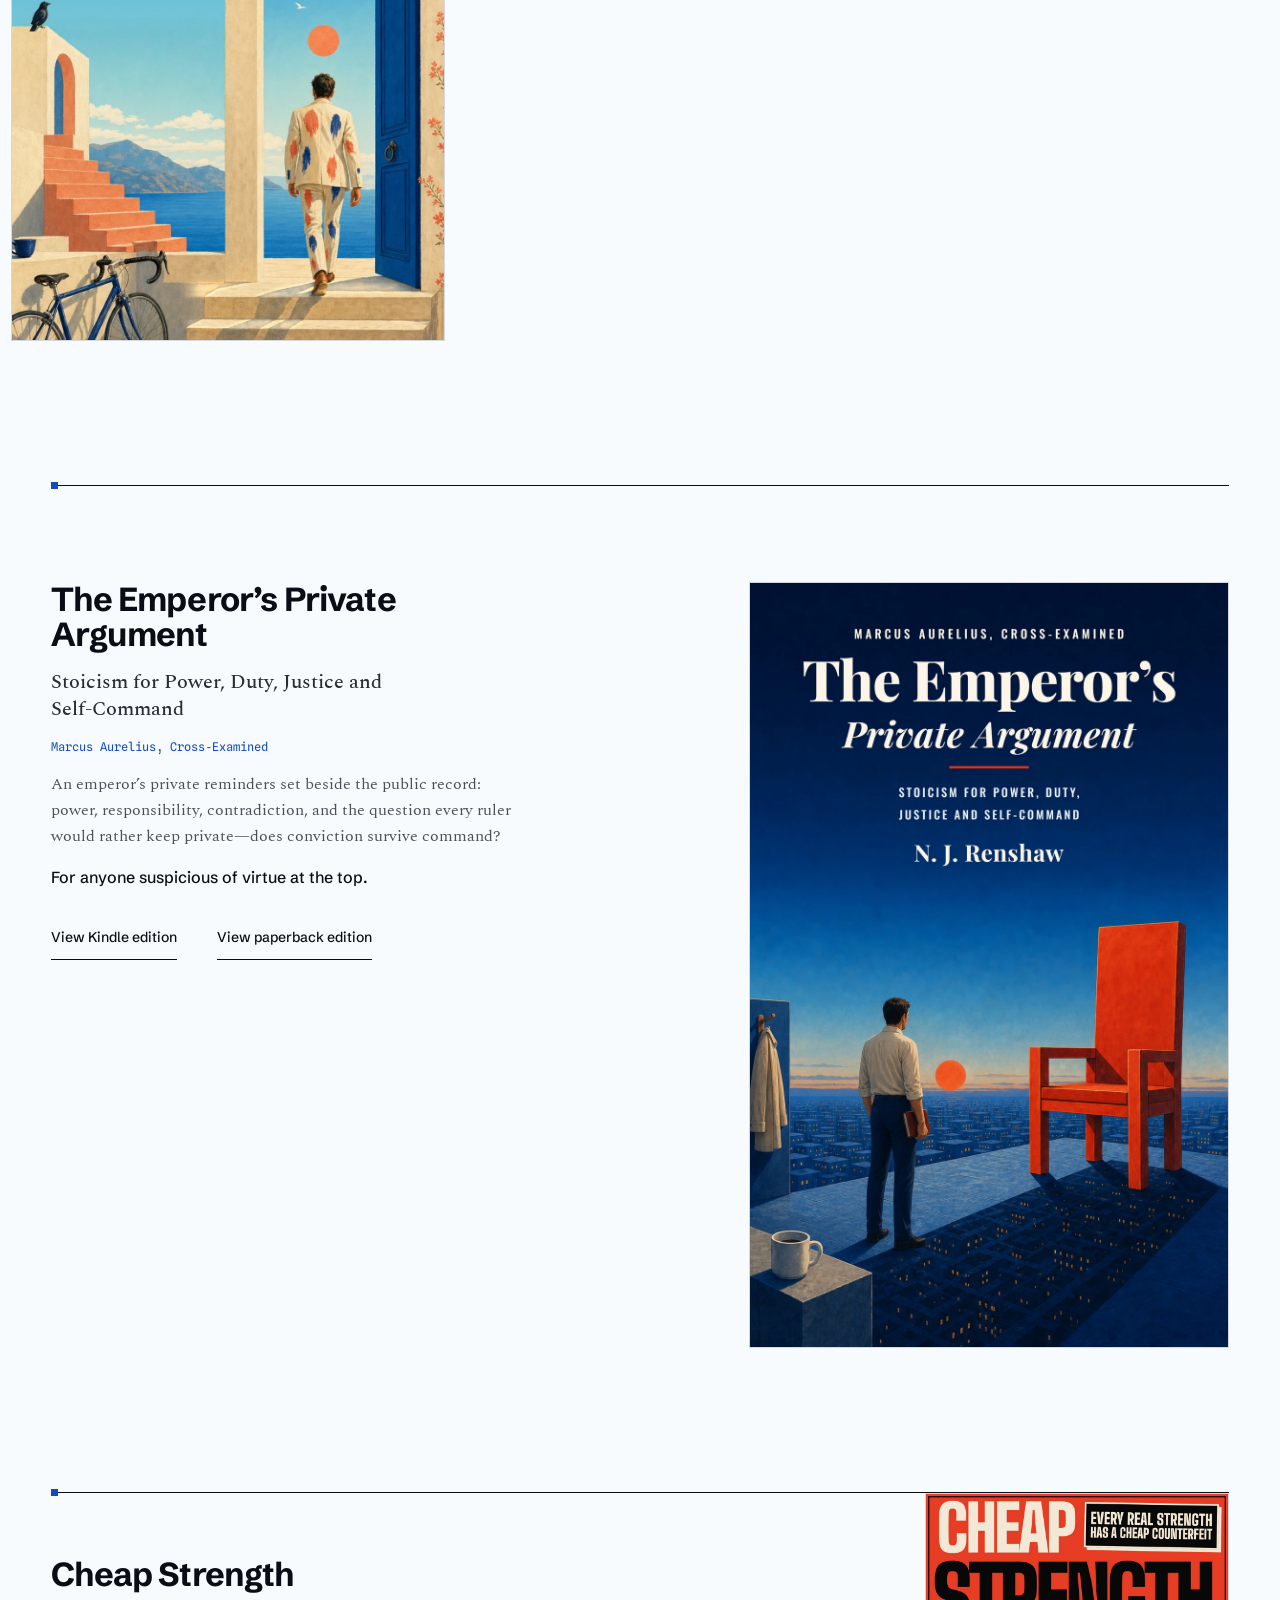
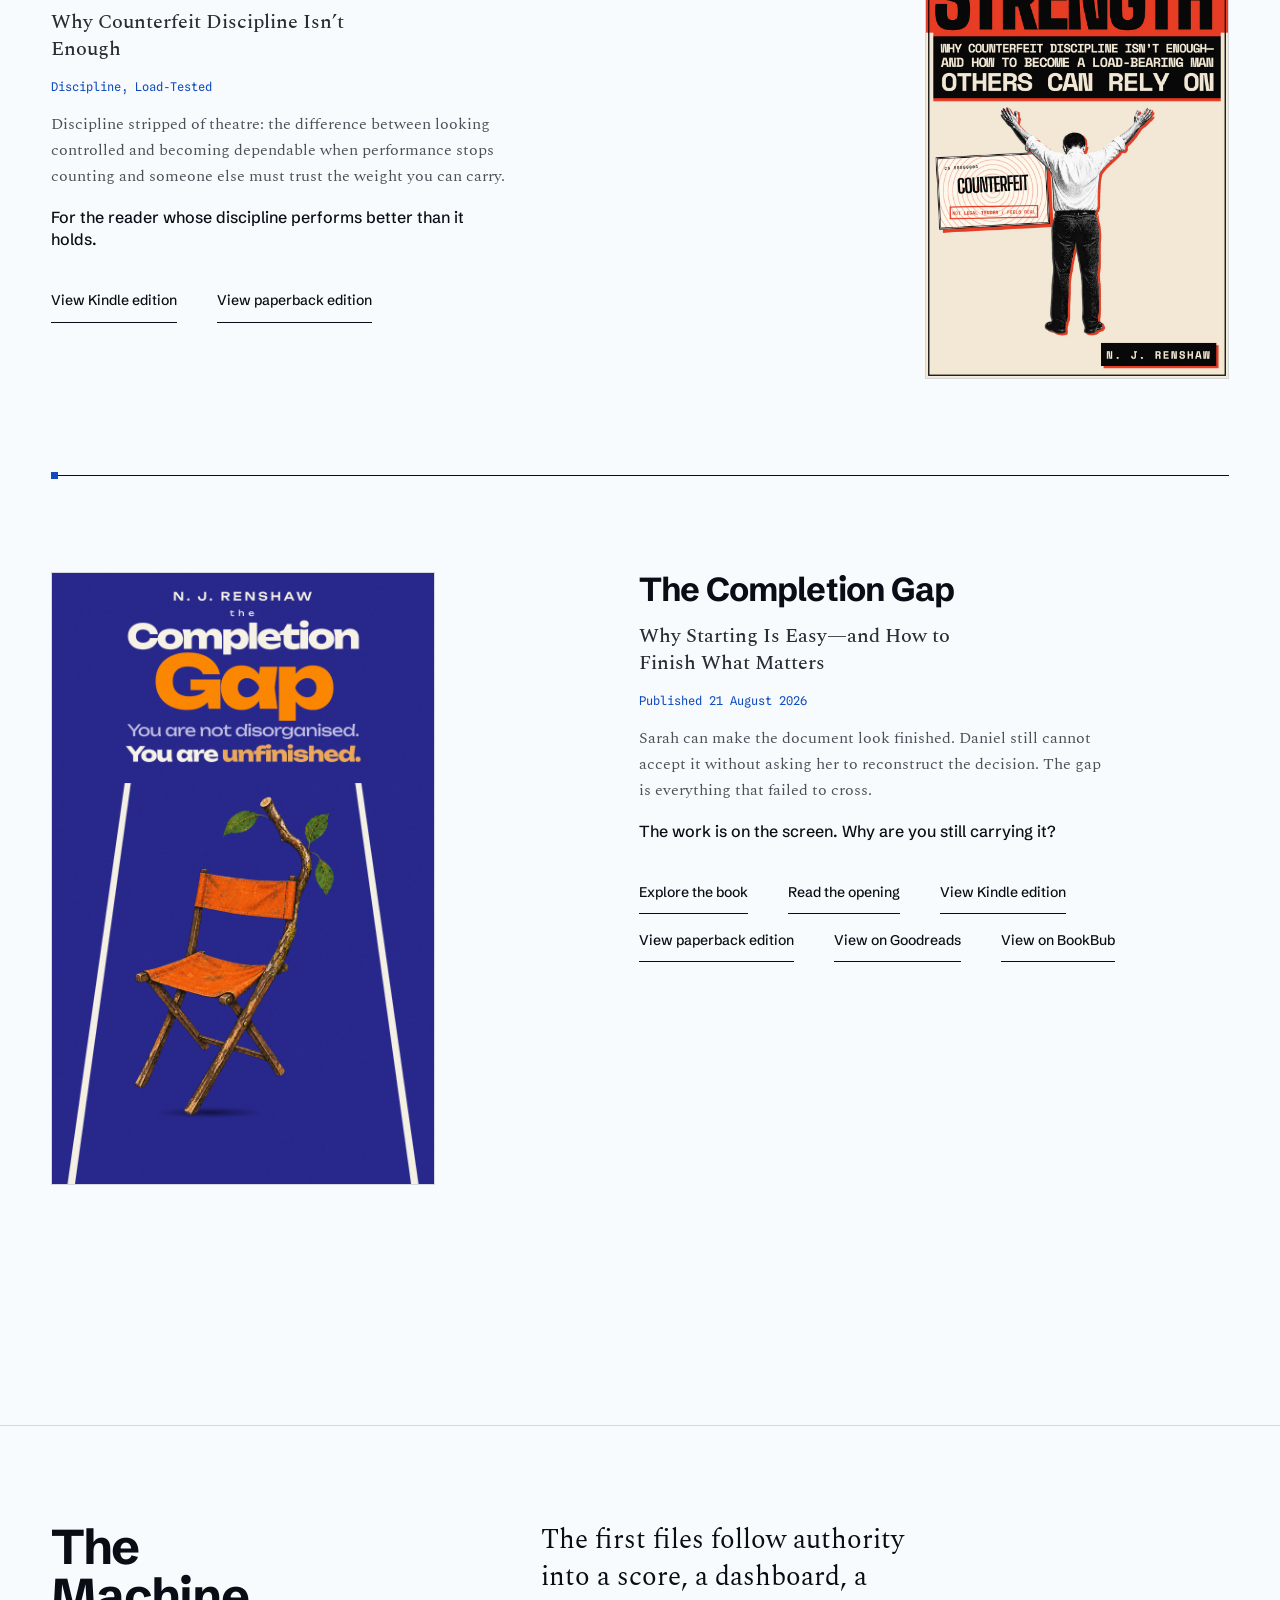
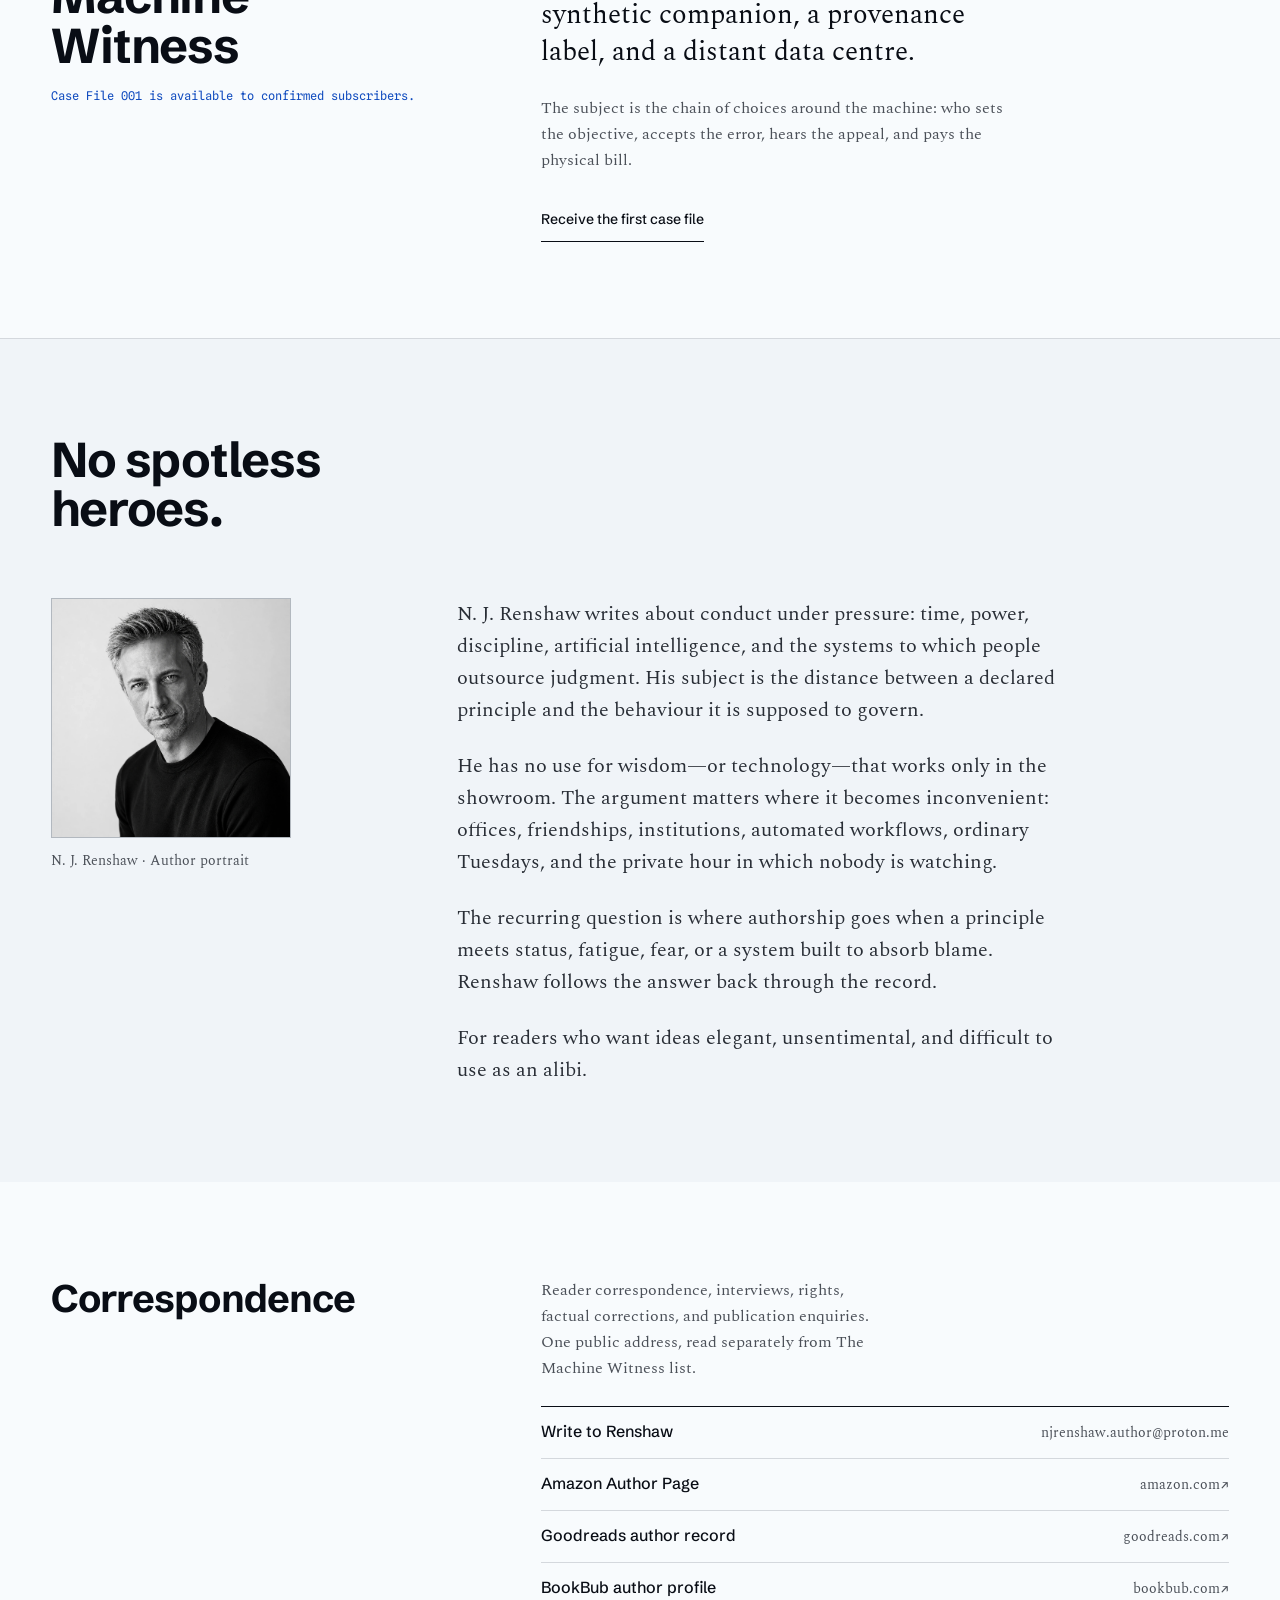
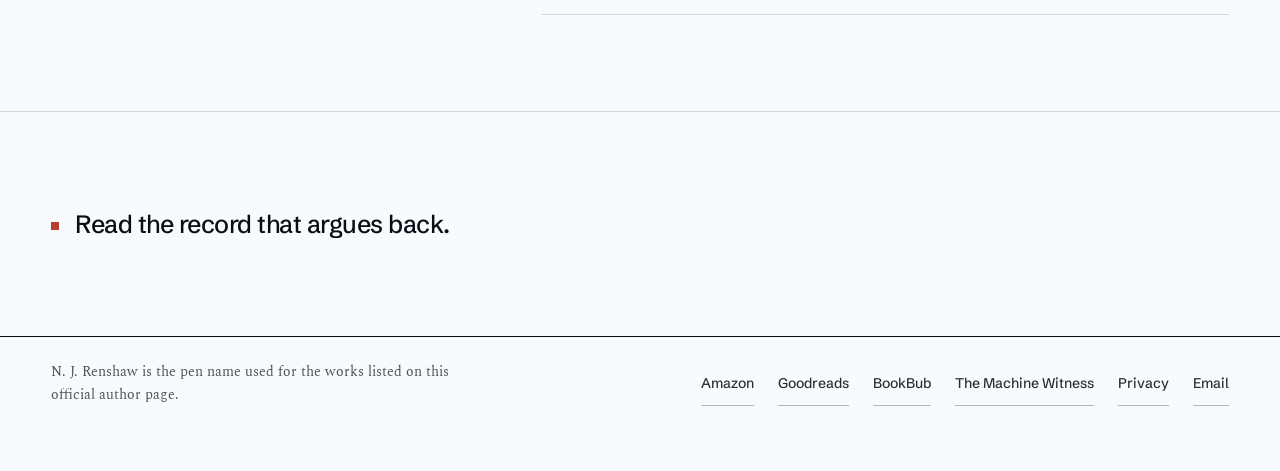
==== commit 44a02b09: "Launch The Completion Gap reader landing page" ====
--- a/index.html
+++ b/index.html
@@ -11,7 +11,7 @@
   <link rel="preconnect" href="https://fonts.googleapis.com">
   <link rel="preconnect" href="https://fonts.gstatic.com" crossorigin="">
   <link href="https://fonts.googleapis.com/css2?family=Schibsted+Grotesk:wght@500;700&amp;family=Spectral:wght@400;500&amp;family=Spline+Sans+Mono:wght@400&amp;display=swap" rel="stylesheet">
-  <link rel="stylesheet" href="site.css?v=completion-gap-1">
+  <link rel="stylesheet" href="site.css?v=completion-gap-2">
   <script>document.documentElement.classList.add("js");</script>
   <script src="site.js" defer=""></script>
 
@@ -110,16 +110,16 @@
 </head>
 <body id="top">
   <!--
-  THESIS: An examination room for ideals — the published backlist and one scheduled
-  release filed as evidence against a single claim: clean ideas make poor alibis under
-  pressure. Refuses the author-template hero and equal book cards.
+  THESIS: An examination room for ideals — the published books filed as evidence
+  against a single claim: clean ideas make poor alibis under pressure. Refuses the
+  author-template hero and equal book cards.
   OWN-WORLD: Cool near-white paper, blue-black ink, hairline ledger rules, square
   geometry, one cobalt signal, one minute oxidized-red counterpoint; Schibsted
   Grotesk display, Spectral text, Spline Sans Mono annotations.
   STORY: Meet the thesis, see the evidence, open the record that names your
   question, leave for the correct Amazon edition with confidence.
-  FIRST VIEWPORT: Masthead; left — thesis, lede, actions "Find your book" and
-  "Meet N. J. Renshaw"; right — three staggered cover exhibits with mono captions.
+  FIRST VIEWPORT: Masthead; left — thesis, lede, a direct route to The Completion
+  Gap and the wider ledger; right — three staggered cover exhibits with mono captions.
   FORM: Examination Ledger — split evidence docket over four art-directed records;
   not Marquee Hero, not N9 nav, not Ft5 footer.
   FINISH: unreviewed and undocumented is unfinished; this build ends with the
@@ -150,8 +150,8 @@
           <p class="docket-lede">N. J. Renshaw writes from the point where a system becomes an alibi: automated judgment, invisible power, human conduct, and the bills abstraction leaves for someone else.</p>
           <p class="docket-note">Four published books. <i>The Completion Gap</i> is out now.</p>
           <div class="docket-actions">
-            <a class="action-primary" href="#books">Find your book</a>
-            <a class="action-secondary" href="witness/">Enter The Machine Witness</a>
+            <a class="action-primary" href="the-completion-gap/">Open The Completion Gap</a>
+            <a class="action-secondary" href="#books">Choose another book</a>
           </div>
         </div>
 
@@ -171,11 +171,8 @@
             <figcaption aria-hidden="true">Marcus Aurelius, Cross‑Examined</figcaption>
           </figure>
           <figure class="exhibit exhibit-3" style="--i: 2">
-            <picture>
-              <source srcset="assets/cheap-strength-cover.webp 1000w" type="image/webp">
-              <img src="assets/cheap-strength-cover.jpg" alt="" width="1600" height="2560" decoding="async" sizes="(min-width: 60rem) 13vw, 24vw">
-            </picture>
-            <figcaption aria-hidden="true">Discipline, Load‑Tested</figcaption>
+            <img src="assets/completion-gap-cover.jpg" alt="" width="1600" height="2560" decoding="async" sizes="(min-width: 60rem) 13vw, 24vw">
+            <figcaption aria-hidden="true">Completion, Examined</figcaption>
           </figure>
         </div>
       </div>
@@ -275,6 +272,7 @@
               <p class="record-description">Sarah can make the document look finished. Daniel still cannot accept it without asking her to reconstruct the decision. The gap is everything that failed to cross.</p>
               <p class="record-hook">The work is on the screen. Why are you still carrying it?</p>
               <nav class="edition-links" aria-label="The Completion Gap destinations">
+                <a href="the-completion-gap/">Explore the book</a>
                 <a href="https://read.amazon.com/sample/B0HFCMS2GS?clientId=share" target="_blank" rel="noopener noreferrer">Read the opening<span class="sr-only"> of The Completion Gap on Amazon (opens in a new tab)</span></a>
                 <a href="https://www.amazon.com/dp/B0HFCMS2GS" target="_blank" rel="noopener noreferrer">View Kindle edition<span class="sr-only"> of The Completion Gap on Amazon (opens in a new tab)</span></a>
                 <a href="https://www.amazon.com/dp/B0HFDVK392" target="_blank" rel="noopener noreferrer">View paperback edition<span class="sr-only"> of The Completion Gap on Amazon (opens in a new tab)</span></a>
--- a/site.css
+++ b/site.css
@@ -167,6 +167,8 @@
 @media (hover: hover) and (pointer: fine) {
   .record-cover:hover { transform: translateY(-4px); }
   .record-cover:active { transform: translateY(0px); }
+  .book-cover-plate:hover { transform: translateY(-4px); }
+  .book-cover-plate:active { transform: translateY(0px); }
 }
 
 .record-a .record-grid { padding-block: var(--space-2xl) var(--space-3xl); }
@@ -266,6 +268,72 @@
 .publication-index p { display: flex; justify-content: space-between; gap: var(--space-lg); padding-block: var(--space-sm); border-block-end: var(--rule-hair) solid var(--color-rule-2); color: var(--color-muted); font-size: var(--text-sm); }
 
 .publication-index strong { color: var(--color-ink); font-family: var(--font-display); font-weight: 500; }
+
+.book-page { min-height: 70vh; }
+
+.book-hero { padding-block: var(--space-2xl) var(--space-3xl); }
+
+.book-hero-grid { display: grid; grid-template-columns: minmax(0px, 1fr); gap: var(--space-2xl); align-items: start; }
+
+.book-hero-copy { display: grid; justify-items: start; gap: var(--space-lg); }
+
+.book-hero h1 { display: grid; gap: var(--space-sm); max-width: 18ch; font-size: var(--text-display); line-height: 1.04; text-wrap: balance; }
+
+.book-opening { max-width: 32ch; color: var(--color-ink); font-size: var(--text-statement); line-height: 1.36; text-wrap: balance; }
+
+.book-lede { max-width: 52ch; color: var(--color-ink-2); font-size: var(--text-md); line-height: 1.55; }
+
+.book-evidence { display: grid; justify-items: center; gap: var(--space-xl); min-width: 0px; }
+
+.book-cover-plate { display: block; width: min(76%, 20rem); border: var(--rule-hair) solid var(--color-rule-2); background: var(--color-paper-2); line-height: 0; transition: border-color var(--dur-short) var(--ease-out), transform var(--dur-short) var(--ease-out); }
+
+.book-cover-plate img { width: 100%; height: auto; aspect-ratio: 5 / 8; object-fit: contain; }
+
+.book-cover-plate:focus-visible { outline: 3px solid var(--color-focus); outline-offset: 4px; }
+
+.book-evidence .publication-index { width: 100%; }
+
+.book-definition { border-block-start: var(--rule-strong) solid var(--color-ink); padding-block: var(--space-3xl); }
+
+.book-definition-grid, .state-layout, .outcomes-layout, .book-week-layout, .book-destinations-layout { display: grid; grid-template-columns: minmax(0px, 1fr); gap: var(--space-2xl); align-items: start; }
+
+.book-definition h2, .state-section h2, .outcomes-section h2, .book-week h2, .book-destinations h2 { max-width: 16ch; font-size: clamp(var(--text-xl), 3vw, var(--text-2xl)); line-height: 1.06; }
+
+.book-definition-copy, .book-week-copy { display: grid; justify-items: start; gap: var(--space-lg); max-width: 62ch; color: var(--color-ink-2); font-size: var(--text-md); line-height: 1.58; }
+
+.state-section { border-block-start: var(--rule-hair) solid var(--color-rule-2); background: var(--color-paper-2); padding-block: var(--space-3xl); }
+
+.state-intro { display: grid; gap: var(--space-lg); }
+
+.state-intro p { max-width: 39ch; color: var(--color-muted); }
+
+.state-ledger { margin: 0px; border-block-start: var(--rule-hair) solid var(--color-ink); }
+
+.state-ledger > div { display: grid; grid-template-columns: minmax(0px, 2fr) minmax(0px, 3fr); gap: var(--space-lg); padding-block: var(--space-md); border-block-end: var(--rule-hair) solid var(--color-rule); }
+
+.state-ledger dt { color: var(--color-ink); font-family: var(--font-display); font-weight: 500; }
+
+.state-ledger dd { margin: 0px; color: var(--color-muted); }
+
+.outcomes-section { border-block-start: var(--rule-hair) solid var(--color-rule-2); padding-block: var(--space-3xl); }
+
+.outcome-ledger { border-block-start: var(--rule-hair) solid var(--color-ink); }
+
+.outcome-ledger li { display: grid; gap: var(--space-xs); padding-block: var(--space-lg); border-block-end: var(--rule-hair) solid var(--color-rule-2); }
+
+.outcome-ledger strong { color: var(--color-ink); font-family: var(--font-display); font-size: var(--text-base); font-weight: 500; }
+
+.outcome-ledger span { max-width: 58ch; color: var(--color-muted); }
+
+.book-week { border-block-start: var(--rule-hair) solid var(--color-rule-2); background: var(--color-paper-2); padding-block: var(--space-3xl); }
+
+.book-week h2 { margin-block-start: var(--space-md); max-width: 20ch; }
+
+.book-destinations { border-block-start: var(--rule-hair) solid var(--color-rule-2); padding-block: var(--space-3xl); }
+
+.book-destinations-layout > div { display: grid; gap: var(--space-lg); }
+
+.book-destinations-layout > div > p { max-width: 38ch; color: var(--color-muted); }
 
 .case-file-preview { border-block-start: var(--rule-strong) solid var(--color-ink); padding-block: var(--space-3xl); }
 
@@ -337,6 +405,11 @@
   .correspondence-layout { grid-template-columns: minmax(0px, 4fr) minmax(0px, 7fr); column-gap: var(--space-3xl); }
   .publication-hero-grid { grid-template-columns: minmax(0px, 7fr) minmax(0px, 4fr); column-gap: var(--space-3xl); }
   .case-file-layout, .subscription-layout, .legal-layout { grid-template-columns: minmax(0px, 4fr) minmax(0px, 7fr); column-gap: var(--space-3xl); }
+  .book-hero-grid { grid-template-columns: minmax(0px, 7fr) minmax(18rem, 4fr); column-gap: var(--space-3xl); }
+  .book-evidence { border-inline-start: var(--rule-hair) solid var(--color-rule-2); padding-inline-start: var(--space-xl); }
+  .book-cover-plate { width: min(100%, 20rem); }
+  .book-definition-grid, .state-layout, .outcomes-layout, .book-week-layout, .book-destinations-layout { grid-template-columns: minmax(0px, 4fr) minmax(0px, 7fr); column-gap: var(--space-3xl); }
+  .outcome-ledger li { grid-template-columns: minmax(12rem, 4fr) minmax(0px, 7fr); column-gap: var(--space-xl); }
   .close { padding-block: var(--space-3xl); }
 }
 
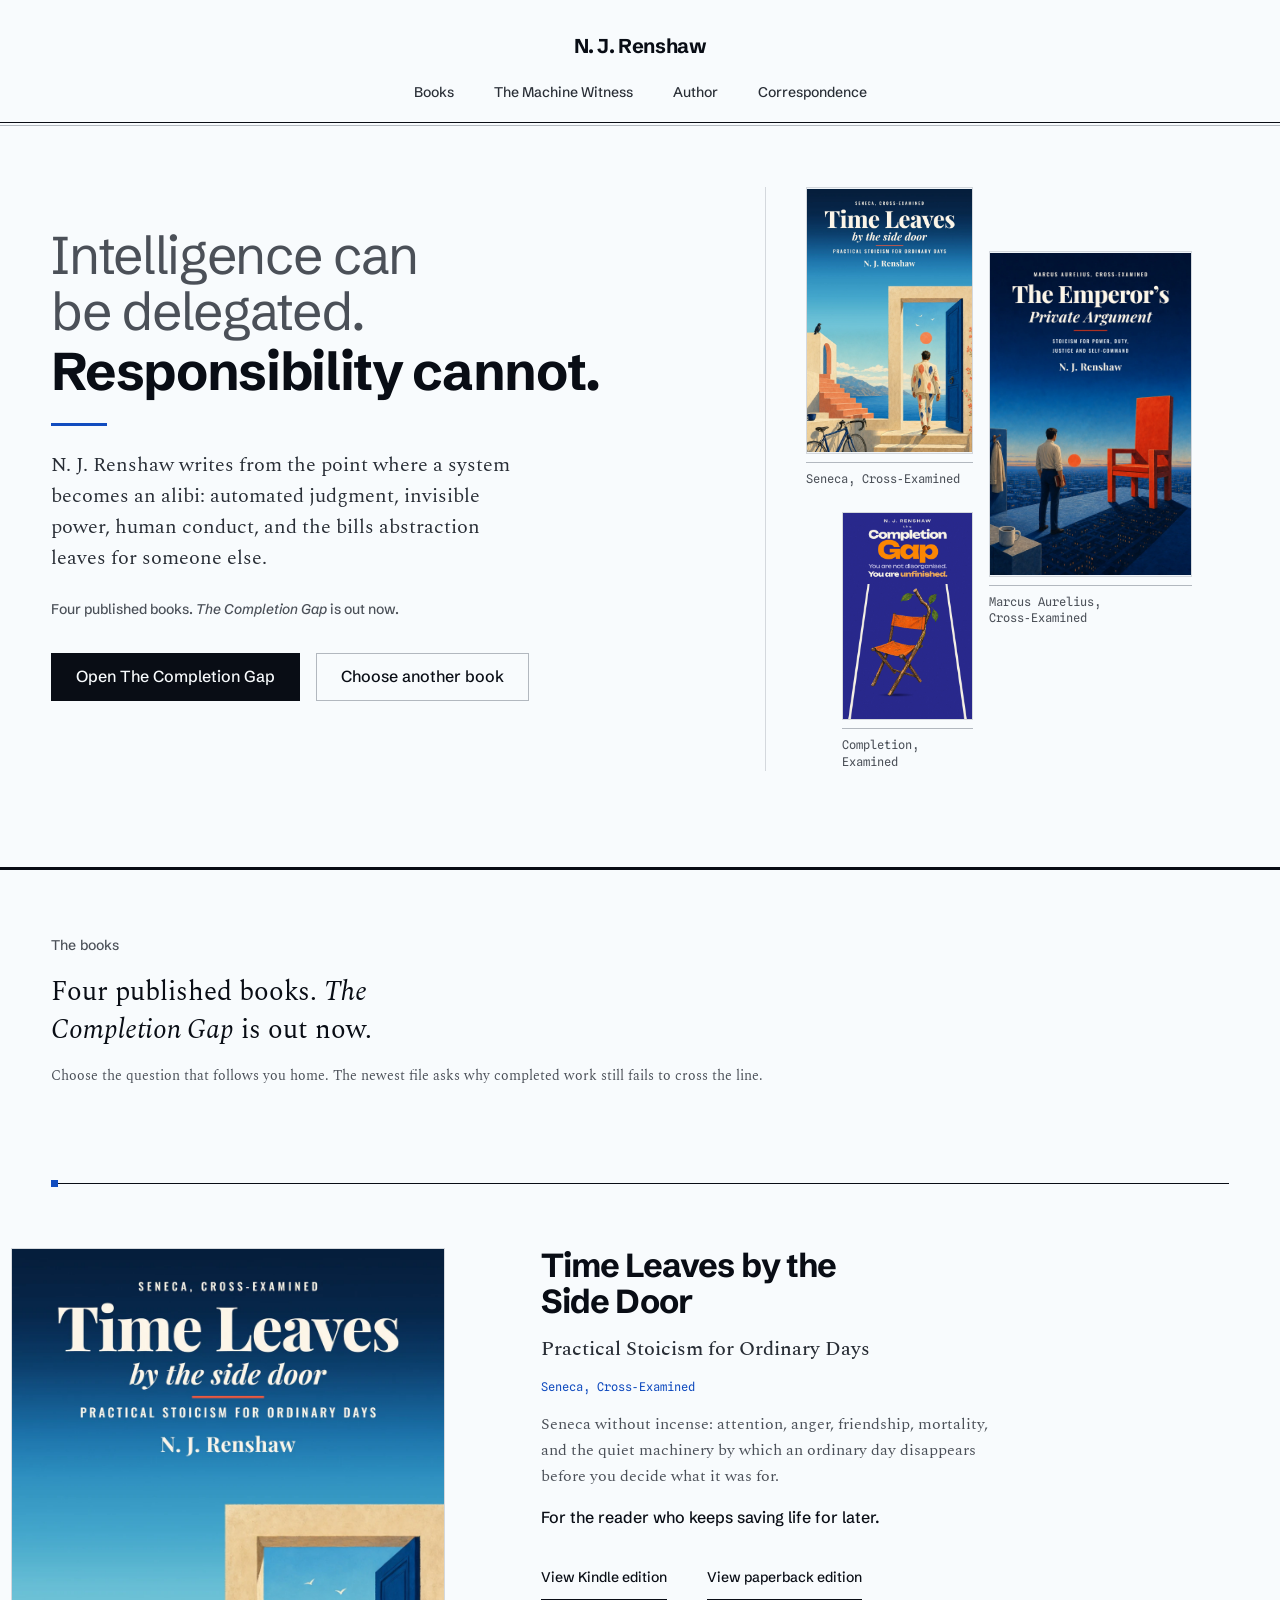
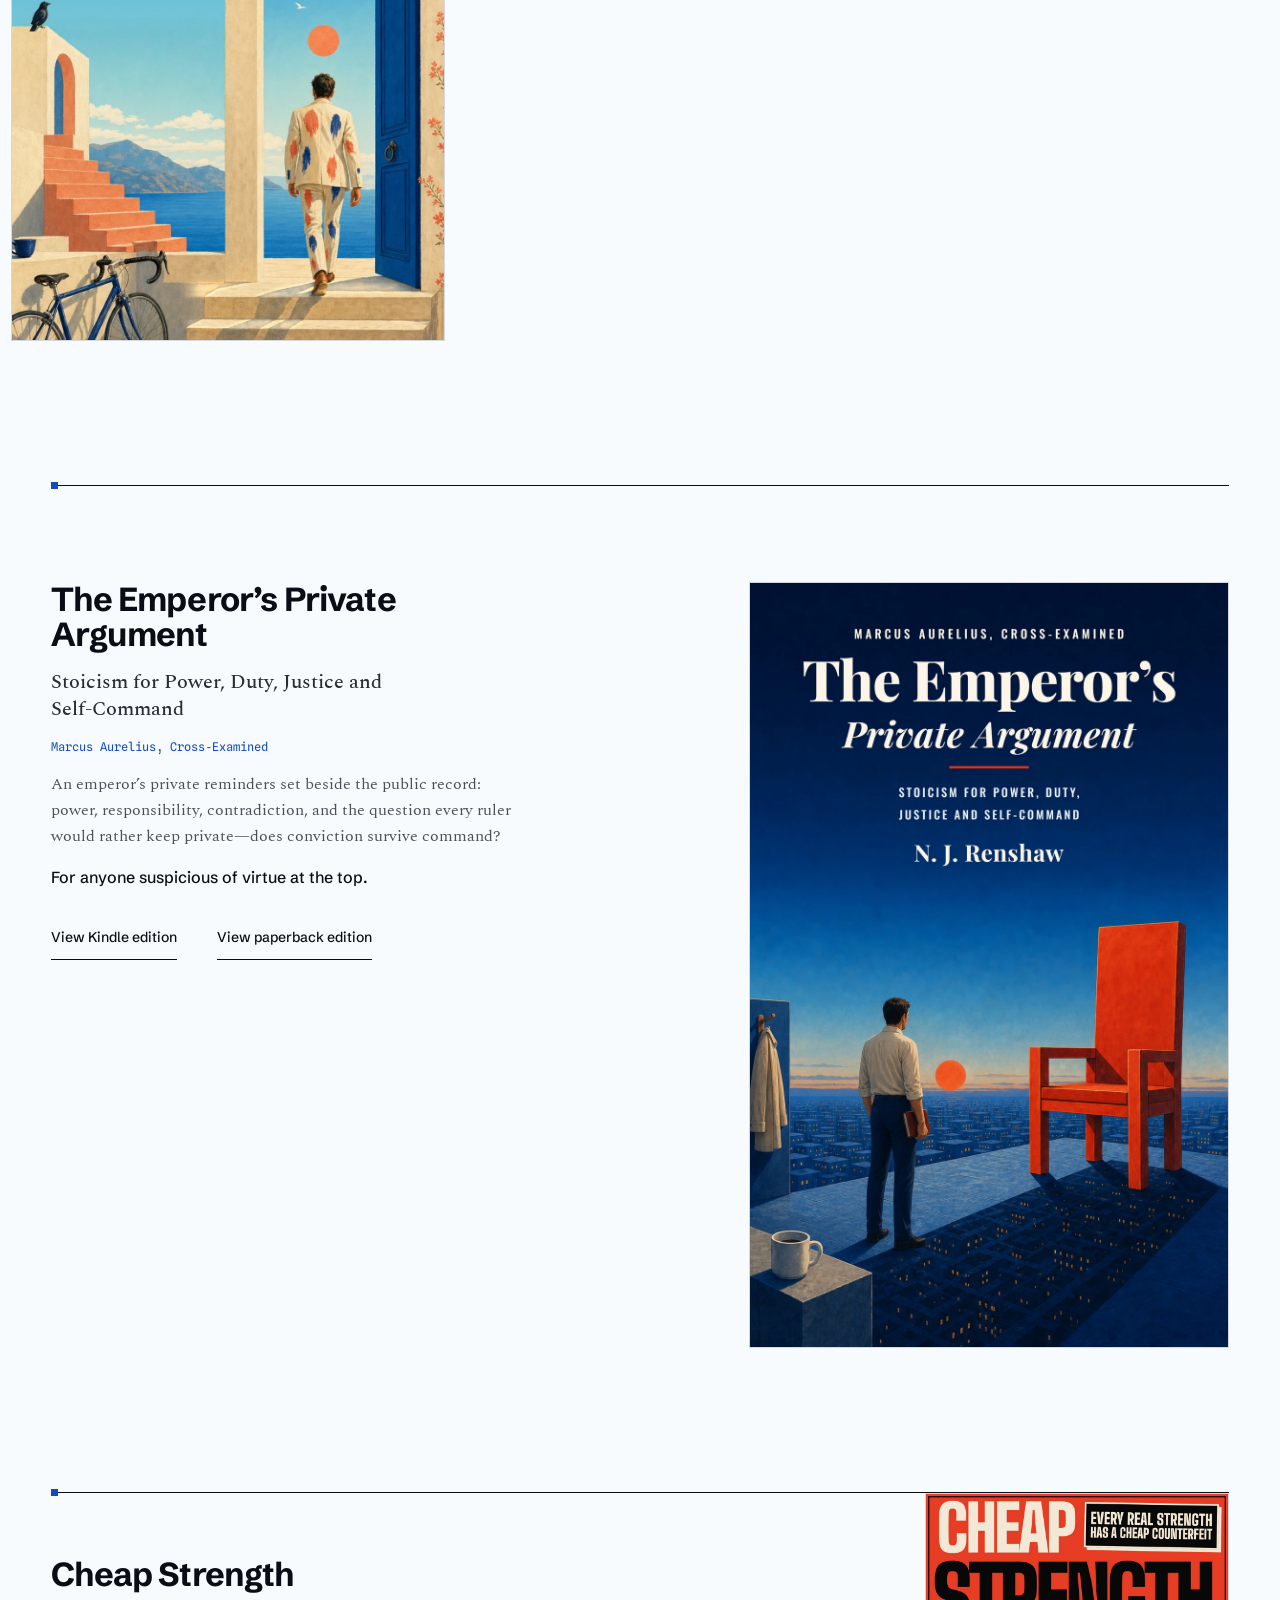
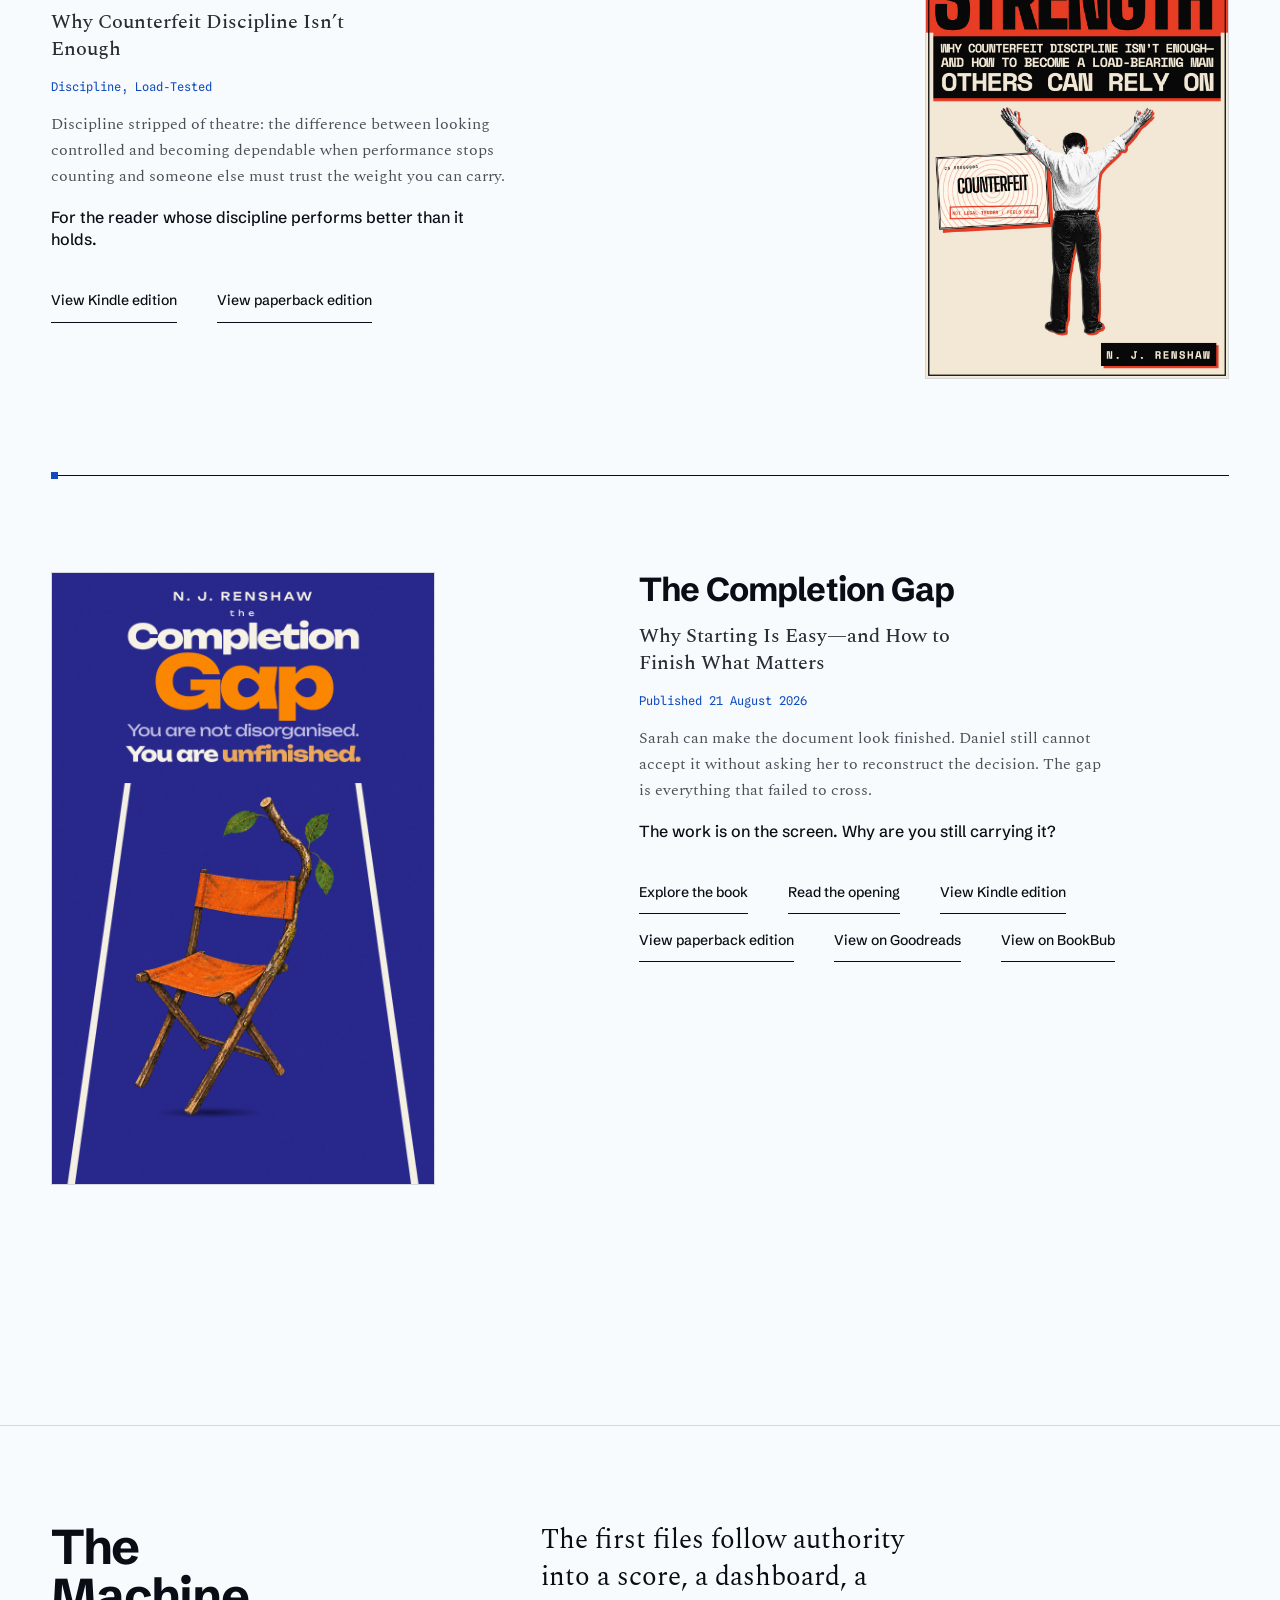
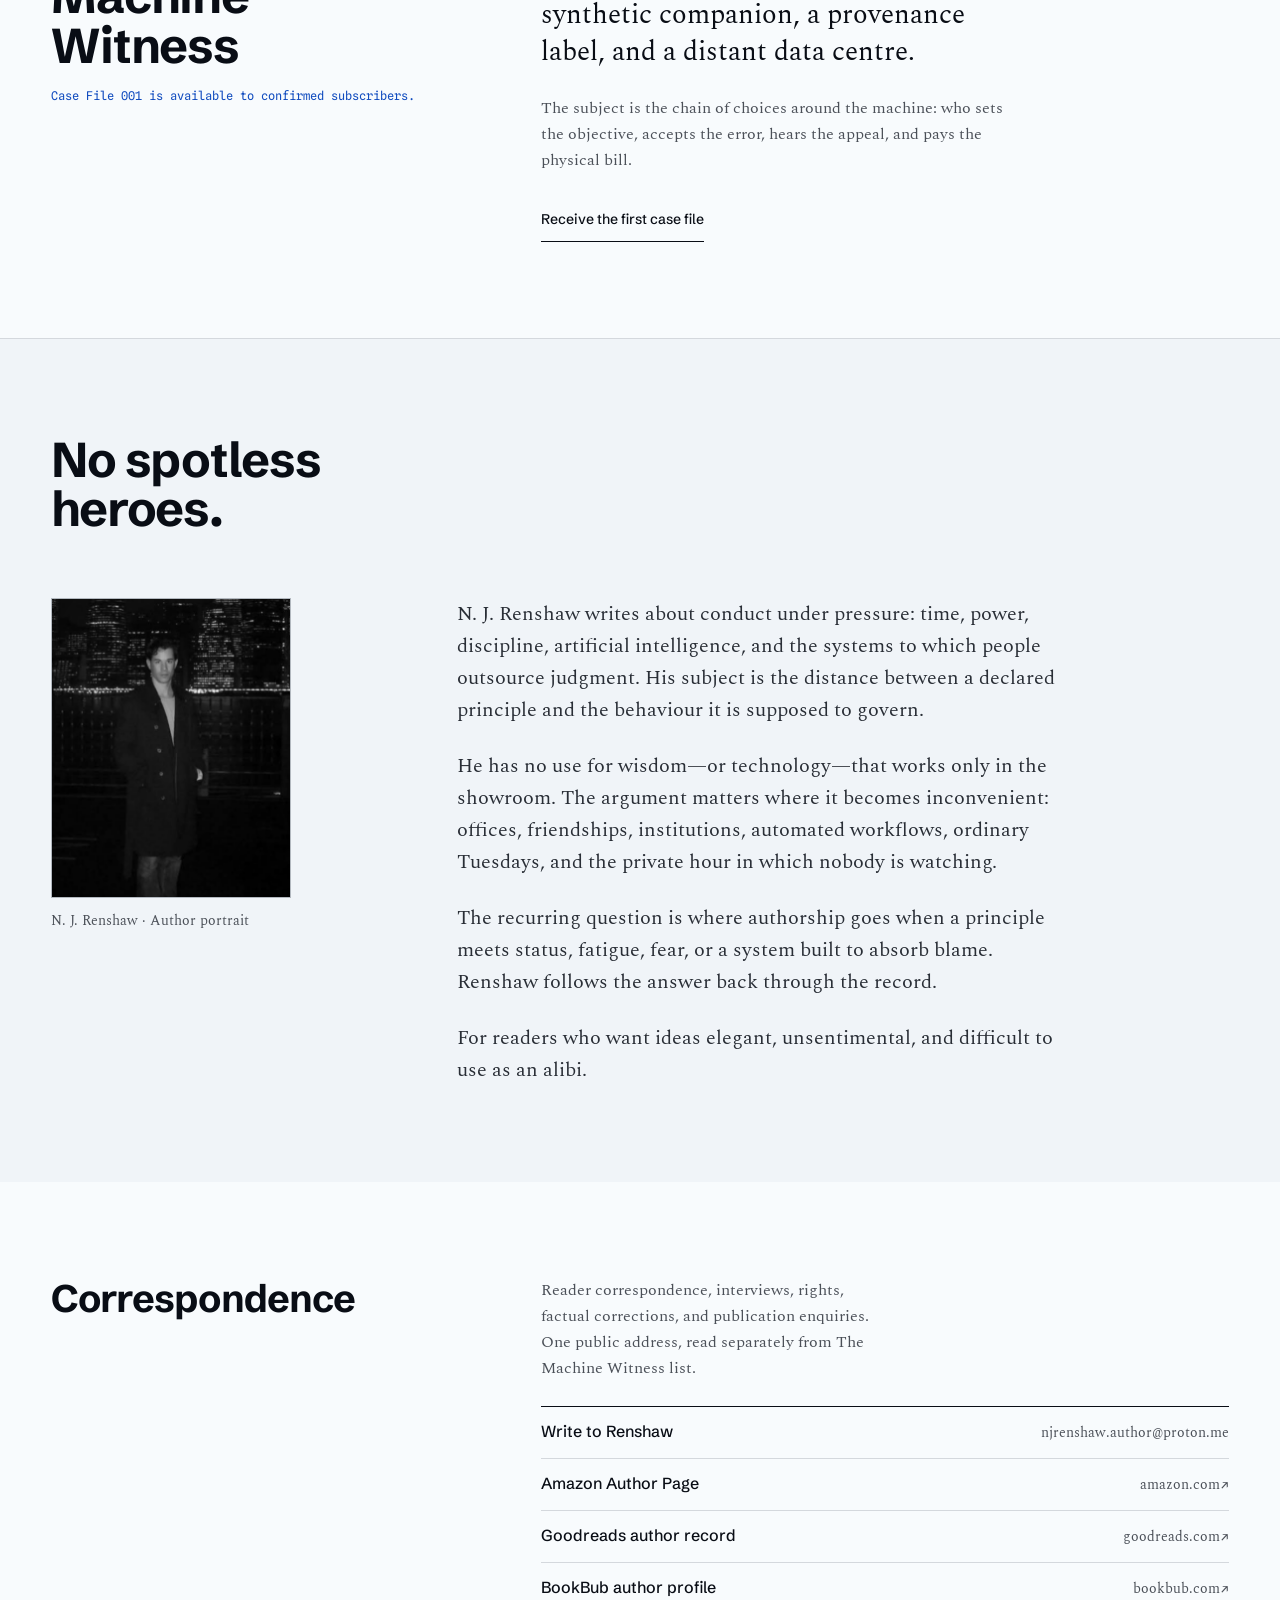
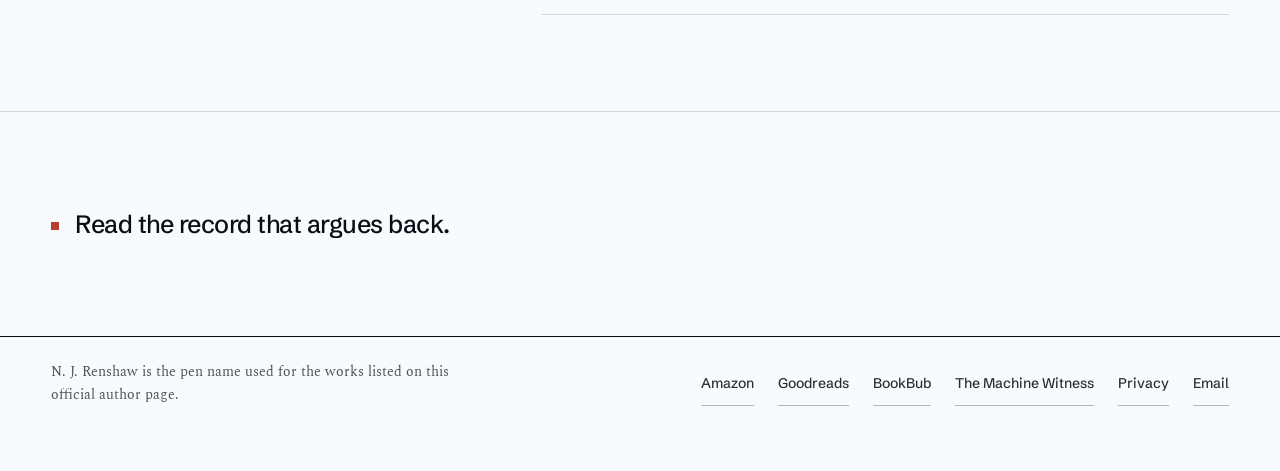
==== commit 739b9bb8: "Use real skyline portrait for N. J. Renshaw" ====
--- a/index.html
+++ b/index.html
@@ -11,7 +11,7 @@
   <link rel="preconnect" href="https://fonts.googleapis.com">
   <link rel="preconnect" href="https://fonts.gstatic.com" crossorigin="">
   <link href="https://fonts.googleapis.com/css2?family=Schibsted+Grotesk:wght@500;700&amp;family=Spectral:wght@400;500&amp;family=Spline+Sans+Mono:wght@400&amp;display=swap" rel="stylesheet">
-  <link rel="stylesheet" href="site.css?v=completion-gap-2">
+  <link rel="stylesheet" href="site.css?v=portrait-1">
   <script>document.documentElement.classList.add("js");</script>
   <script src="site.js" defer=""></script>
 
@@ -20,14 +20,14 @@
   <meta property="og:title" content="N. J. Renshaw — Books and Case Files Against Easy Answers">
   <meta property="og:description" content="Conduct, power, and artificial intelligence—examined where the system becomes an alibi.">
   <meta property="og:url" content="https://njrenshaw.com/">
-  <meta property="og:image" content="https://njrenshaw.com/assets/nj-renshaw-portrait-monochrome-v1.png">
-  <meta property="og:image:width" content="1254">
-  <meta property="og:image:height" content="1254">
-  <meta property="og:image:alt" content="N. J. Renshaw author portrait">
+  <meta property="og:image" content="https://njrenshaw.com/assets/nj-renshaw-skyline-author-avatar-v1.png">
+  <meta property="og:image:width" content="1200">
+  <meta property="og:image:height" content="1200">
+  <meta property="og:image:alt" content="N. J. Renshaw by the New York skyline, in black and white">
   <meta name="twitter:card" content="summary">
   <meta name="twitter:title" content="N. J. Renshaw — Books and Case Files Against Easy Answers">
   <meta name="twitter:description" content="Conduct, power, and artificial intelligence—examined where the system becomes an alibi.">
-  <meta name="twitter:image" content="https://njrenshaw.com/assets/nj-renshaw-portrait-monochrome-v1.png">
+  <meta name="twitter:image" content="https://njrenshaw.com/assets/nj-renshaw-skyline-author-avatar-v1.png">
 
   <title>N. J. Renshaw — Books and Case Files Against Easy Answers</title>
 
@@ -48,7 +48,7 @@
         "@id": "https://njrenshaw.com/#author",
         "name": "N. J. Renshaw",
         "url": "https://njrenshaw.com/",
-        "image": "https://njrenshaw.com/assets/nj-renshaw-portrait-monochrome-v1.png",
+        "image": "https://njrenshaw.com/assets/nj-renshaw-skyline-author-avatar-v1.png",
         "email": "mailto:njrenshaw.author@proton.me",
         "sameAs": [
           "https://www.amazon.com/author/njrenshaw",
@@ -304,8 +304,8 @@
         <h2 id="author-title">No spotless heroes.</h2>
         <figure class="author-portrait">
           <picture>
-            <source srcset="assets/nj-renshaw-portrait-monochrome-v1.webp 1254w" type="image/webp">
-            <img src="assets/nj-renshaw-portrait-monochrome-v1.png" alt="Author portrait of N. J. Renshaw in black and white" width="1254" height="1254" loading="lazy" decoding="async" sizes="(min-width: 60rem) 30vw, (min-width: 40rem) 56vw, 82vw">
+            <source srcset="assets/nj-renshaw-skyline-author-portrait-v1.webp 960w" type="image/webp">
+            <img src="assets/nj-renshaw-skyline-author-portrait-v1.png" alt="Author portrait of N. J. Renshaw by the New York skyline, in black and white" width="960" height="1200" loading="lazy" decoding="async" sizes="(min-width: 60rem) 30vw, (min-width: 40rem) 56vw, 82vw">
           </picture>
           <figcaption>N.&nbsp;J.&nbsp;Renshaw · Author portrait</figcaption>
         </figure>
--- a/site.css
+++ b/site.css
@@ -207,7 +207,7 @@
 
 .author-portrait { width: min(60%, 15rem); }
 
-.author-portrait img { width: 100%; height: auto; aspect-ratio: 1 / 1; object-fit: cover; border: var(--rule-hair) solid var(--color-rule); }
+.author-portrait img { width: 100%; height: auto; aspect-ratio: 4 / 5; object-fit: cover; border: var(--rule-hair) solid var(--color-rule); }
 
 .author-portrait figcaption { padding-block-start: var(--space-sm); color: var(--color-muted); font-size: var(--text-sm); }
 
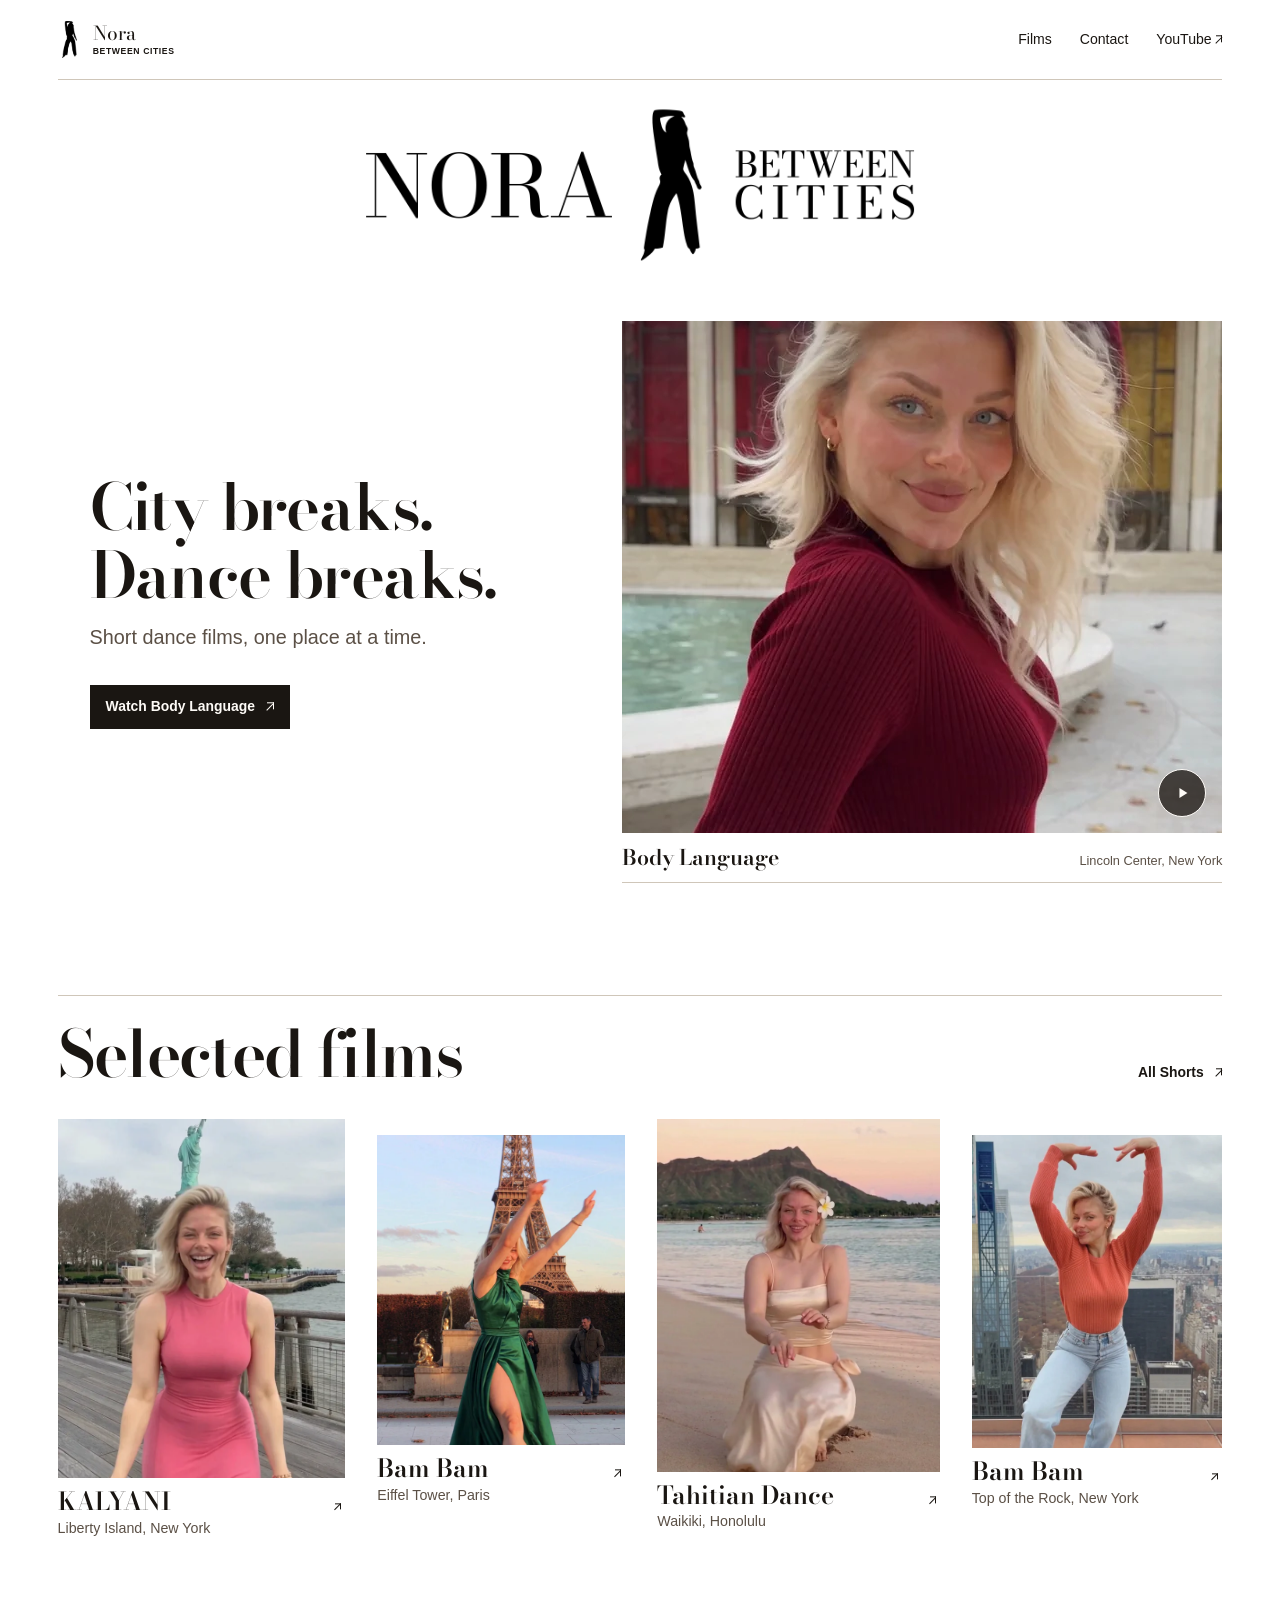
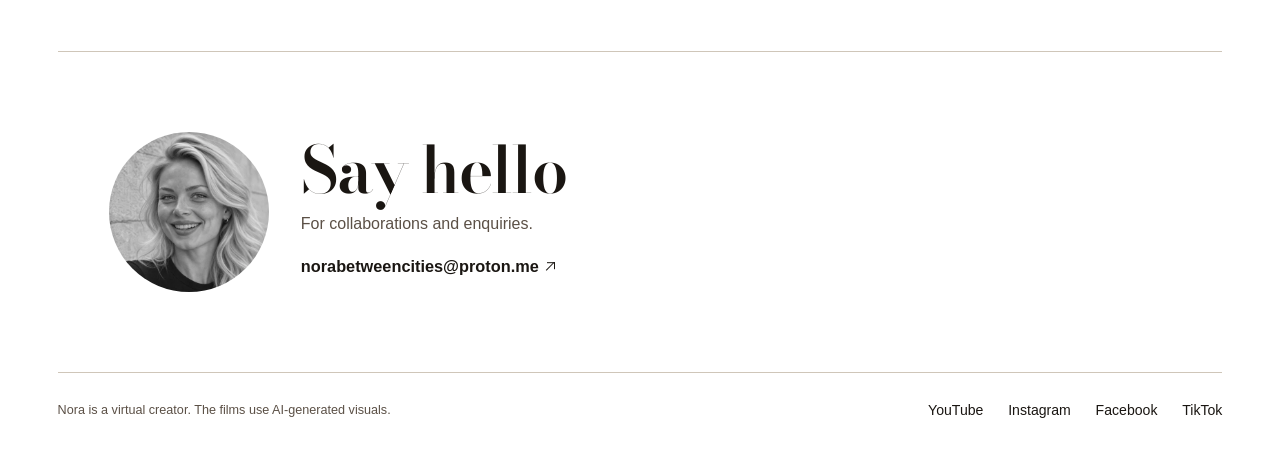
==== commit cdc4acf0: "Publish Nora Between Cities on GitHub Pages" ====
--- a/index.html
+++ b/index.html
@@ -1,378 +1,114 @@
-<!doctype html>
-<html lang="en"><head>
-  <meta charset="utf-8">
-  <meta name="viewport" content="width=device-width, initial-scale=1, viewport-fit=cover">
-  <meta name="description" content="Books and case files against moral disappearance. N. J. Renshaw writes about conduct, power, artificial intelligence, and the systems people use as alibis.">
-  <meta name="author" content="N. J. Renshaw">
-  <meta name="robots" content="index, follow, max-image-preview:large">
-
-  <link rel="canonical" href="https://njrenshaw.com/">
-  <link rel="icon" href="assets/renshaw-mark.svg" type="image/svg+xml">
-  <link rel="preconnect" href="https://fonts.googleapis.com">
-  <link rel="preconnect" href="https://fonts.gstatic.com" crossorigin="">
-  <link href="https://fonts.googleapis.com/css2?family=Schibsted+Grotesk:wght@500;700&amp;family=Spectral:wght@400;500&amp;family=Spline+Sans+Mono:wght@400&amp;display=swap" rel="stylesheet">
-  <link rel="stylesheet" href="site.css?v=portrait-1">
-  <script>document.documentElement.classList.add("js");</script>
-  <script src="site.js" defer=""></script>
-
-  <meta property="og:type" content="website">
-  <meta property="og:site_name" content="N. J. Renshaw">
-  <meta property="og:title" content="N. J. Renshaw — Books and Case Files Against Easy Answers">
-  <meta property="og:description" content="Conduct, power, and artificial intelligence—examined where the system becomes an alibi.">
-  <meta property="og:url" content="https://njrenshaw.com/">
-  <meta property="og:image" content="https://njrenshaw.com/assets/nj-renshaw-skyline-author-avatar-v1.png">
-  <meta property="og:image:width" content="1200">
-  <meta property="og:image:height" content="1200">
-  <meta property="og:image:alt" content="N. J. Renshaw by the New York skyline, in black and white">
-  <meta name="twitter:card" content="summary">
-  <meta name="twitter:title" content="N. J. Renshaw — Books and Case Files Against Easy Answers">
-  <meta name="twitter:description" content="Conduct, power, and artificial intelligence—examined where the system becomes an alibi.">
-  <meta name="twitter:image" content="https://njrenshaw.com/assets/nj-renshaw-skyline-author-avatar-v1.png">
-
-  <title>N. J. Renshaw — Books and Case Files Against Easy Answers</title>
-
-  <script type="application/ld+json">
-  {
-    "@context": "https://schema.org",
-    "@graph": [
-      {
-        "@type": "WebSite",
-        "@id": "https://njrenshaw.com/#website",
-        "url": "https://njrenshaw.com/",
-        "name": "N. J. Renshaw",
-        "description": "The official author page of N. J. Renshaw.",
-        "inLanguage": "en"
-      },
-      {
-        "@type": "Person",
-        "@id": "https://njrenshaw.com/#author",
-        "name": "N. J. Renshaw",
-        "url": "https://njrenshaw.com/",
-        "image": "https://njrenshaw.com/assets/nj-renshaw-skyline-author-avatar-v1.png",
-        "email": "mailto:njrenshaw.author@proton.me",
-        "sameAs": [
-          "https://www.amazon.com/author/njrenshaw",
-          "https://www.goodreads.com/author/show/71809583.N_J_Renshaw"
-        ]
-      },
-      {
-        "@type": "CollectionPage",
-        "@id": "https://njrenshaw.com/witness/#page",
-        "url": "https://njrenshaw.com/witness/",
-        "name": "The Machine Witness",
-        "description": "Case files on artificial intelligence, power, and the decisions nobody wants to own.",
-        "author": { "@id": "https://njrenshaw.com/#author" },
-        "isPartOf": { "@id": "https://njrenshaw.com/#website" },
-        "inLanguage": "en"
-      },
-      {
-        "@type": "Book",
-        "name": "Time Leaves by the Side Door",
-        "author": { "@id": "https://njrenshaw.com/#author" },
-        "sameAs": [
-          "https://www.amazon.com/dp/B0HBV3XY4K",
-          "https://www.amazon.com/dp/B0HBVWCS9L"
-        ]
-      },
-      {
-        "@type": "Book",
-        "name": "The Emperor’s Private Argument",
-        "author": { "@id": "https://njrenshaw.com/#author" },
-        "sameAs": [
-          "https://www.amazon.com/dp/B0HDKWNQ7K",
-          "https://www.amazon.com/dp/B0HDL7622L"
-        ]
-      },
-      {
-        "@type": "Book",
-        "name": "Cheap Strength",
-        "author": { "@id": "https://njrenshaw.com/#author" },
-        "sameAs": [
-          "https://www.amazon.com/dp/B0HF1PBTB7",
-          "https://www.amazon.com/dp/B0HF1SP7L8"
-        ]
-      },
-      {
-        "@type": "Book",
-        "name": "The Completion Gap",
-        "author": { "@id": "https://njrenshaw.com/#author" },
-        "datePublished": "2026-08-21",
-        "sameAs": [
-          "https://www.amazon.com/dp/B0HFCMS2GS",
-          "https://www.amazon.com/dp/B0HFDVK392",
-          "https://www.goodreads.com/book/show/256950457-the-completion-gap",
-          "https://www.bookbub.com/books/the-completion-gap-why-starting-is-easy-and-how-to-finish-what-matters-by-n-j-renshaw"
-        ]
-      }
-    ]
-  }
-  </script>
-</head>
-<body id="top">
-  <!--
-  THESIS: An examination room for ideals — the published books filed as evidence
-  against a single claim: clean ideas make poor alibis under pressure. Refuses the
-  author-template hero and equal book cards.
-  OWN-WORLD: Cool near-white paper, blue-black ink, hairline ledger rules, square
-  geometry, one cobalt signal, one minute oxidized-red counterpoint; Schibsted
-  Grotesk display, Spectral text, Spline Sans Mono annotations.
-  STORY: Meet the thesis, see the evidence, open the record that names your
-  question, leave for the correct Amazon edition with confidence.
-  FIRST VIEWPORT: Masthead; left — thesis, lede, a direct route to The Completion
-  Gap and the wider ledger; right — three staggered cover exhibits with mono captions.
-  FORM: Examination Ledger — split evidence docket over four art-directed records;
-  not Marquee Hero, not N9 nav, not Ft5 footer.
-  FINISH: unreviewed and undocumented is unfinished; this build ends with the
-  finish review, the verdict, and DESIGN.md.
-  -->
-  <a class="skip-link" href="#main">Skip to content</a>
-
-  <header class="masthead">
-    <div class="frame masthead-inner">
-      <a class="wordmark" href="#top">N.&nbsp;J.&nbsp;Renshaw</a>
-      <nav class="masthead-nav" aria-label="Site">
-        <a href="#books">Books</a>
-        <a href="witness/">The Machine Witness</a>
-        <a href="#author">Author</a>
-        <a href="#correspondence">Correspondence</a>
-      </nav>
-    </div>
-  </header>
-
-  <main id="main">
-    <section class="docket" aria-labelledby="thesis">
-      <div class="frame docket-grid">
-        <div class="docket-argument">
-          <h1 id="thesis">
-            <span class="thesis-claim">Intelligence can be delegated.</span>
-            <span class="thesis-verdict">Responsibility cannot.</span>
-          </h1>
-          <p class="docket-lede">N. J. Renshaw writes from the point where a system becomes an alibi: automated judgment, invisible power, human conduct, and the bills abstraction leaves for someone else.</p>
-          <p class="docket-note">Four published books. <i>The Completion Gap</i> is out now.</p>
-          <div class="docket-actions">
-            <a class="action-primary" href="the-completion-gap/">Open The Completion Gap</a>
-            <a class="action-secondary" href="#books">Choose another book</a>
-          </div>
-        </div>
-
-        <div class="docket-evidence" role="group" aria-label="Three selected books, staged as evidence and examined in full below">
-          <figure class="exhibit exhibit-1" style="--i: 0">
-            <picture>
-              <source srcset="assets/time-leaves-cover.webp 1000w" type="image/webp">
-              <img src="assets/time-leaves-cover.jpg" alt="" width="1600" height="2560" decoding="async" sizes="(min-width: 60rem) 16vw, 28vw">
-            </picture>
-            <figcaption aria-hidden="true">Seneca, Cross‑Examined</figcaption>
-          </figure>
-          <figure class="exhibit exhibit-2" style="--i: 1">
-            <picture>
-              <source srcset="assets/emperor-cover.webp 1000w" type="image/webp">
-              <img src="assets/emperor-cover.jpg" alt="" width="1600" height="2560" decoding="async" fetchpriority="high" sizes="(min-width: 60rem) 19vw, 30vw">
-            </picture>
-            <figcaption aria-hidden="true">Marcus Aurelius, Cross‑Examined</figcaption>
-          </figure>
-          <figure class="exhibit exhibit-3" style="--i: 2">
-            <img src="assets/completion-gap-cover.jpg" alt="" width="1600" height="2560" decoding="async" sizes="(min-width: 60rem) 13vw, 24vw">
-            <figcaption aria-hidden="true">Completion, Examined</figcaption>
-          </figure>
-        </div>
-      </div>
-    </section>
-
-    <section class="books" id="books" aria-labelledby="books-title">
-      <div class="frame">
-        <header class="books-head">
-          <h2 id="books-title">The books</h2>
-          <p class="books-statement">Four published books. <i>The Completion Gap</i> is out now.</p>
-          <p class="books-support">Choose the question that follows you home. The newest file asks why completed work still fails to cross the line.</p>
-        </header>
-
-        <article class="record record-a is-resolved" aria-labelledby="book-time-leaves">
-          <div class="record-rule" aria-hidden="true"><span class="record-mark"></span></div>
-          <div class="record-grid">
-            <a class="record-cover" href="https://www.amazon.com/dp/B0HBV3XY4K" target="_blank" rel="noopener noreferrer">
-              <picture>
-                <source srcset="assets/time-leaves-cover.webp 1000w" type="image/webp">
-                <img src="assets/time-leaves-cover.jpg" alt="Cover of Time Leaves by the Side Door" width="1600" height="2560" loading="lazy" decoding="async" sizes="(min-width: 60rem) 26vw, (min-width: 40rem) 44vw, 82vw">
-              </picture>
-              <span class="sr-only">Time Leaves by the Side Door — view Kindle edition on Amazon (opens in a new tab)</span>
-            </a>
-            <div class="record-body">
-              <h3 id="book-time-leaves">Time Leaves by the Side&nbsp;Door</h3>
-              <p class="record-subtitle">Practical Stoicism for Ordinary Days</p>
-              <p class="record-designation">Seneca, Cross‑Examined</p>
-              <p class="record-description">Seneca without incense: attention, anger, friendship, mortality, and the quiet machinery by which an ordinary day disappears before you decide what it was for.</p>
-              <p class="record-hook">For the reader who keeps saving life for later.</p>
-              <nav class="edition-links" aria-label="Time Leaves by the Side Door editions">
-                <a href="https://www.amazon.com/dp/B0HBV3XY4K" target="_blank" rel="noopener noreferrer">View Kindle edition<span class="sr-only"> of Time Leaves by the Side Door on Amazon (opens in a new tab)</span></a>
-                <a href="https://www.amazon.com/dp/B0HBVWCS9L" target="_blank" rel="noopener noreferrer">View paperback edition<span class="sr-only"> of Time Leaves by the Side Door on Amazon (opens in a new tab)</span></a>
-              </nav>
-            </div>
-          </div>
-        </article>
-
-        <article class="record record-b is-resolved" aria-labelledby="book-emperor">
-          <div class="record-rule" aria-hidden="true"><span class="record-mark"></span></div>
-          <div class="record-grid">
-            <a class="record-cover" href="https://www.amazon.com/dp/B0HDKWNQ7K" target="_blank" rel="noopener noreferrer">
-              <picture>
-                <source srcset="assets/emperor-cover.webp 1000w" type="image/webp">
-                <img src="assets/emperor-cover.jpg" alt="Cover of The Emperor’s Private Argument" width="1600" height="2560" loading="lazy" decoding="async" sizes="(min-width: 60rem) 32vw, (min-width: 40rem) 44vw, 82vw">
-              </picture>
-              <span class="sr-only">The Emperor’s Private Argument — view Kindle edition on Amazon (opens in a new tab)</span>
-            </a>
-            <div class="record-body">
-              <h3 id="book-emperor">The Emperor’s Private Argument</h3>
-              <p class="record-subtitle">Stoicism for Power, Duty, Justice and Self‑Command</p>
-              <p class="record-designation">Marcus Aurelius, Cross‑Examined</p>
-              <p class="record-description">An emperor’s private reminders set beside the public record: power, responsibility, contradiction, and the question every ruler would rather keep private—does conviction survive command?</p>
-              <p class="record-hook">For anyone suspicious of virtue at the top.</p>
-              <nav class="edition-links" aria-label="The Emperor’s Private Argument editions">
-                <a href="https://www.amazon.com/dp/B0HDKWNQ7K" target="_blank" rel="noopener noreferrer">View Kindle edition<span class="sr-only"> of The Emperor’s Private Argument on Amazon (opens in a new tab)</span></a>
-                <a href="https://www.amazon.com/dp/B0HDL7622L" target="_blank" rel="noopener noreferrer">View paperback edition<span class="sr-only"> of The Emperor’s Private Argument on Amazon (opens in a new tab)</span></a>
-              </nav>
-            </div>
-          </div>
-        </article>
-
-        <article class="record record-c is-resolved" aria-labelledby="book-cheap-strength">
-          <div class="record-rule" aria-hidden="true"><span class="record-mark"></span></div>
-          <div class="record-grid">
-            <a class="record-cover" href="https://www.amazon.com/dp/B0HF1PBTB7" target="_blank" rel="noopener noreferrer">
-              <picture>
-                <source srcset="assets/cheap-strength-cover.webp 1000w" type="image/webp">
-                <img src="assets/cheap-strength-cover.jpg" alt="Cover of Cheap Strength" width="1600" height="2560" loading="lazy" decoding="async" sizes="(min-width: 60rem) 21vw, (min-width: 40rem) 44vw, 82vw">
-              </picture>
-              <span class="sr-only">Cheap Strength — view Kindle edition on Amazon (opens in a new tab)</span>
-            </a>
-            <div class="record-body">
-              <h3 id="book-cheap-strength">Cheap Strength</h3>
-              <p class="record-subtitle">Why Counterfeit Discipline Isn’t Enough</p>
-              <p class="record-designation">Discipline, Load‑Tested</p>
-              <p class="record-description">Discipline stripped of theatre: the difference between looking controlled and becoming dependable when performance stops counting and someone else must trust the weight you can carry.</p>
-              <p class="record-hook">For the reader whose discipline performs better than it holds.</p>
-              <nav class="edition-links" aria-label="Cheap Strength editions">
-                <a href="https://www.amazon.com/dp/B0HF1PBTB7" target="_blank" rel="noopener noreferrer">View Kindle edition<span class="sr-only"> of Cheap Strength on Amazon (opens in a new tab)</span></a>
-                <a href="https://www.amazon.com/dp/B0HF1SP7L8" target="_blank" rel="noopener noreferrer">View paperback edition<span class="sr-only"> of Cheap Strength on Amazon (opens in a new tab)</span></a>
-              </nav>
-            </div>
-          </div>
-        </article>
-
-        <article class="record record-d is-resolved" aria-labelledby="book-completion-gap">
-          <div class="record-rule" aria-hidden="true"><span class="record-mark"></span></div>
-          <div class="record-grid">
-            <a class="record-cover" href="https://www.amazon.com/dp/B0HFCMS2GS" target="_blank" rel="noopener noreferrer">
-              <img src="assets/completion-gap-cover.jpg" alt="Cover of The Completion Gap" width="1600" height="2560" loading="lazy" decoding="async" sizes="(min-width: 60rem) 24rem, (min-width: 40rem) 44vw, 82vw">
-              <span class="sr-only">The Completion Gap — view the Kindle edition on Amazon (opens in a new tab)</span>
-            </a>
-            <div class="record-body">
-              <h3 id="book-completion-gap">The Completion Gap</h3>
-              <p class="record-subtitle">Why Starting Is Easy—and How to Finish What Matters</p>
-              <p class="record-designation">Published 21 August 2026</p>
-              <p class="record-description">Sarah can make the document look finished. Daniel still cannot accept it without asking her to reconstruct the decision. The gap is everything that failed to cross.</p>
-              <p class="record-hook">The work is on the screen. Why are you still carrying it?</p>
-              <nav class="edition-links" aria-label="The Completion Gap destinations">
-                <a href="the-completion-gap/">Explore the book</a>
-                <a href="https://read.amazon.com/sample/B0HFCMS2GS?clientId=share" target="_blank" rel="noopener noreferrer">Read the opening<span class="sr-only"> of The Completion Gap on Amazon (opens in a new tab)</span></a>
-                <a href="https://www.amazon.com/dp/B0HFCMS2GS" target="_blank" rel="noopener noreferrer">View Kindle edition<span class="sr-only"> of The Completion Gap on Amazon (opens in a new tab)</span></a>
-                <a href="https://www.amazon.com/dp/B0HFDVK392" target="_blank" rel="noopener noreferrer">View paperback edition<span class="sr-only"> of The Completion Gap on Amazon (opens in a new tab)</span></a>
-                <a href="https://www.goodreads.com/book/show/256950457-the-completion-gap" target="_blank" rel="noopener noreferrer">View on Goodreads<span class="sr-only"> (opens in a new tab)</span></a>
-                <a href="https://www.bookbub.com/books/the-completion-gap-why-starting-is-easy-and-how-to-finish-what-matters-by-n-j-renshaw" target="_blank" rel="noopener noreferrer">View on BookBub<span class="sr-only"> (opens in a new tab)</span></a>
-              </nav>
-            </div>
-          </div>
-        </article>
-      </div>
-    </section>
-
-    <section class="witness" id="witness" aria-labelledby="witness-title">
-      <div class="frame witness-layout">
-        <div class="witness-heading">
-          <h2 id="witness-title">The Machine Witness</h2>
-          <p class="witness-status">Case File 001 is available to confirmed subscribers.</p>
-        </div>
-        <div class="witness-copy">
-          <p class="witness-statement">The first files follow authority into a score, a dashboard, a synthetic companion, a provenance label, and a distant data centre.</p>
-          <p class="witness-description">The subject is the chain of choices around the machine: who sets the objective, accepts the error, hears the appeal, and pays the physical bill.</p>
-          <a class="witness-link" href="witness/">Receive the first case file</a>
-        </div>
-      </div>
-    </section>
-
-    <section class="author" id="author" aria-labelledby="author-title">
-      <div class="frame author-layout">
-        <h2 id="author-title">No spotless heroes.</h2>
-        <figure class="author-portrait">
-          <picture>
-            <source srcset="assets/nj-renshaw-skyline-author-portrait-v1.webp 960w" type="image/webp">
-            <img src="assets/nj-renshaw-skyline-author-portrait-v1.png" alt="Author portrait of N. J. Renshaw by the New York skyline, in black and white" width="960" height="1200" loading="lazy" decoding="async" sizes="(min-width: 60rem) 30vw, (min-width: 40rem) 56vw, 82vw">
-          </picture>
-          <figcaption>N.&nbsp;J.&nbsp;Renshaw · Author portrait</figcaption>
-        </figure>
-        <div class="author-copy">
-          <p>N. J. Renshaw writes about conduct under pressure: time, power, discipline, artificial intelligence, and the systems to which people outsource judgment. His subject is the distance between a declared principle and the behaviour it is supposed to govern.</p>
-          <p>He has no use for wisdom—or technology—that works only in the showroom. The argument matters where it becomes inconvenient: offices, friendships, institutions, automated workflows, ordinary Tuesdays, and the private hour in which nobody is watching.</p>
-          <p>The recurring question is where authorship goes when a principle meets status, fatigue, fear, or a system built to absorb blame. Renshaw follows the answer back through the record.</p>
-          <p>For readers who want ideas elegant, unsentimental, and difficult to use as an alibi.</p>
-        </div>
-      </div>
-    </section>
-
-    <section class="correspondence" id="correspondence" aria-labelledby="correspondence-title">
-      <div class="frame correspondence-layout">
-        <h2 id="correspondence-title">Correspondence</h2>
-        <div class="routes">
-          <p class="routes-intro">Reader correspondence, interviews, rights, factual corrections, and publication enquiries. One public address, read separately from The Machine Witness list.</p>
-          <ul class="routes-list">
-            <li>
-              <a class="route" href="mailto:njrenshaw.author@proton.me">
-                <span class="route-label">Write to Renshaw</span>
-                <span class="route-detail">njrenshaw.author@proton.me</span>
-              </a>
-            </li>
-            <li>
-              <a class="route" href="https://www.amazon.com/author/njrenshaw" target="_blank" rel="noopener noreferrer">
-                <span class="route-label">Amazon Author Page<span class="sr-only"> (opens in a new tab)</span></span>
-                <span class="route-detail" aria-hidden="true">amazon.com ↗</span>
-              </a>
-            </li>
-            <li>
-              <a class="route" href="https://www.goodreads.com/author/show/71809583.N_J_Renshaw" target="_blank" rel="noopener noreferrer">
-                <span class="route-label">Goodreads author record<span class="sr-only"> (opens in a new tab)</span></span>
-                <span class="route-detail" aria-hidden="true">goodreads.com ↗</span>
-              </a>
-            </li>
-            <li>
-              <a class="route" href="https://www.bookbub.com/authors/n-j-renshaw" target="_blank" rel="noopener noreferrer">
-                <span class="route-label">BookBub author profile<span class="sr-only"> (opens in a new tab)</span></span>
-                <span class="route-detail" aria-hidden="true">bookbub.com ↗</span>
-              </a>
-            </li>
-          </ul>
-        </div>
-      </div>
-    </section>
-
-    <section class="close" aria-label="Closing statement">
-      <div class="frame">
-        <p class="close-statement"><span class="close-mark" aria-hidden="true"></span>Read the record that argues back.</p>
-      </div>
-    </section>
-  </main>
-
-  <footer class="site-footer">
-    <div class="frame footer-line">
-      <p>N. J. Renshaw is the pen name used for the works listed on this official author page.</p>
-      <nav class="footer-links" aria-label="Author links">
-        <a href="https://www.amazon.com/author/njrenshaw" target="_blank" rel="noopener noreferrer">Amazon<span class="sr-only"> Author Page (opens in a new tab)</span></a>
-        <a href="https://www.goodreads.com/author/show/71809583.N_J_Renshaw" target="_blank" rel="noopener noreferrer">Goodreads<span class="sr-only"> author record (opens in a new tab)</span></a>
-        <a href="https://www.bookbub.com/authors/n-j-renshaw" target="_blank" rel="noopener noreferrer">BookBub<span class="sr-only"> author profile (opens in a new tab)</span></a>
-        <a href="witness/">The Machine Witness</a>
-        <a href="privacy/">Privacy</a>
-        <a href="mailto:njrenshaw.author@proton.me">Email</a>
-      </nav>
-    </div>
-  </footer>
-
-
-</body></html>
+<!doctype html>
+<html lang="en">
+<head>
+  <meta charset="utf-8">
+  <meta name="viewport" content="width=device-width, initial-scale=1">
+  <meta name="theme-color" content="#ffffff">
+  <meta name="description" content="Nora Between Cities. Short dance films from New York, Paris and wherever the music goes next.">
+  <meta property="og:type" content="website">
+  <meta property="og:site_name" content="Nora Between Cities">
+  <meta property="og:title" content="Nora Between Cities">
+  <meta property="og:description" content="City breaks. Dance breaks. Short dance films by Nora.">
+  <link rel="icon" href="assets/nora-icon.png" type="image/png">
+  <link rel="stylesheet" href="site.css">
+  <title>Nora Between Cities | Dance Films</title>
+</head>
+<body>
+  <a class="skip-link" href="#main">Skip to content</a>
+  <header class="masthead page-width" id="top">
+    <a class="masthead-brand" href="#top">
+      <img src="assets/nora-mark.webp" width="21" height="37" alt="">
+      <span>Nora <span class="masthead-subtitle">Between Cities</span></span>
+    </a>
+    <nav aria-label="Main navigation">
+      <a href="#films">Films</a>
+      <a href="#contact">Contact</a>
+      <a href="https://www.youtube.com/@NoraBetweenCities/shorts">YouTube <span class="arrow arrow-external" aria-hidden="true"></span></a>
+    </nav>
+  </header>
+
+  <main id="main" class="page-width">
+    <h1 class="channel-banner">
+      <img src="assets/youtube-banner.png" width="2560" height="1440" alt="Nora Between Cities" fetchpriority="high">
+    </h1>
+
+    <section class="opening" aria-labelledby="opening-title">
+      <div class="opening-copy">
+        <h2 id="opening-title">City breaks.<br>Dance breaks.</h2>
+        <p>Short dance films, one place at a time.</p>
+        <div class="opening-links">
+          <a class="button" href="https://www.youtube.com/shorts/RkDpoYacyPw">Watch Body Language <span class="arrow arrow-external" aria-hidden="true"></span></a>
+        </div>
+      </div>
+
+      <figure class="opening-film">
+        <a class="opening-frame" href="https://www.youtube.com/shorts/RkDpoYacyPw" aria-label="Watch Body Language at Lincoln Center on YouTube">
+          <picture>
+            <source media="(max-width: 599px)" srcset="assets/lincoln-center-mobile.webp" width="600" height="1066">
+            <img src="assets/lincoln-center.webp" width="1120" height="1991" alt="Nora in burgundy by the fountain at Lincoln Center" fetchpriority="high">
+          </picture>
+          <span class="frame-play" aria-hidden="true"></span>
+        </a>
+        <figcaption><span>Body Language</span><span>Lincoln Center, New York</span></figcaption>
+      </figure>
+    </section>
+
+    <section class="films" id="films" aria-labelledby="films-title">
+      <div class="section-heading">
+        <h2 id="films-title">Selected films</h2>
+        <a class="text-link" href="https://www.youtube.com/@NoraBetweenCities/shorts">All Shorts <span class="arrow arrow-external" aria-hidden="true"></span></a>
+      </div>
+
+      <ul class="film-grid">
+        <li>
+          <a class="film" href="https://www.youtube.com/shorts/jpY1FUJPsFc" aria-label="Watch KALYANI at Liberty Island on YouTube">
+            <span class="film-photo"><img src="assets/lady-liberty.webp" width="640" height="1138" alt="Nora in pink on the pier with the Statue of Liberty behind her" loading="lazy" decoding="async"></span>
+            <span class="film-title">KALYANI <span class="arrow arrow-external" aria-hidden="true"></span></span>
+            <span class="film-location">Liberty Island, New York</span>
+          </a>
+        </li>
+        <li>
+          <a class="film" href="https://www.youtube.com/shorts/8ZjZOc_VXJg" aria-label="Watch Bam Bam at the Eiffel Tower on YouTube">
+            <span class="film-photo film-photo-paris"><img src="assets/eiffel-tower.webp" width="640" height="1137" alt="Nora dancing in green in front of the Eiffel Tower" loading="lazy" decoding="async"></span>
+            <span class="film-title">Bam Bam <span class="arrow arrow-external" aria-hidden="true"></span></span>
+            <span class="film-location">Eiffel Tower, Paris</span>
+          </a>
+        </li>
+        <li>
+          <a class="film" href="https://www.youtube.com/shorts/yY_BMFcjcW4" aria-label="Watch Tahitian Dance at Waikiki on YouTube">
+            <span class="film-photo film-photo-waikiki"><img src="assets/waikiki.webp" width="640" height="1137" alt="Nora on Waikiki Beach at dusk, with Diamond Head across the water" loading="lazy" decoding="async"></span>
+            <span class="film-title">Tahitian Dance <span class="arrow arrow-external" aria-hidden="true"></span></span>
+            <span class="film-location">Waikiki, Honolulu</span>
+          </a>
+        </li>
+        <li>
+          <a class="film" href="https://www.youtube.com/shorts/snagdnA_Mf8" aria-label="Watch Bam Bam at Top of the Rock on YouTube">
+            <span class="film-photo film-photo-rock"><img src="assets/top-of-the-rock.webp" width="640" height="1138" alt="Nora in tangerine on Top of the Rock above Manhattan" loading="lazy" decoding="async"></span>
+            <span class="film-title">Bam Bam <span class="arrow arrow-external" aria-hidden="true"></span></span>
+            <span class="film-location">Top of the Rock, New York</span>
+          </a>
+        </li>
+      </ul>
+    </section>
+
+    <section class="contact" id="contact" aria-labelledby="contact-title">
+      <img class="portrait" src="assets/portrait.webp" width="464" height="464" alt="Nora smiling in a black-and-white portrait" loading="lazy" decoding="async">
+      <div>
+        <h2 id="contact-title">Say hello</h2>
+        <p>For collaborations and enquiries.</p>
+        <a class="contact-email" href="mailto:norabetweencities@proton.me">norabetweencities@proton.me <span class="arrow arrow-external" aria-hidden="true"></span></a>
+      </div>
+    </section>
+  </main>
+
+  <footer class="site-footer page-width">
+    <p>Nora is a virtual creator. The films use AI-generated visuals.</p>
+    <nav aria-label="Social profiles">
+      <a href="https://www.youtube.com/@NoraBetweenCities">YouTube</a>
+      <a href="https://www.instagram.com/nora.between.cities/">Instagram</a>
+      <a href="https://www.facebook.com/profile.php?id=61596066533034">Facebook</a>
+      <a href="https://www.tiktok.com/@nora.between.cities">TikTok</a>
+    </nav>
+  </footer>
+</body>
+</html>
--- a/site.css
+++ b/site.css
@@ -1,426 +1,365 @@
-/* Hallmark · pre-emit critique: P5 H5 E5 S5 R5 V4 */
-/* Hallmark · macrostructure: Examination Ledger (bespoke) · genre: editorial-luxury · theme: custom
- * nav: N6-family institutional masthead (knobs: no issue line · wordmark xl · ink rule + echo rule)
- * footer: Ft2 inline single line (knobs: disclosure/links order · spaced density)
- * enrichment: none — canonical covers and portrait are the imagery · motion: one idea, "evidence resolves into place"
- * contrast: pass (40–41) · slop: pass (42–45) · honest: pass (46) · chrome: pass (47) · tokens: pass (48)
- * responsive: pass (49) · icons: pass (30) · mobile: pass (34, 49, 50–57) · verified at 320/375/414/640/768/1280/1440/1920
- */
-@import url("./tokens.css?v=machine-witness-1");
-
-*, ::before, ::after { box-sizing: border-box; }
-
-html, body { overflow-x: clip; }
-
-html { background: var(--color-paper); scroll-behavior: smooth; }
-
-body { margin: 0px; color: var(--color-ink); background: var(--color-paper); font-family: var(--font-body); font-size: var(--text-base); font-weight: 400; line-height: 1.62; font-synthesis: none; text-rendering: optimizelegibility; -webkit-font-smoothing: antialiased; }
-
-img, picture { display: block; max-width: 100%; }
-
-h1, h2, h3, p, figure, ul { margin: 0px; }
-
-ul { padding: 0px; list-style: none; }
-
-h1, h2, h3 { min-width: 0px; overflow-wrap: anywhere; font-family: var(--font-display); font-style: normal; font-weight: 700; letter-spacing: -0.025em; }
-
-a { color: inherit; }
-
-a:focus-visible, .skip-link:focus { outline: 3px solid var(--color-focus); outline-offset: 3px; }
-
-.sr-only { position: absolute; width: 1px; height: 1px; margin: -1px; padding: 0px; overflow: clip; clip-path: inset(50%); white-space: nowrap; border: 0px; }
-
-.frame { width: min(calc(100% - (2 * var(--page-gutter))), var(--page-max)); margin-inline: auto; }
-
-.skip-link { position: fixed; inset-block-start: var(--space-md); inset-inline-start: var(--space-md); z-index: var(--z-sticky); padding: var(--space-sm) var(--space-md); color: var(--color-paper); background: var(--color-ink); font-family: var(--font-display); font-size: var(--text-sm); font-weight: 500; text-decoration: none; white-space: nowrap; transform: translateY(-250%); }
-
-.skip-link:focus { transform: translateY(0px); }
-
-.masthead { position: relative; border-block-end: var(--rule-hair) solid var(--color-ink); }
-
-.masthead::after { content: ""; position: absolute; inset-inline: 0px; inset-block-end: -4px; height: var(--rule-hair); background: var(--color-rule); }
-
-.masthead-inner { display: grid; justify-items: center; gap: var(--space-3xs); padding-block: var(--space-lg) var(--space-sm); }
-
-.wordmark { display: inline-flex; align-items: center; min-height: 2.75rem; font-family: var(--font-display); font-size: var(--text-md); font-weight: 700; letter-spacing: -0.02em; text-decoration: none; white-space: nowrap; }
-
-.masthead-nav { display: flex; flex-wrap: wrap; justify-content: center; column-gap: var(--space-lg); row-gap: 0px; }
-
-@media (min-width: 40rem) {
-  .masthead-nav { column-gap: var(--space-xl); }
-}
-
-.masthead-nav a { position: relative; display: inline-flex; align-items: center; min-height: 2.75rem; font-family: var(--font-display); font-size: var(--text-sm); font-weight: 500; color: var(--color-ink-2); text-decoration: none; white-space: nowrap; transition: color var(--dur-micro) var(--ease-out); }
-
-.masthead-nav a::after { content: ""; position: absolute; inset-inline: 0px; inset-block-end: 0.5rem; height: var(--rule-hair); background: var(--color-accent); transform: scaleX(0); transform-origin: left center; transition: transform var(--dur-short) var(--ease-out); }
-
-.masthead-nav a:hover, .masthead-nav a:active { color: var(--color-ink); }
-
-.masthead-nav a:hover::after, .masthead-nav a:focus-visible::after { transform: scaleX(1); }
-
-.docket { padding-block: var(--space-xl) var(--space-2xl); }
-
-.docket-grid { display: grid; grid-template-columns: minmax(0px, 1fr); gap: var(--space-2xl); align-items: start; }
-
-.docket-argument { display: grid; justify-items: start; gap: var(--space-lg); }
-
-.docket h1 { display: grid; gap: var(--space-2xs); font-size: var(--text-display); line-height: 1.06; text-wrap: balance; }
-
-.thesis-claim { color: var(--color-muted); font-weight: 400; }
-
-.thesis-verdict { color: var(--color-ink); }
-
-.thesis-verdict::after { content: ""; display: block; width: 3.5rem; height: var(--rule-strong); margin-block-start: var(--space-lg); background: var(--color-accent); }
-
-.docket-lede, .books-statement, .close-statement { min-width: 0px; overflow-wrap: anywhere; }
-
-.docket-lede { max-width: 46ch; color: var(--color-ink-2); font-size: var(--text-md); line-height: 1.55; }
-
-.docket-note { color: var(--color-muted); font-family: var(--font-display); font-size: var(--text-sm); font-weight: 500; }
-
-.docket-actions { display: flex; flex-wrap: wrap; align-items: center; gap: var(--space-md); padding-block-start: var(--space-xs); }
-
-.action-primary, .action-secondary { display: inline-flex; align-items: center; min-height: 3rem; padding-inline: var(--space-lg); border-radius: var(--radius-control); font-family: var(--font-display); font-size: var(--text-base); font-weight: 500; text-decoration: none; white-space: nowrap; transition: background-color var(--dur-micro) var(--ease-out),
-    border-color var(--dur-micro) var(--ease-out),
-    color var(--dur-micro) var(--ease-out); }
-
-.action-primary { color: var(--color-paper); background: var(--color-ink); border: var(--rule-hair) solid var(--color-ink); }
-
-.action-primary:hover { background: var(--color-accent); border-color: var(--color-accent); }
-
-.action-primary:active { background: var(--color-ink); border-color: var(--color-ink); }
-
-.action-secondary { color: var(--color-ink); background: transparent; border: var(--rule-hair) solid var(--color-rule); }
-
-.action-secondary:hover { color: var(--color-accent); border-color: var(--color-accent); }
-
-.action-secondary:active { color: var(--color-ink); }
-
-.action-primary:focus-visible, .action-secondary:focus-visible { outline: 3px solid var(--color-focus); outline-offset: 3px; }
-
-.docket-evidence { display: grid; grid-template-columns: repeat(12, minmax(0px, 1fr)); grid-template-rows: auto auto; column-gap: var(--space-md); align-items: start; }
-
-.exhibit { min-width: 0px; margin: 0px; }
-
-.exhibit img { width: 100%; height: auto; aspect-ratio: 5 / 8; object-fit: contain; border: var(--rule-hair) solid var(--color-rule-2); background: var(--color-paper-2); }
-
-.exhibit figcaption { padding-block-start: var(--space-xs); border-block-start: var(--rule-hair) solid var(--color-rule); margin-block-start: var(--space-xs); color: var(--color-muted); font-family: var(--font-annotation); font-size: var(--text-xs); line-height: 1.4; }
-
-.exhibit-1 { grid-area: 1 / 1 / auto / 6; }
-
-.exhibit-2 { grid-area: 1 / 6 / 3 / 12; margin-block-start: var(--space-2xl); }
-
-.exhibit-3 { grid-area: 2 / 2 / auto / 6; margin-block-start: var(--space-lg); }
-
-.books { border-block-start: var(--rule-strong) solid var(--color-ink); padding-block-end: var(--space-3xl); }
-
-.books-head { display: grid; justify-items: start; gap: var(--space-md); padding-block: var(--space-2xl) var(--space-3xl); }
-
-.books-head h2 { font-size: var(--text-sm); font-weight: 500; letter-spacing: 0.01em; color: var(--color-muted); }
-
-.books-statement { max-width: 34ch; font-size: var(--text-statement); line-height: 1.4; color: var(--color-ink); text-wrap: balance; }
-
-.books-support { color: var(--color-muted); font-size: var(--text-sm); }
-
-.record { position: relative; }
-
-.record-rule { position: relative; height: var(--rule-hair); background: var(--color-rule-2); }
-
-.record-rule::before { content: ""; position: absolute; inset: 0px; background: var(--color-ink); transform-origin: left center; }
-
-.record-mark { position: absolute; inset-block-start: -3px; inset-inline-start: 0px; width: 7px; height: 7px; background: var(--color-accent); }
-
-.armed .record-rule::before { transform: scaleX(0); }
-
-.armed .record-mark { opacity: 0; }
-
-.armed .record.is-resolved .record-rule::before { transform: scaleX(1); transition: transform var(--dur-long) var(--ease-out); }
-
-.armed .record.is-resolved .record-mark { opacity: 1; transition: opacity var(--dur-short) var(--ease-out) 260ms; }
-
-.record-grid { display: grid; grid-template-columns: minmax(0px, 1fr); gap: var(--space-xl); }
-
-.record-body { display: grid; justify-items: start; align-content: start; gap: var(--space-md); min-width: 0px; }
-
-.record h3 { font-size: clamp(var(--text-xl), 2.6vw, var(--text-2xl)); line-height: 1.08; max-width: 18ch; }
-
-.record-subtitle { color: var(--color-ink-2); font-size: var(--text-md); font-weight: 500; line-height: 1.35; max-width: 36ch; }
-
-.record-designation { color: var(--color-accent); font-family: var(--font-annotation); font-size: var(--text-xs); line-height: 1.4; }
-
-.record-description { max-width: 58ch; color: var(--color-muted); font-size: var(--text-base); }
-
-.record-hook { max-width: 44ch; color: var(--color-ink); font-family: var(--font-display); font-size: var(--text-base); font-weight: 500; line-height: 1.4; }
-
-.edition-links { display: flex; flex-wrap: wrap; column-gap: var(--space-xl); row-gap: var(--space-2xs); padding-block-start: var(--space-sm); }
-
-.edition-links a { display: inline-flex; align-items: center; min-height: 2.75rem; border-block-end: var(--rule-hair) solid var(--color-ink); color: var(--color-ink); font-family: var(--font-display); font-size: var(--text-sm); font-weight: 500; text-decoration: none; white-space: nowrap; transition: color var(--dur-micro) var(--ease-out), border-color var(--dur-micro) var(--ease-out); }
-
-.edition-links a:hover, .edition-links a:active { color: var(--color-accent); border-color: var(--color-accent); }
-
-.record-cover { display: block; min-width: 0px; border: var(--rule-hair) solid var(--color-rule-2); background: var(--color-paper-2); line-height: 0; transition: border-color var(--dur-short) var(--ease-out), transform var(--dur-short) var(--ease-out); }
-
-.record-cover img { width: 100%; height: auto; aspect-ratio: 5 / 8; object-fit: contain; }
-
-.record-cover:focus-visible { outline: 3px solid var(--color-focus); outline-offset: 4px; }
-
-@media (hover: hover) and (pointer: fine) {
-  .record-cover:hover { transform: translateY(-4px); }
-  .record-cover:active { transform: translateY(0px); }
-  .book-cover-plate:hover { transform: translateY(-4px); }
-  .book-cover-plate:active { transform: translateY(0px); }
-}
-
-.record-a .record-grid { padding-block: var(--space-2xl) var(--space-3xl); }
-
-.record-b .record-grid { padding-block: var(--space-2xl) var(--space-3xl); }
-
-.record-c .record-grid { padding-block: var(--space-2xl) var(--space-2xl); }
-
-.record-d .record-grid { padding-block: var(--space-2xl) var(--space-3xl); }
-
-.witness { border-block-start: var(--rule-hair) solid var(--color-rule-2); padding-block: var(--space-3xl); }
-
-.witness-layout { display: grid; grid-template-columns: minmax(0px, 1fr); gap: var(--space-2xl); align-items: start; }
-
-.witness-heading { display: grid; justify-items: start; gap: var(--space-md); }
-
-.witness h2 { max-width: 9ch; font-size: clamp(var(--text-2xl), 4vw, var(--text-3xl)); line-height: 1.02; }
-
-.witness-status, .publication-status { color: var(--color-accent); font-family: var(--font-annotation); font-size: var(--text-xs); line-height: 1.5; }
-
-.witness-copy { display: grid; justify-items: start; gap: var(--space-lg); }
-
-.witness-statement { max-width: 31ch; color: var(--color-ink); font-size: var(--text-statement); line-height: 1.38; text-wrap: balance; }
-
-.witness-description { max-width: 58ch; color: var(--color-muted); }
-
-.witness-link, .text-link { display: inline-flex; align-items: center; min-height: 2.75rem; border-block-end: var(--rule-hair) solid var(--color-ink); color: var(--color-ink); font-family: var(--font-display); font-size: var(--text-sm); font-weight: 500; text-decoration: none; transition: color var(--dur-micro) var(--ease-out), border-color var(--dur-micro) var(--ease-out); }
-
-.witness-link:hover, .witness-link:active, .text-link:hover, .text-link:active { color: var(--color-accent); border-color: var(--color-accent); }
-
-.author { border-block-start: var(--rule-hair) solid var(--color-rule-2); background: var(--color-paper-2); padding-block: var(--space-3xl) var(--space-3xl); }
-
-.author-layout { display: grid; grid-template-columns: minmax(0px, 1fr); gap: var(--space-2xl); }
-
-.author h2 { font-size: clamp(var(--text-2xl), 4vw, var(--text-3xl)); line-height: 1.02; max-width: 12ch; }
-
-.author-portrait { width: min(60%, 15rem); }
-
-.author-portrait img { width: 100%; height: auto; aspect-ratio: 4 / 5; object-fit: cover; border: var(--rule-hair) solid var(--color-rule); }
-
-.author-portrait figcaption { padding-block-start: var(--space-sm); color: var(--color-muted); font-size: var(--text-sm); }
-
-.author-copy { display: grid; gap: var(--space-lg); max-width: 62ch; color: var(--color-ink-2); font-size: var(--text-md); line-height: 1.6; }
-
-.correspondence { padding-block: var(--space-3xl) var(--space-3xl); }
-
-.correspondence-layout { display: grid; grid-template-columns: minmax(0px, 1fr); gap: var(--space-xl); align-items: start; }
-
-.correspondence h2 { font-size: clamp(var(--text-xl), 3vw, var(--text-2xl)); line-height: 1.05; }
-
-.routes { display: grid; gap: var(--space-lg); }
-
-.routes-intro { max-width: 44ch; color: var(--color-muted); }
-
-.routes-list { display: grid; border-block-start: var(--rule-hair) solid var(--color-ink); }
-
-.route { display: flex; flex-wrap: wrap; align-items: baseline; justify-content: space-between; column-gap: var(--space-lg); row-gap: 0px; min-height: 3.25rem; padding-block: var(--space-sm); border-block-end: var(--rule-hair) solid var(--color-rule-2); text-decoration: none; transition: color var(--dur-micro) var(--ease-out); }
-
-.route-label { font-family: var(--font-display); font-size: var(--text-base); font-weight: 500; color: var(--color-ink); white-space: nowrap; transition: color var(--dur-micro) var(--ease-out); }
-
-.route-detail { color: var(--color-muted); font-size: var(--text-sm); overflow-wrap: anywhere; min-width: 0px; }
-
-.route:hover .route-label, .route:active .route-label { color: var(--color-accent); }
-
-.route:hover .route-detail { color: var(--color-ink-2); }
-
-.close { border-block-start: var(--rule-hair) solid var(--color-rule-2); padding-block: var(--space-2xl); }
-
-.close-statement { display: flex; align-items: flex-start; gap: var(--space-md); font-family: var(--font-display); font-size: var(--text-lg); font-weight: 500; letter-spacing: -0.02em; line-height: 1.3; }
-
-.close-mark { flex: 0 0 auto; width: 8px; height: 8px; margin-block-start: 0.55em; background: var(--color-counterpoint); }
-
-.site-footer { border-block-start: var(--rule-hair) solid var(--color-ink); padding-block: var(--space-lg) var(--space-2xl); color: var(--color-muted); font-size: var(--text-sm); }
-
-.footer-line { display: flex; flex-wrap: wrap; align-items: center; justify-content: space-between; column-gap: var(--space-xl); row-gap: var(--space-sm); }
-
-.footer-line > p { max-width: 58ch; margin: 0px; }
-
-.footer-links { display: flex; flex-wrap: wrap; column-gap: var(--space-lg); }
-
-.footer-links a { display: inline-flex; align-items: center; min-height: 2.75rem; border-block-end: var(--rule-hair) solid var(--color-rule); color: var(--color-ink-2); font-family: var(--font-display); font-weight: 500; text-decoration: none; white-space: nowrap; transition: color var(--dur-micro) var(--ease-out), border-color var(--dur-micro) var(--ease-out); }
-
-.footer-links a:hover, .footer-links a:active { color: var(--color-accent); border-color: var(--color-accent); }
-
-.publication-page { min-height: 70vh; }
-
-.publication-hero { padding-block: var(--space-2xl) var(--space-3xl); }
-
-.publication-hero-grid { display: grid; grid-template-columns: minmax(0px, 1fr); gap: var(--space-2xl); align-items: start; }
-
-.publication-hero h1 { display: grid; gap: var(--space-2xs); max-width: 15ch; font-size: var(--text-display); line-height: 1.04; text-wrap: balance; }
-
-.publication-lede { max-width: 47ch; color: var(--color-ink-2); font-size: var(--text-md); line-height: 1.55; }
-
-.publication-index { display: grid; align-content: start; border-block-start: var(--rule-hair) solid var(--color-ink); }
-
-.publication-index p { display: flex; justify-content: space-between; gap: var(--space-lg); padding-block: var(--space-sm); border-block-end: var(--rule-hair) solid var(--color-rule-2); color: var(--color-muted); font-size: var(--text-sm); }
-
-.publication-index strong { color: var(--color-ink); font-family: var(--font-display); font-weight: 500; }
-
-.book-page { min-height: 70vh; }
-
-.book-hero { padding-block: var(--space-2xl) var(--space-3xl); }
-
-.book-hero-grid { display: grid; grid-template-columns: minmax(0px, 1fr); gap: var(--space-2xl); align-items: start; }
-
-.book-hero-copy { display: grid; justify-items: start; gap: var(--space-lg); }
-
-.book-hero h1 { display: grid; gap: var(--space-sm); max-width: 18ch; font-size: var(--text-display); line-height: 1.04; text-wrap: balance; }
-
-.book-opening { max-width: 32ch; color: var(--color-ink); font-size: var(--text-statement); line-height: 1.36; text-wrap: balance; }
-
-.book-lede { max-width: 52ch; color: var(--color-ink-2); font-size: var(--text-md); line-height: 1.55; }
-
-.book-evidence { display: grid; justify-items: center; gap: var(--space-xl); min-width: 0px; }
-
-.book-cover-plate { display: block; width: min(76%, 20rem); border: var(--rule-hair) solid var(--color-rule-2); background: var(--color-paper-2); line-height: 0; transition: border-color var(--dur-short) var(--ease-out), transform var(--dur-short) var(--ease-out); }
-
-.book-cover-plate img { width: 100%; height: auto; aspect-ratio: 5 / 8; object-fit: contain; }
-
-.book-cover-plate:focus-visible { outline: 3px solid var(--color-focus); outline-offset: 4px; }
-
-.book-evidence .publication-index { width: 100%; }
-
-.book-definition { border-block-start: var(--rule-strong) solid var(--color-ink); padding-block: var(--space-3xl); }
-
-.book-definition-grid, .state-layout, .outcomes-layout, .book-week-layout, .book-destinations-layout { display: grid; grid-template-columns: minmax(0px, 1fr); gap: var(--space-2xl); align-items: start; }
-
-.book-definition h2, .state-section h2, .outcomes-section h2, .book-week h2, .book-destinations h2 { max-width: 16ch; font-size: clamp(var(--text-xl), 3vw, var(--text-2xl)); line-height: 1.06; }
-
-.book-definition-copy, .book-week-copy { display: grid; justify-items: start; gap: var(--space-lg); max-width: 62ch; color: var(--color-ink-2); font-size: var(--text-md); line-height: 1.58; }
-
-.state-section { border-block-start: var(--rule-hair) solid var(--color-rule-2); background: var(--color-paper-2); padding-block: var(--space-3xl); }
-
-.state-intro { display: grid; gap: var(--space-lg); }
-
-.state-intro p { max-width: 39ch; color: var(--color-muted); }
-
-.state-ledger { margin: 0px; border-block-start: var(--rule-hair) solid var(--color-ink); }
-
-.state-ledger > div { display: grid; grid-template-columns: minmax(0px, 2fr) minmax(0px, 3fr); gap: var(--space-lg); padding-block: var(--space-md); border-block-end: var(--rule-hair) solid var(--color-rule); }
-
-.state-ledger dt { color: var(--color-ink); font-family: var(--font-display); font-weight: 500; }
-
-.state-ledger dd { margin: 0px; color: var(--color-muted); }
-
-.outcomes-section { border-block-start: var(--rule-hair) solid var(--color-rule-2); padding-block: var(--space-3xl); }
-
-.outcome-ledger { border-block-start: var(--rule-hair) solid var(--color-ink); }
-
-.outcome-ledger li { display: grid; gap: var(--space-xs); padding-block: var(--space-lg); border-block-end: var(--rule-hair) solid var(--color-rule-2); }
-
-.outcome-ledger strong { color: var(--color-ink); font-family: var(--font-display); font-size: var(--text-base); font-weight: 500; }
-
-.outcome-ledger span { max-width: 58ch; color: var(--color-muted); }
-
-.book-week { border-block-start: var(--rule-hair) solid var(--color-rule-2); background: var(--color-paper-2); padding-block: var(--space-3xl); }
-
-.book-week h2 { margin-block-start: var(--space-md); max-width: 20ch; }
-
-.book-destinations { border-block-start: var(--rule-hair) solid var(--color-rule-2); padding-block: var(--space-3xl); }
-
-.book-destinations-layout > div { display: grid; gap: var(--space-lg); }
-
-.book-destinations-layout > div > p { max-width: 38ch; color: var(--color-muted); }
-
-.case-file-preview { border-block-start: var(--rule-strong) solid var(--color-ink); padding-block: var(--space-3xl); }
-
-.case-file-layout, .subscription-layout, .legal-layout { display: grid; grid-template-columns: minmax(0px, 1fr); gap: var(--space-2xl); align-items: start; }
-
-.case-file-preview h2, .subscription h2, .legal-page h1 { font-size: clamp(var(--text-2xl), 4vw, var(--text-3xl)); line-height: 1.04; }
-
-.case-file-copy, .subscription-copy, .legal-copy { display: grid; justify-items: start; gap: var(--space-lg); max-width: 64ch; color: var(--color-ink-2); }
-
-.case-file-title { max-width: 26ch; color: var(--color-ink); font-size: var(--text-statement); line-height: 1.36; }
-
-.case-file-verdict { max-width: 42ch; color: var(--color-ink); font-family: var(--font-display); font-weight: 500; line-height: 1.45; }
-
-.subscription { border-block-start: var(--rule-hair) solid var(--color-rule-2); background: var(--color-paper-2); padding-block: var(--space-3xl); }
-
-.subscription-copy > p { max-width: 56ch; }
-
-.subscription-form { width: 100%; min-width: 0px; }
-
-.subscription-form > p, .consent-note, .form-fallback { max-width: 60ch; color: var(--color-muted); font-size: var(--text-sm); }
-
-.emailoctopus-form { min-height: 8rem; margin-block: var(--space-md); }
-
-.consent-note a, .form-fallback a, .legal-copy a { color: var(--color-ink); text-underline-offset: 0.2em; }
-
-.consent-note a:hover, .form-fallback a:hover, .legal-copy a:hover { color: var(--color-accent); }
-
-.legal-page { padding-block: var(--space-2xl) var(--space-4xl); }
-
-.legal-copy section { display: grid; gap: var(--space-sm); padding-block-start: var(--space-lg); border-block-start: var(--rule-hair) solid var(--color-rule-2); }
-
-.legal-copy h2 { font-size: var(--text-lg); line-height: 1.2; }
-
-.legal-meta { color: var(--color-muted); font-family: var(--font-annotation); font-size: var(--text-xs); }
-
-.js .exhibit { opacity: 0; transform: translateY(8px); animation: settle var(--dur-long) var(--ease-out) forwards; animation-delay: calc(var(--i, 0) * 70ms); }
-
-@keyframes settle {
-  100% { opacity: 1; transform: none; }
-}
-
-@media (min-width: 40rem) {
-  .record-grid { grid-template-columns: minmax(0px, 5fr) minmax(0px, 6fr); align-items: start; }
-  .record-b .record-grid, .record-c .record-grid { grid-template-columns: minmax(0px, 6fr) minmax(0px, 5fr); }
-  .record-b .record-body, .record-c .record-body { grid-area: 1 / 1; }
-  .record-b .record-cover, .record-c .record-cover { grid-area: 1 / 2; }
-  .footer-line { flex-wrap: nowrap; }
-}
-
-@media (min-width: 60rem) {
-  .masthead-inner { padding-block: var(--space-lg) var(--space-xs); }
-  .docket { padding-block: var(--space-2xl) var(--space-3xl); }
-  .docket-grid { grid-template-columns: minmax(0px, 7fr) minmax(0px, 5fr); gap: var(--space-2xl); }
-  .docket-argument { padding-block-start: var(--space-xl); }
-  .docket-evidence { border-inline-start: var(--rule-hair) solid var(--color-rule-2); padding-inline-start: var(--space-xl); }
-  .record-a .record-grid { grid-template-columns: minmax(0px, 4fr) minmax(0px, 7fr); column-gap: var(--space-3xl); padding-block: var(--space-2xl) var(--space-4xl); }
-  .record-a .record-cover { margin-inline-start: calc(-1 * min(var(--page-gutter), var(--space-xl))); }
-  .record-b .record-grid { grid-template-columns: minmax(0px, 6fr) minmax(0px, 5fr); column-gap: var(--space-3xl); padding-block: var(--space-3xl) var(--space-4xl); }
-  .record-b .record-cover { justify-self: end; width: 100%; max-width: 30rem; }
-  .record-c .record-grid { grid-template-columns: minmax(0px, 7fr) minmax(0px, 4fr); column-gap: var(--space-3xl); padding-block: var(--space-2xl) var(--space-3xl); }
-  .record-c .record-cover { justify-self: end; width: 100%; max-width: 19rem; margin-block-start: calc(-1 * var(--space-2xl)); }
-  .record-d .record-grid { grid-template-columns: minmax(0px, 5fr) minmax(0px, 6fr); column-gap: var(--space-3xl); padding-block: var(--space-3xl) var(--space-4xl); }
-  .record-d .record-cover { justify-self: start; width: 100%; max-width: 24rem; }
-  .witness-layout { grid-template-columns: minmax(0px, 4fr) minmax(0px, 7fr); column-gap: var(--space-3xl); }
-  .author-layout { grid-template-columns: repeat(12, minmax(0px, 1fr)); column-gap: var(--space-xl); }
-  .author h2 { grid-column: 1 / 13; }
-  .author-portrait { grid-column: 1 / 4; width: 100%; max-width: 15rem; }
-  .author-copy { grid-column: 5 / 13; }
-  .correspondence-layout { grid-template-columns: minmax(0px, 4fr) minmax(0px, 7fr); column-gap: var(--space-3xl); }
-  .publication-hero-grid { grid-template-columns: minmax(0px, 7fr) minmax(0px, 4fr); column-gap: var(--space-3xl); }
-  .case-file-layout, .subscription-layout, .legal-layout { grid-template-columns: minmax(0px, 4fr) minmax(0px, 7fr); column-gap: var(--space-3xl); }
-  .book-hero-grid { grid-template-columns: minmax(0px, 7fr) minmax(18rem, 4fr); column-gap: var(--space-3xl); }
-  .book-evidence { border-inline-start: var(--rule-hair) solid var(--color-rule-2); padding-inline-start: var(--space-xl); }
-  .book-cover-plate { width: min(100%, 20rem); }
-  .book-definition-grid, .state-layout, .outcomes-layout, .book-week-layout, .book-destinations-layout { grid-template-columns: minmax(0px, 4fr) minmax(0px, 7fr); column-gap: var(--space-3xl); }
-  .outcome-ledger li { grid-template-columns: minmax(12rem, 4fr) minmax(0px, 7fr); column-gap: var(--space-xl); }
-  .close { padding-block: var(--space-3xl); }
-}
-
-@media (min-width: 90rem) {
-  .docket-grid { gap: var(--space-3xl); }
-}
-
-@media (prefers-reduced-motion: reduce) {
-  html { scroll-behavior: auto; }
-  .js .exhibit { opacity: 1; transform: none; animation: auto ease 0s 1 normal none running none; }
-  .armed .record-rule::before { transform: none; transition: none; }
-  .armed .record-mark { opacity: 1; transition: none; }
-  *, ::before, ::after { animation-duration: 0.01ms !important; animation-iteration-count: 1 !important; transition-duration: 0.01ms !important; }
-}
+/* Hallmark · macrostructure: Showcase · tone: editorial · anchor hue: warm ink */
+/* Hallmark · pre-emit critique: P5 H4 E4 S5 R5 V4 */
+@font-face {
+  font-family: "Bodoni Moda";
+  src: url("assets/bodoni-moda.woff2") format("woff2");
+  font-weight: 400 900;
+  font-style: normal;
+  font-display: swap;
+}
+
+:root {
+  color-scheme: light;
+  --paper: oklch(100% 0 0);
+  --ink: oklch(20.5% .01 65);
+  --muted: oklch(44% .022 64);
+  --rule: oklch(83% .02 76);
+  --shade: oklch(90.5% .019 75);
+  --white: oklch(99% .006 82);
+  --focus: oklch(43% .11 30);
+  --shadow: oklch(16% .012 55 / .72);
+  --sans: "Instrument Sans", "Segoe UI", Helvetica, Arial, sans-serif;
+  --display: "Bodoni Moda", "Bodoni MT", Georgia, serif;
+  --gutter: clamp(1rem, 4.5vw, 4rem);
+  --width: 84rem;
+  --space-1: .25rem;
+  --space-2: .5rem;
+  --space-3: .75rem;
+  --space-4: 1rem;
+  --space-6: 1.5rem;
+  --space-8: 2rem;
+  --space-12: 3rem;
+  --ease-out: cubic-bezier(.2, .7, .2, 1);
+}
+
+*, *::before, *::after { box-sizing: border-box; }
+html, body { overflow-x: clip; }
+html { scroll-padding-top: var(--space-8); }
+body {
+  margin: 0;
+  background: var(--paper);
+  color: var(--ink);
+  font: 1rem/1.55 var(--sans);
+}
+a { color: inherit; }
+img { display: block; max-width: 100%; }
+h1, h2, p, figure { margin: 0; }
+h1, h2 { font-style: normal; min-width: 0; overflow-wrap: anywhere; }
+[hidden] { display: none !important; }
+:focus-visible {
+  outline: 2px solid var(--focus);
+  outline-offset: 4px;
+}
+
+.page-width {
+  inline-size: min(var(--width), calc(100% - 2 * var(--gutter)));
+  margin-inline: auto;
+}
+.skip-link {
+  position: absolute;
+  z-index: 4;
+  inset: var(--space-2) auto auto var(--gutter);
+  padding: var(--space-2) var(--space-4);
+  color: var(--paper);
+  background: var(--ink);
+  transform: translateY(-160%);
+}
+.skip-link:focus { transform: none; }
+
+.masthead {
+  min-height: 4.5rem;
+  display: flex;
+  align-items: center;
+  justify-content: space-between;
+  gap: var(--space-2);
+  border-bottom: 1px solid var(--rule);
+}
+.masthead-brand {
+  display: inline-flex;
+  align-items: center;
+  gap: var(--space-2);
+  font-family: var(--display);
+  font-size: 1.2rem;
+  line-height: .98;
+  text-decoration: none;
+}
+.masthead-brand img { width: 1.125rem; height: 2rem; object-fit: contain; }
+.masthead-subtitle {
+  display: block;
+  margin-top: var(--space-1);
+  font: 600 .54rem/1 var(--sans);
+  letter-spacing: .07em;
+  text-transform: uppercase;
+  white-space: nowrap;
+}
+.masthead nav, .site-footer nav {
+  display: flex;
+  align-items: center;
+  gap: clamp(.7rem, 3vw, 1.75rem);
+}
+.masthead nav a, .site-footer nav a {
+  display: inline-flex;
+  min-height: 2.75rem;
+  align-items: center;
+  gap: var(--space-1);
+  font-size: clamp(.72rem, 2.7vw, .88rem);
+  white-space: nowrap;
+  text-decoration: none;
+}
+.masthead nav a:hover, .site-footer a:hover, .text-link:hover, .contact-email:hover {
+  text-decoration: underline;
+  text-underline-offset: .22em;
+}
+.arrow {
+  display: inline-block;
+  inline-size: .48em;
+  block-size: .48em;
+  border-block-start: 1px solid currentColor;
+  border-inline-end: 1px solid currentColor;
+  flex: 0 0 auto;
+}
+.arrow-external {
+  position: relative;
+  transform: translateY(-.05em);
+}
+.arrow-external::after {
+  content: "";
+  position: absolute;
+  top: -.5px;
+  right: -.5px;
+  inline-size: .66em;
+  block-size: 1px;
+  background: currentColor;
+  transform: rotate(-45deg);
+  transform-origin: right center;
+}
+
+.channel-banner {
+  position: relative;
+  overflow: clip;
+  aspect-ratio: 4.15;
+  margin-block-start: var(--space-2);
+}
+.channel-banner img {
+  position: absolute;
+  inset: 50% auto auto 50%;
+  max-inline-size: none;
+  inline-size: clamp(100%, 48rem, 170%);
+  block-size: auto;
+  transform: translate(-50%, -50%);
+}
+
+.opening {
+  display: grid;
+  gap: clamp(1.5rem, 5vw, 4rem);
+  padding-block: clamp(1rem, 3vw, 2.5rem) 0;
+}
+.opening-copy { align-self: center; }
+.opening h2 {
+  margin-bottom: var(--space-3);
+  font: 600 clamp(2rem, 5vw, 4.25rem)/1.06 var(--display);
+  letter-spacing: -.025em;
+}
+.opening-copy p { color: var(--muted); font-size: clamp(1rem, 3.2vw, 1.24rem); }
+.opening-links {
+  display: flex;
+  flex-wrap: wrap;
+  align-items: center;
+  gap: var(--space-3) var(--space-6);
+  margin-top: var(--space-6);
+}
+.button, .text-link {
+  display: inline-flex;
+  align-items: center;
+  gap: var(--space-3);
+  min-block-size: 2.75rem;
+  font-weight: 600;
+  font-size: .87rem;
+  white-space: nowrap;
+  text-decoration: none;
+}
+.button {
+  background: var(--ink);
+  color: var(--white);
+  padding-inline: var(--space-4);
+}
+.button:hover { background: var(--muted); }
+
+.opening-frame {
+  display: block;
+  position: relative;
+  overflow: clip;
+  height: clamp(20rem, 110vw, 34rem);
+  background: var(--shade);
+}
+.opening-frame picture, .opening-frame img { width: 100%; height: 100%; }
+.opening-frame img {
+  object-fit: cover;
+  object-position: center 37%;
+}
+.frame-play {
+  position: absolute;
+  right: var(--space-4);
+  bottom: var(--space-4);
+  inline-size: 3rem;
+  block-size: 3rem;
+  display: grid;
+  place-items: center;
+  border: 1px solid var(--white);
+  color: var(--white);
+  background: var(--shadow);
+  border-radius: 50%;
+}
+.frame-play::before {
+  content: "";
+  inline-size: 0;
+  block-size: 0;
+  border-block: .34rem solid transparent;
+  border-inline-start: .52rem solid currentColor;
+  transform: translateX(.09rem);
+}
+.opening-frame:focus-visible, .film:focus-visible {
+  outline-offset: -4px;
+  outline-color: var(--white);
+  box-shadow: 0 0 0 2px var(--focus);
+}
+.opening-film figcaption {
+  display: flex;
+  flex-wrap: wrap;
+  justify-content: space-between;
+  align-items: baseline;
+  gap: var(--space-1) var(--space-3);
+  padding-block: var(--space-2);
+  border-bottom: 1px solid var(--rule);
+}
+.opening-film figcaption span:first-child {
+  font-family: var(--display);
+  font-size: 1.34rem;
+  font-weight: 600;
+}
+.opening-film figcaption span:last-child {
+  color: var(--muted);
+  font-size: .8rem;
+}
+
+.films { margin-block: clamp(3.1rem, 9vw, 7rem); }
+.section-heading { padding-block: var(--space-3) var(--space-4); border-top: 1px solid var(--rule); }
+.section-heading h2, .contact h2 {
+  font: 600 clamp(2.2rem, 6vw, 4.05rem)/1.05 var(--display);
+  letter-spacing: -.025em;
+}
+.film-grid {
+  list-style: none;
+  margin: 0;
+  padding: 0;
+  display: grid;
+  grid-template-columns: repeat(2, minmax(0, 1fr));
+  gap: var(--space-6) var(--space-3);
+}
+.film-grid li { min-width: 0; }
+.film { display: block; text-decoration: none; }
+.film-photo {
+  display: block;
+  overflow: clip;
+  position: relative;
+  aspect-ratio: 4 / 5;
+  background: var(--shade);
+}
+.film-photo img {
+  width: 100%;
+  height: 100%;
+  object-fit: cover;
+  object-position: center 38%;
+}
+.film-photo-paris img { object-position: center 26%; }
+.film-photo-waikiki img { object-position: center 61%; }
+.film-photo-rock img { object-position: center 42%; }
+.film-title {
+  display: flex;
+  justify-content: space-between;
+  align-items: baseline;
+  gap: var(--space-1);
+  margin-top: var(--space-2);
+  min-width: 0;
+  white-space: nowrap;
+  font: 600 clamp(.93rem, 3.9vw, 1.55rem)/1.25 var(--display);
+}
+.film-title .arrow { font-size: .8rem; margin-inline-end: var(--space-1); }
+.film-location { display: block; color: var(--muted); font-size: clamp(.68rem, 2.5vw, .89rem); }
+.film:hover .film-title { text-decoration: underline; text-underline-offset: .15em; }
+@media (hover: hover) and (pointer: fine) {
+  .opening-frame img, .film-photo img { transition: transform 420ms var(--ease-out); }
+  .opening-frame:hover img, .film:hover img { transform: scale(1.035); }
+}
+
+.contact {
+  display: grid;
+  grid-template-columns: minmax(0, 1fr);
+  align-items: center;
+  gap: var(--space-4);
+  border-block: 1px solid var(--rule);
+  padding-block: clamp(2rem, 6.5vw, 5rem);
+}
+.portrait {
+  inline-size: 7.5rem;
+  block-size: 7.5rem;
+  border-radius: 50%;
+  object-fit: cover;
+}
+.contact p { margin-block: var(--space-2); color: var(--muted); }
+.contact-email {
+  display: inline-flex;
+  min-block-size: 2.75rem;
+  align-items: center;
+  gap: var(--space-2);
+  font-size: clamp(.82rem, 3.25vw, 1.02rem);
+  font-weight: 600;
+  text-decoration: none;
+  white-space: nowrap;
+}
+.site-footer {
+  display: flex;
+  flex-wrap: wrap;
+  justify-content: space-between;
+  gap: var(--space-1) var(--space-4);
+  padding-block: var(--space-4) var(--space-8);
+  color: var(--muted);
+  font-size: .79rem;
+}
+.site-footer nav { gap: clamp(.7rem, 3.6vw, 1.55rem); }
+.site-footer nav a { color: var(--ink); }
+.site-footer p { align-self: center; }
+
+.error-page { padding-block: clamp(3rem, 10vw, 7rem); }
+.error-page h1 { font: 600 clamp(2.8rem, 7vw, 5rem)/1.03 var(--display); }
+.error-page p { margin-block: var(--space-4) var(--space-6); color: var(--muted); }
+
+@media (min-width: 36rem) {
+  .section-heading { display: flex; align-items: baseline; justify-content: space-between; }
+  .film-grid { gap: var(--space-8) var(--space-4); }
+  .contact { grid-template-columns: minmax(0, 10rem) minmax(0, 1fr); gap: var(--space-8); }
+  .portrait { inline-size: 10rem; block-size: 10rem; }
+}
+@media (min-width: 48rem) {
+  .masthead { min-height: 5rem; }
+  .channel-banner { aspect-ratio: 6; }
+  .masthead-brand { gap: var(--space-3); }
+  .masthead-brand img { width: 1.45rem; height: 2.35rem; }
+  .opening { grid-template-columns: minmax(0, .91fr) minmax(0, 1.09fr); }
+  .opening-frame { height: clamp(25rem, 46vw, 32rem); }
+  .opening-links { margin-top: var(--space-8); }
+
+}
+@media (min-width: 60rem) {
+  .film-grid { grid-template-columns: repeat(4, minmax(0, 1fr)); }
+}
+@media (min-width: 64rem) {
+  .opening-copy { padding-inline-start: clamp(.5rem, 2.5vw, 2.5rem); }
+  .section-heading { padding-block: var(--space-6); }
+  .film-grid { gap: var(--space-8); align-items: start; grid-template-columns: minmax(0, 1.09fr) minmax(0, .94fr) minmax(0, 1.07fr) minmax(0, .95fr); }
+  .film-grid li:nth-child(even) { margin-top: var(--space-4); }
+  .contact { padding-inline: clamp(1rem, 4vw, 4rem); }
+}
+@media (prefers-reduced-motion: reduce) {
+  *, *::before, *::after { transition: none !important; }
+}
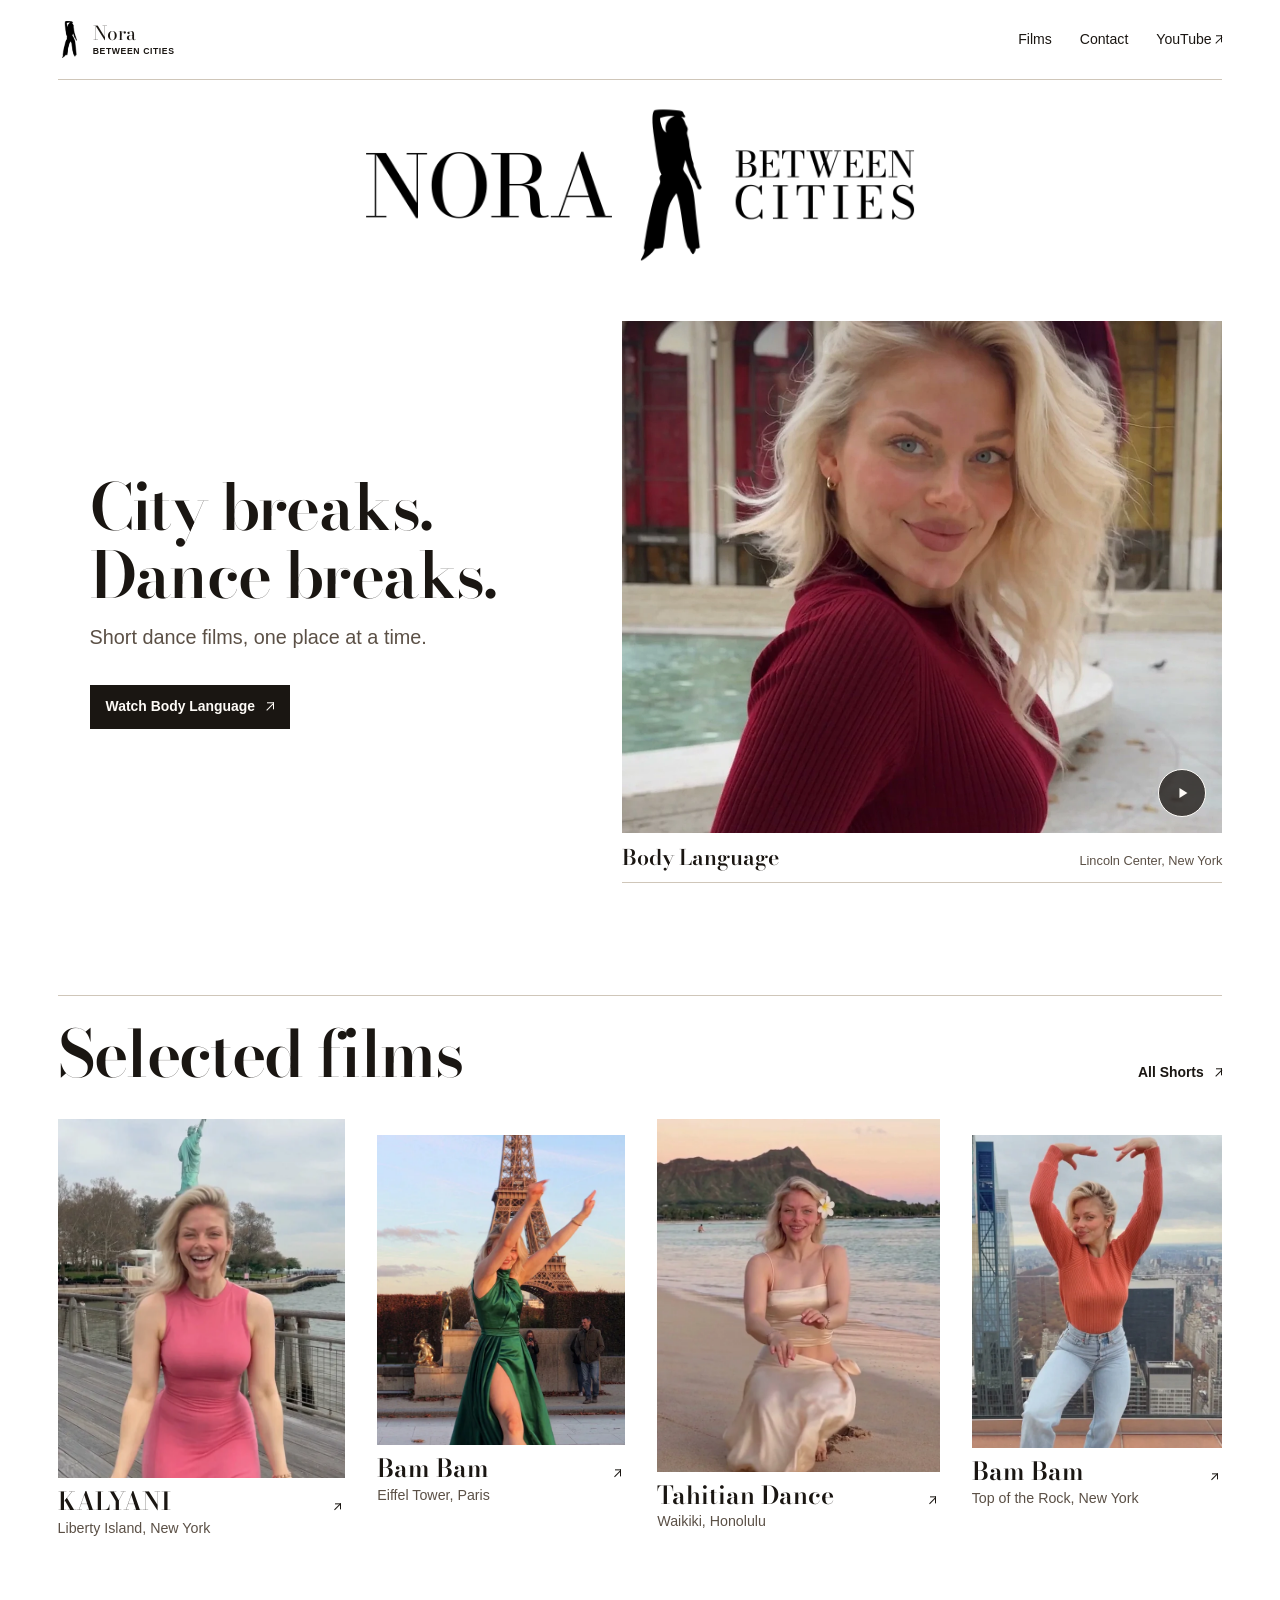
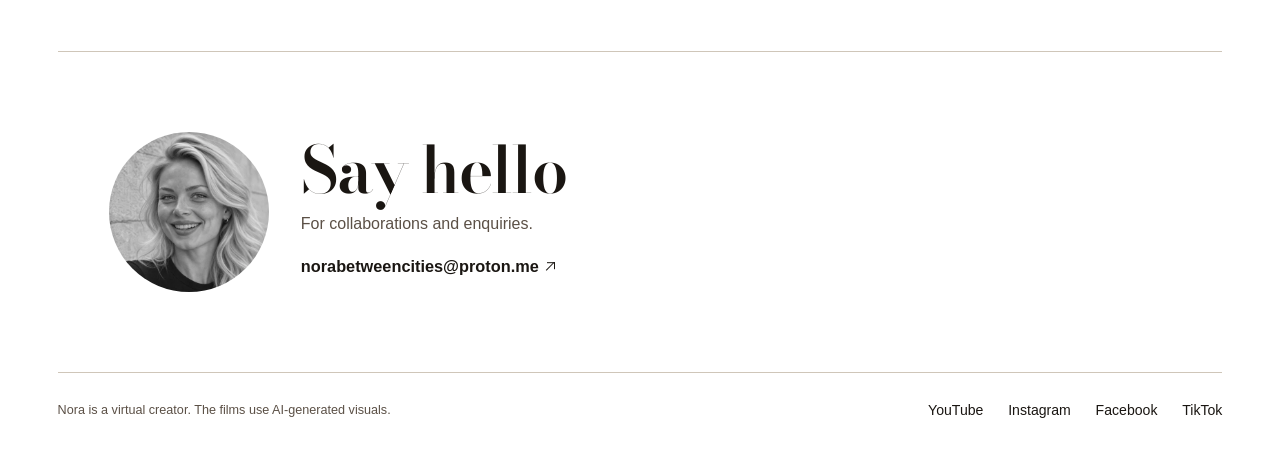
==== commit df8d04fe: "Add City Notes signup and fan channels" ====
--- a/index.html
+++ b/index.html
@@ -9,8 +9,13 @@
   <meta property="og:site_name" content="Nora Between Cities">
   <meta property="og:title" content="Nora Between Cities">
   <meta property="og:description" content="City breaks. Dance breaks. Short dance films by Nora.">
+  <meta property="og:url" content="https://norabetweencities.com/">
+  <meta property="og:image" content="https://norabetweencities.com/assets/youtube-banner.png">
+  <meta property="og:image:alt" content="Nora Between Cities wordmark and dancing silhouette">
+  <link rel="canonical" href="https://norabetweencities.com/">
   <link rel="icon" href="assets/nora-icon.png" type="image/png">
   <link rel="stylesheet" href="site.css">
+  <script src="newsletter.js" defer></script>
   <title>Nora Between Cities | Dance Films</title>
 </head>
 <body>
@@ -38,6 +43,7 @@
         <p>Short dance films, one place at a time.</p>
         <div class="opening-links">
           <a class="button" href="https://www.youtube.com/shorts/RkDpoYacyPw">Watch Body Language <span class="arrow arrow-external" aria-hidden="true"></span></a>
+          <a class="text-link" href="#city-notes" id="city-notes-link" hidden>Get the next film by email</a>
         </div>
       </div>
 
@@ -51,6 +57,42 @@
         </a>
         <figcaption><span>Body Language</span><span>Lincoln Center, New York</span></figcaption>
       </figure>
+    </section>
+
+    <section class="city-notes" id="city-notes" aria-labelledby="city-notes-title" hidden>
+      <div class="city-notes-copy">
+        <h2 id="city-notes-title">City Notes</h2>
+        <p>Get Nora’s next dance film and a note about the place that inspired it.</p>
+      </div>
+      <div>
+        <form id="city-notes-form" method="post">
+          <label class="email-label" for="city-notes-email">Email address</label>
+          <div class="signup-fields">
+            <input id="city-notes-email" name="email" type="email" autocomplete="email" maxlength="254" placeholder="you@example.com" required>
+            <button class="button" type="submit">Send me City Notes</button>
+          </div>
+          <input type="hidden" name="embed" value="1">
+          <input type="hidden" name="metadata__signup_source" value="direct">
+          <p class="signup-terms">Free to join. Confirm by email. Unsubscribe anytime. <a id="city-notes-privacy" hidden>Privacy</a></p>
+        </form>
+        <div class="preview-confirmation" id="preview-confirmation" hidden>
+          <p id="preview-status" role="status">Check your inbox to confirm your subscription.</p>
+          <button class="text-link" id="preview-confirm" type="button">Simulate email confirmation</button>
+          <button class="text-link" id="preview-reset" type="button" hidden>Try another signup</button>
+        </div>
+        <div class="signup-preview-tools" id="signup-preview-tools" hidden>
+          <label for="signup-preview-source">Preview a visit from</label>
+          <select id="signup-preview-source">
+            <option value="facebook">Facebook</option>
+            <option value="youtube">YouTube</option>
+            <option value="instagram">Instagram</option>
+            <option value="reddit">Reddit</option>
+            <option value="direct">Direct</option>
+          </select>
+          <p>Preview only. No emails are saved or sent.</p>
+          <code id="signup-preview-link" aria-live="polite"></code>
+        </div>
+      </div>
     </section>
 
     <section class="films" id="films" aria-labelledby="films-title">
@@ -91,6 +133,28 @@
       </ul>
     </section>
 
+    <section class="beyond-films" id="beyond-films" aria-labelledby="beyond-title" hidden>
+      <h2 id="beyond-title">Beyond the films</h2>
+      <ul class="platform-list">
+        <li id="reddit-platform" hidden>
+          <div>
+            <h3>Talk cities on Reddit</h3>
+            <p>Suggest the next location and join the conversation about how the films come together.</p>
+          </div>
+          <a class="text-link" id="reddit-profile" hidden>Visit Reddit <span class="arrow arrow-external" aria-hidden="true"></span></a>
+          <span class="platform-status" id="reddit-status" hidden>Profile in setup</span>
+        </li>
+        <li id="fanvue-platform" hidden>
+          <div>
+            <h3>Join Nora on Fanvue</h3>
+            <p>Paid membership for extra cuts, behind-the-scenes notes and early access. 18+ platform.</p>
+          </div>
+          <a class="text-link" id="fanvue-profile" hidden>Visit Fanvue <span class="arrow arrow-external" aria-hidden="true"></span></a>
+          <span class="platform-status" id="fanvue-status" hidden>Membership in setup</span>
+        </li>
+      </ul>
+    </section>
+
     <section class="contact" id="contact" aria-labelledby="contact-title">
       <img class="portrait" src="assets/portrait.webp" width="464" height="464" alt="Nora smiling in a black-and-white portrait" loading="lazy" decoding="async">
       <div>
--- a/site.css
+++ b/site.css
@@ -244,9 +244,93 @@
 
 .films { margin-block: clamp(3.1rem, 9vw, 7rem); }
 .section-heading { padding-block: var(--space-3) var(--space-4); border-top: 1px solid var(--rule); }
-.section-heading h2, .contact h2 {
+.section-heading h2, .contact h2, .city-notes h2, .beyond-films h2 {
   font: 600 clamp(2.2rem, 6vw, 4.05rem)/1.05 var(--display);
   letter-spacing: -.025em;
+}
+.city-notes {
+  display: grid;
+  grid-template-columns: minmax(0, 1fr);
+  align-items: start;
+  gap: var(--space-6);
+  margin-block-start: clamp(2.75rem, 7vw, 5rem);
+  padding-block: clamp(1.5rem, 4.5vw, 3rem);
+  border-block: 1px solid var(--rule);
+}
+.city-notes-copy p { max-inline-size: 34ch; margin-block-start: var(--space-2); color: var(--muted); }
+.email-label { display: block; margin-block-end: var(--space-2); font-size: .9rem; font-weight: 600; }
+.signup-fields { display: flex; flex-wrap: wrap; gap: var(--space-2); }
+.signup-fields input {
+  flex: 1 1 12rem;
+  min-inline-size: 0;
+  min-block-size: 2.875rem;
+  padding-inline: var(--space-3);
+  border: 1px solid var(--muted);
+  border-radius: 0;
+  background: var(--paper);
+  color: var(--ink);
+  font: inherit;
+}
+.signup-fields input::placeholder { color: var(--muted); }
+.signup-fields button {
+  justify-content: center;
+  flex: 0 1 auto;
+  border: 0;
+  border-radius: 0;
+  font-family: var(--sans);
+  cursor: pointer;
+}
+.signup-terms { margin-block-start: var(--space-2); color: var(--muted); font-size: .82rem; }
+.signup-terms a { text-underline-offset: .24em; }
+.preview-confirmation .text-link {
+  border: 0;
+  background: transparent;
+  color: var(--ink);
+  padding: 0;
+  font-family: var(--sans);
+  text-decoration: underline;
+  text-underline-offset: .22em;
+  cursor: pointer;
+}
+.signup-preview-tools {
+  display: flex;
+  flex-wrap: wrap;
+  align-items: center;
+  gap: var(--space-2);
+  margin-block-start: var(--space-4);
+  border-top: 1px solid var(--rule);
+  padding-block-start: var(--space-3);
+  color: var(--muted);
+  font-size: .82rem;
+}
+.signup-preview-tools select {
+  min-block-size: 2.75rem;
+  padding-inline: var(--space-2);
+  border: 1px solid var(--rule);
+  border-radius: 0;
+  background: var(--paper);
+  color: var(--ink);
+  font: inherit;
+}
+.signup-preview-tools p, .signup-preview-tools code { flex-basis: 100%; }
+.signup-preview-tools code { overflow-wrap: anywhere; color: var(--ink); }
+.beyond-films { margin-block-end: clamp(3rem, 7vw, 6rem); }
+.beyond-films h2 { margin-block-end: var(--space-4); }
+.platform-list { list-style: none; margin: 0; padding: 0; }
+.platform-list li {
+  display: grid;
+  grid-template-columns: minmax(0, 1fr);
+  gap: var(--space-2) var(--space-4);
+  align-items: center;
+  border-top: 1px solid var(--rule);
+  padding-block: var(--space-4);
+}
+.platform-list li:last-child { border-bottom: 1px solid var(--rule); }
+.platform-list h3 { margin: 0 0 var(--space-1); font: 600 1.5rem/1.15 var(--display); }
+.platform-list p, .platform-status { color: var(--muted); }
+.platform-status { font-size: .82rem; }
+@media (max-width: 26rem) {
+  .signup-fields button { flex-basis: 100%; }
 }
 .film-grid {
   list-style: none;
@@ -336,6 +420,7 @@
 
 @media (min-width: 36rem) {
   .section-heading { display: flex; align-items: baseline; justify-content: space-between; }
+  .platform-list li { grid-template-columns: minmax(0, 1fr) auto; }
   .film-grid { gap: var(--space-8) var(--space-4); }
   .contact { grid-template-columns: minmax(0, 10rem) minmax(0, 1fr); gap: var(--space-8); }
   .portrait { inline-size: 10rem; block-size: 10rem; }
@@ -347,8 +432,9 @@
   .masthead-brand img { width: 1.45rem; height: 2.35rem; }
   .opening { grid-template-columns: minmax(0, .91fr) minmax(0, 1.09fr); }
   .opening-frame { height: clamp(25rem, 46vw, 32rem); }
+  .opening-frame img { object-position: center 30%; }
   .opening-links { margin-top: var(--space-8); }
-
+  .city-notes { grid-template-columns: minmax(0, .91fr) minmax(0, 1.09fr); gap: clamp(1.5rem, 5vw, 4rem); }
 }
 @media (min-width: 60rem) {
   .film-grid { grid-template-columns: repeat(4, minmax(0, 1fr)); }
